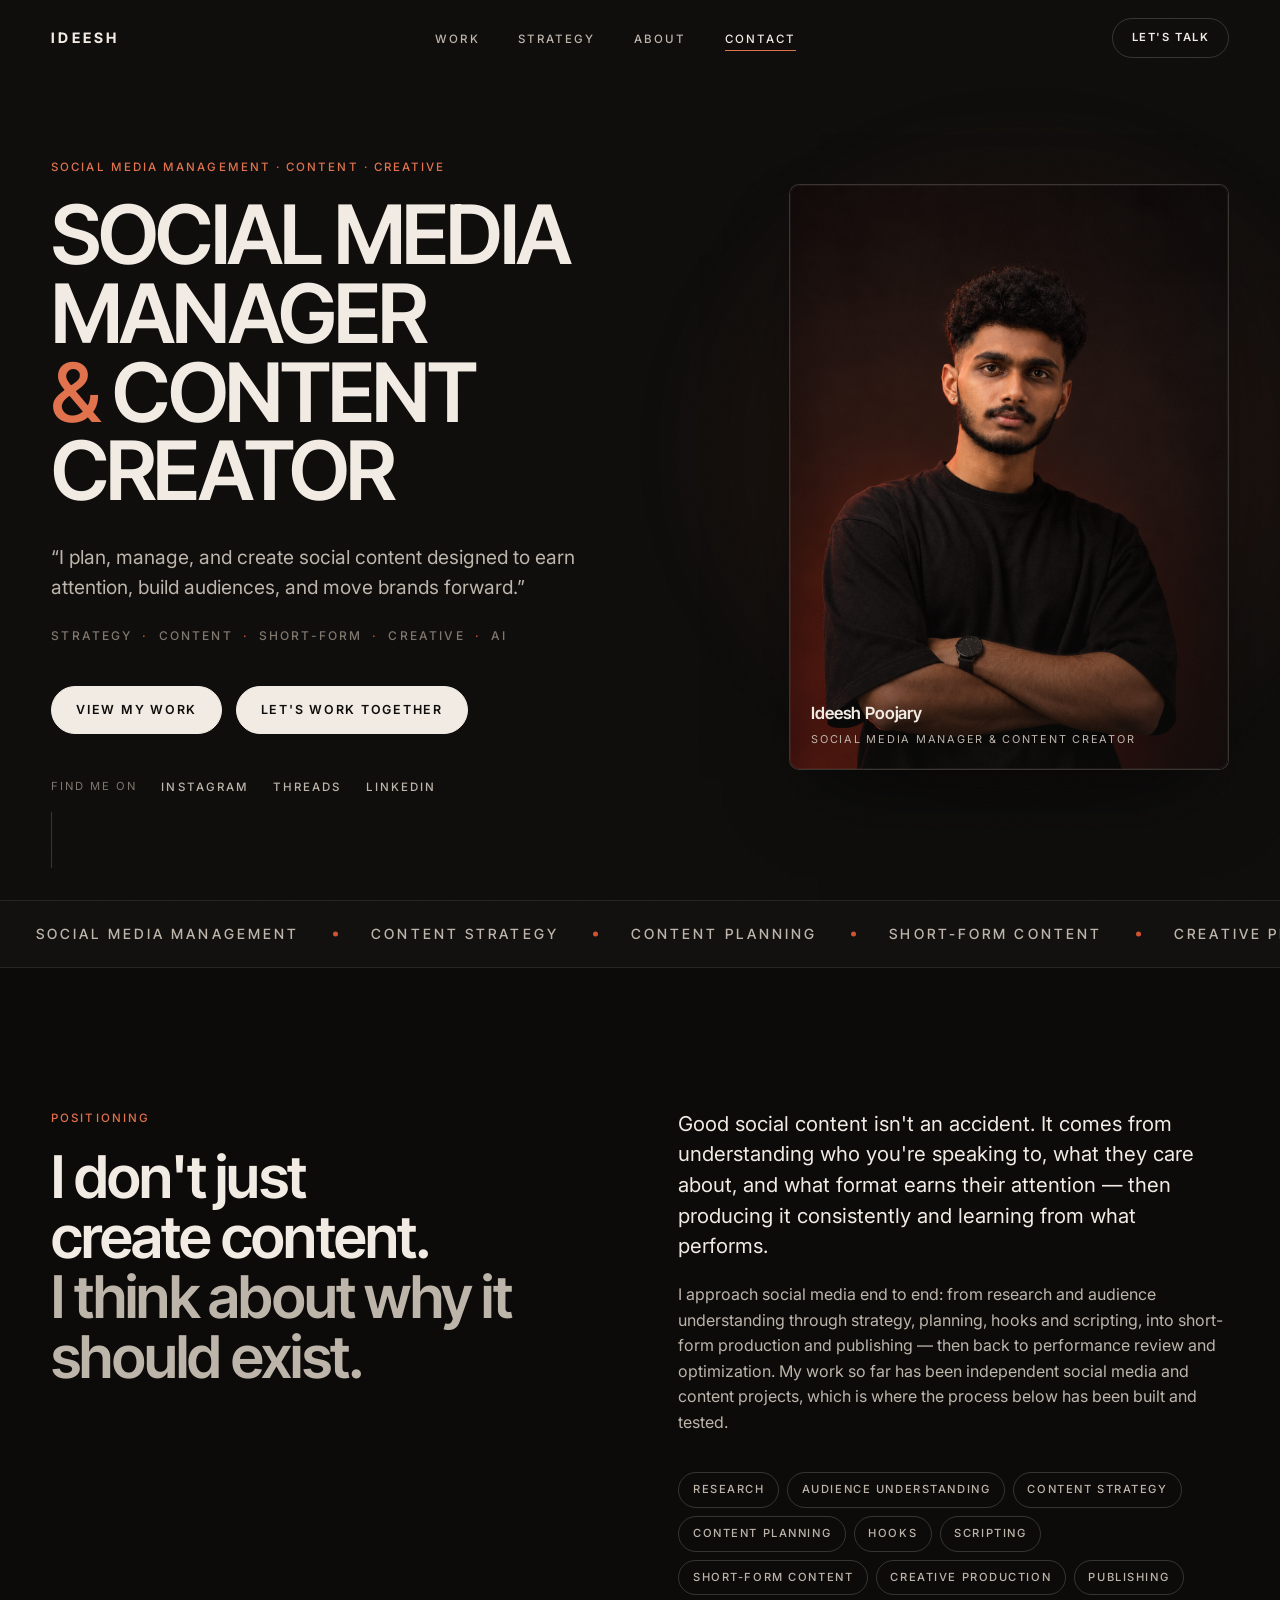
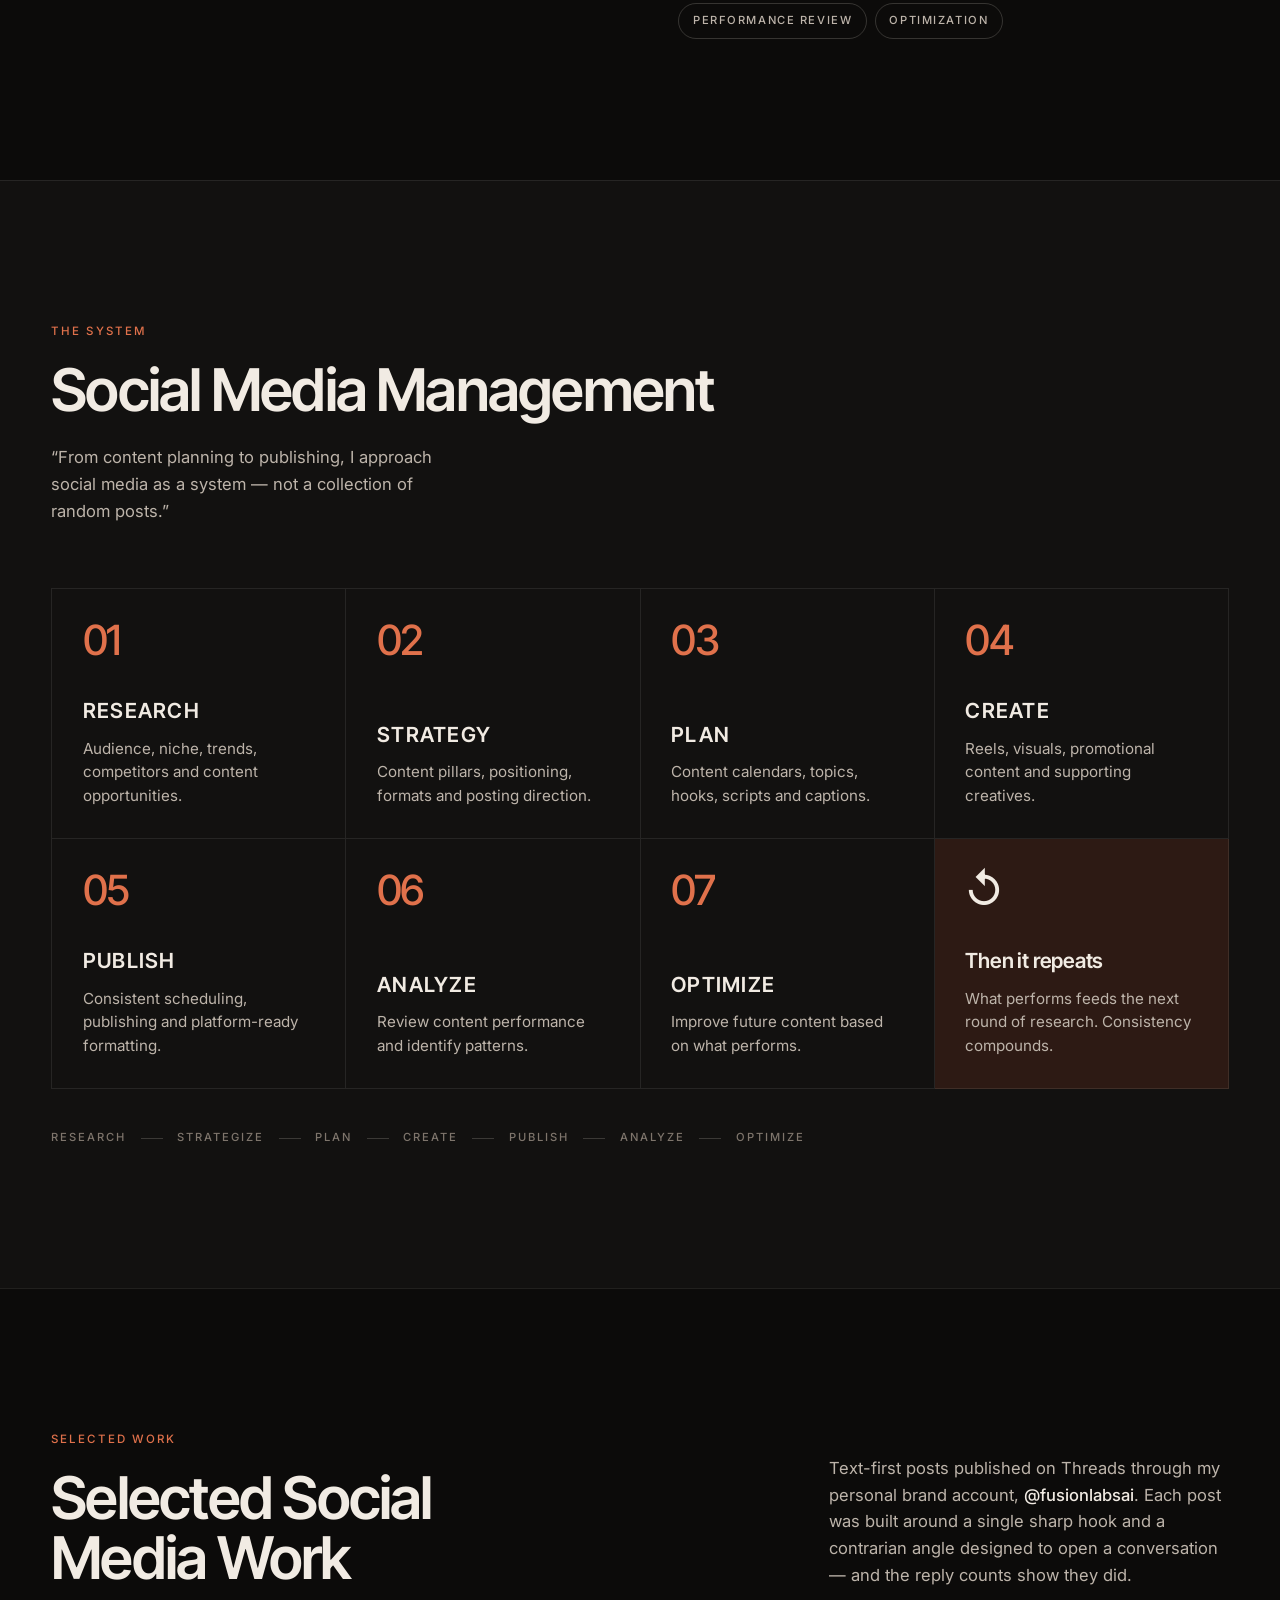
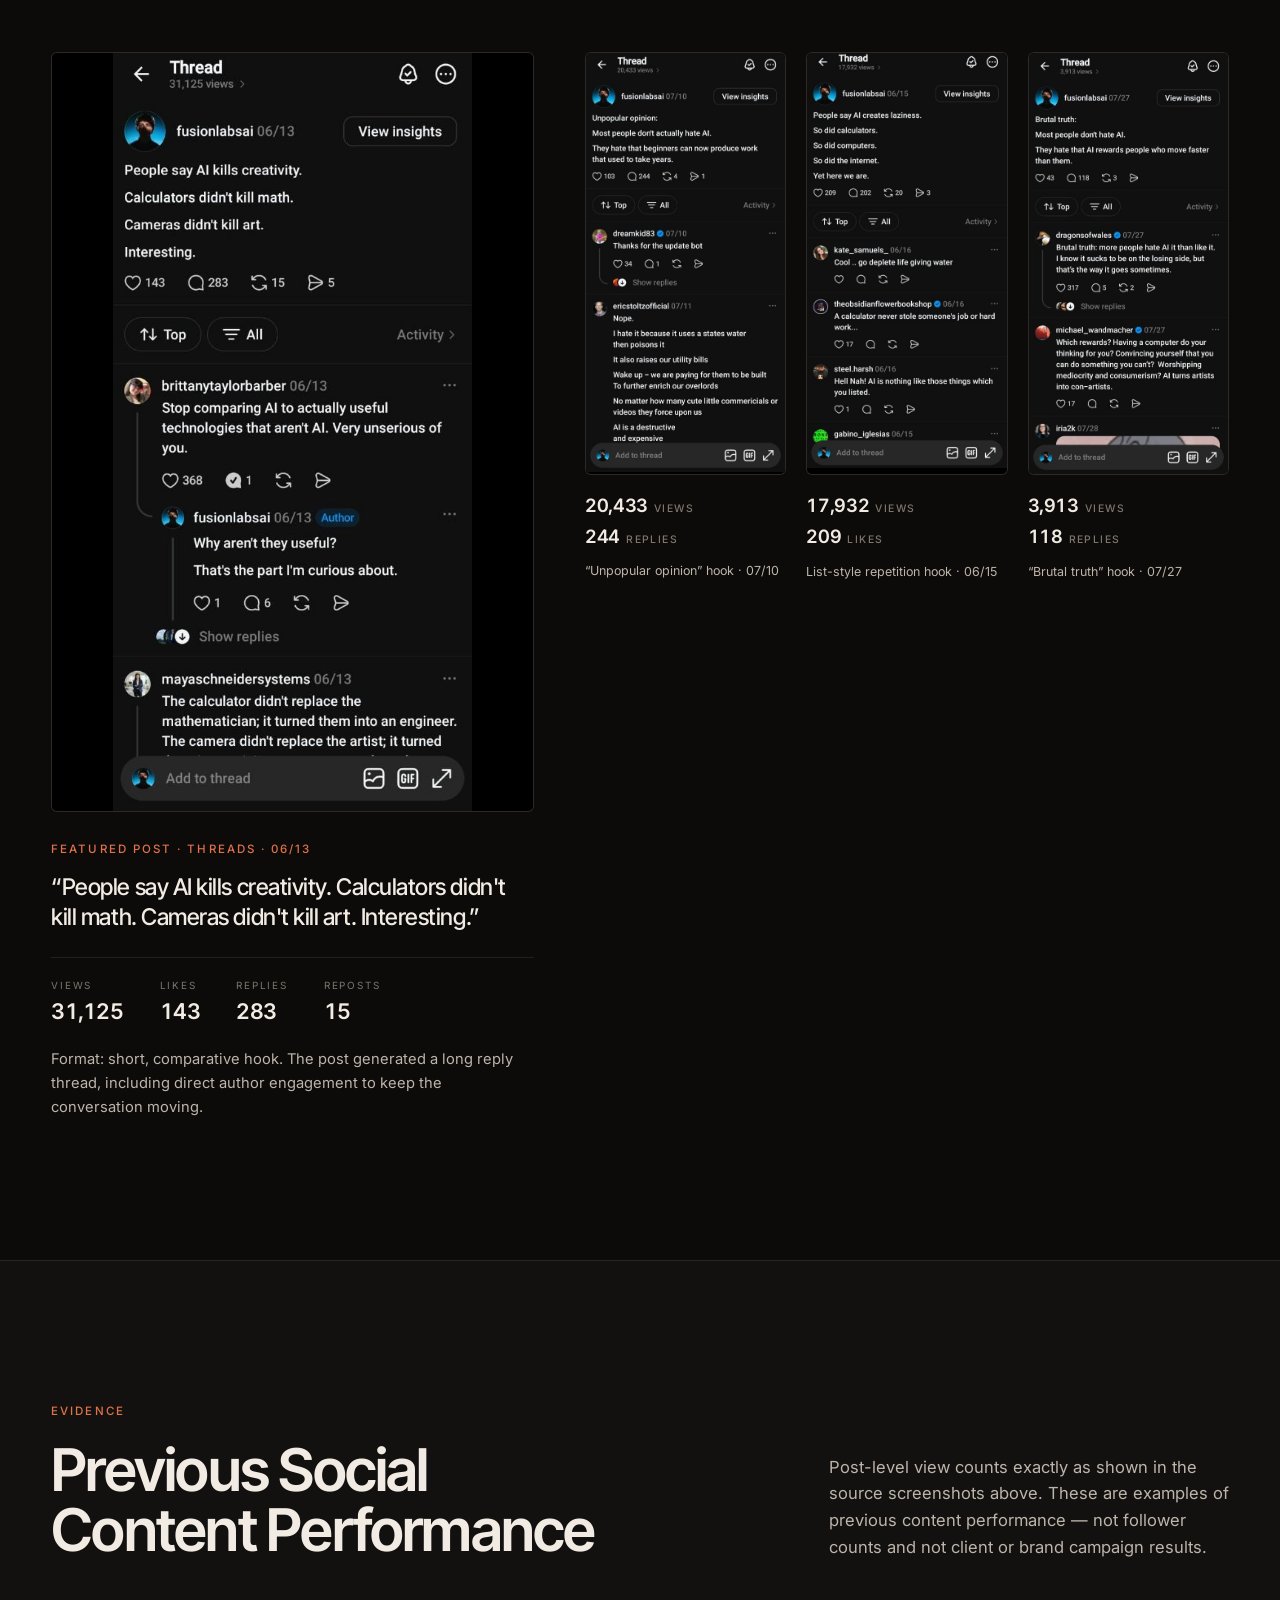
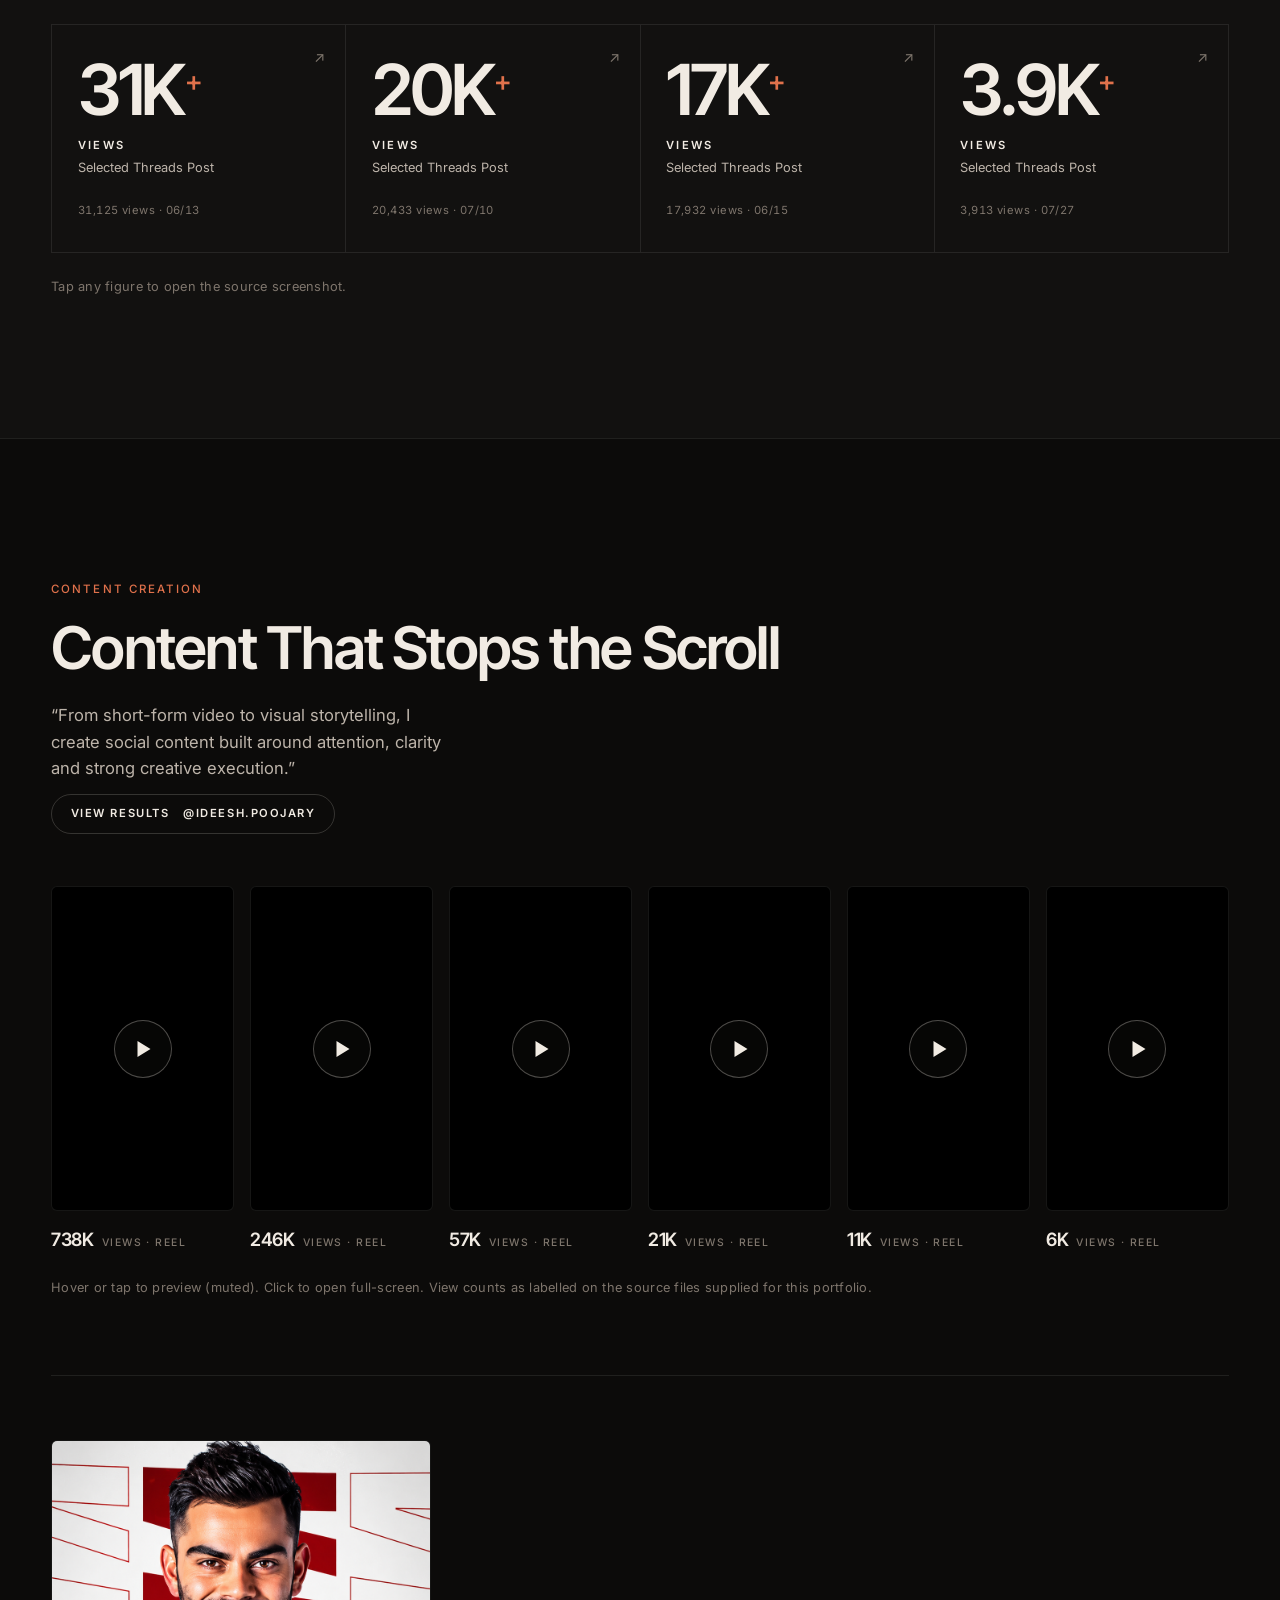
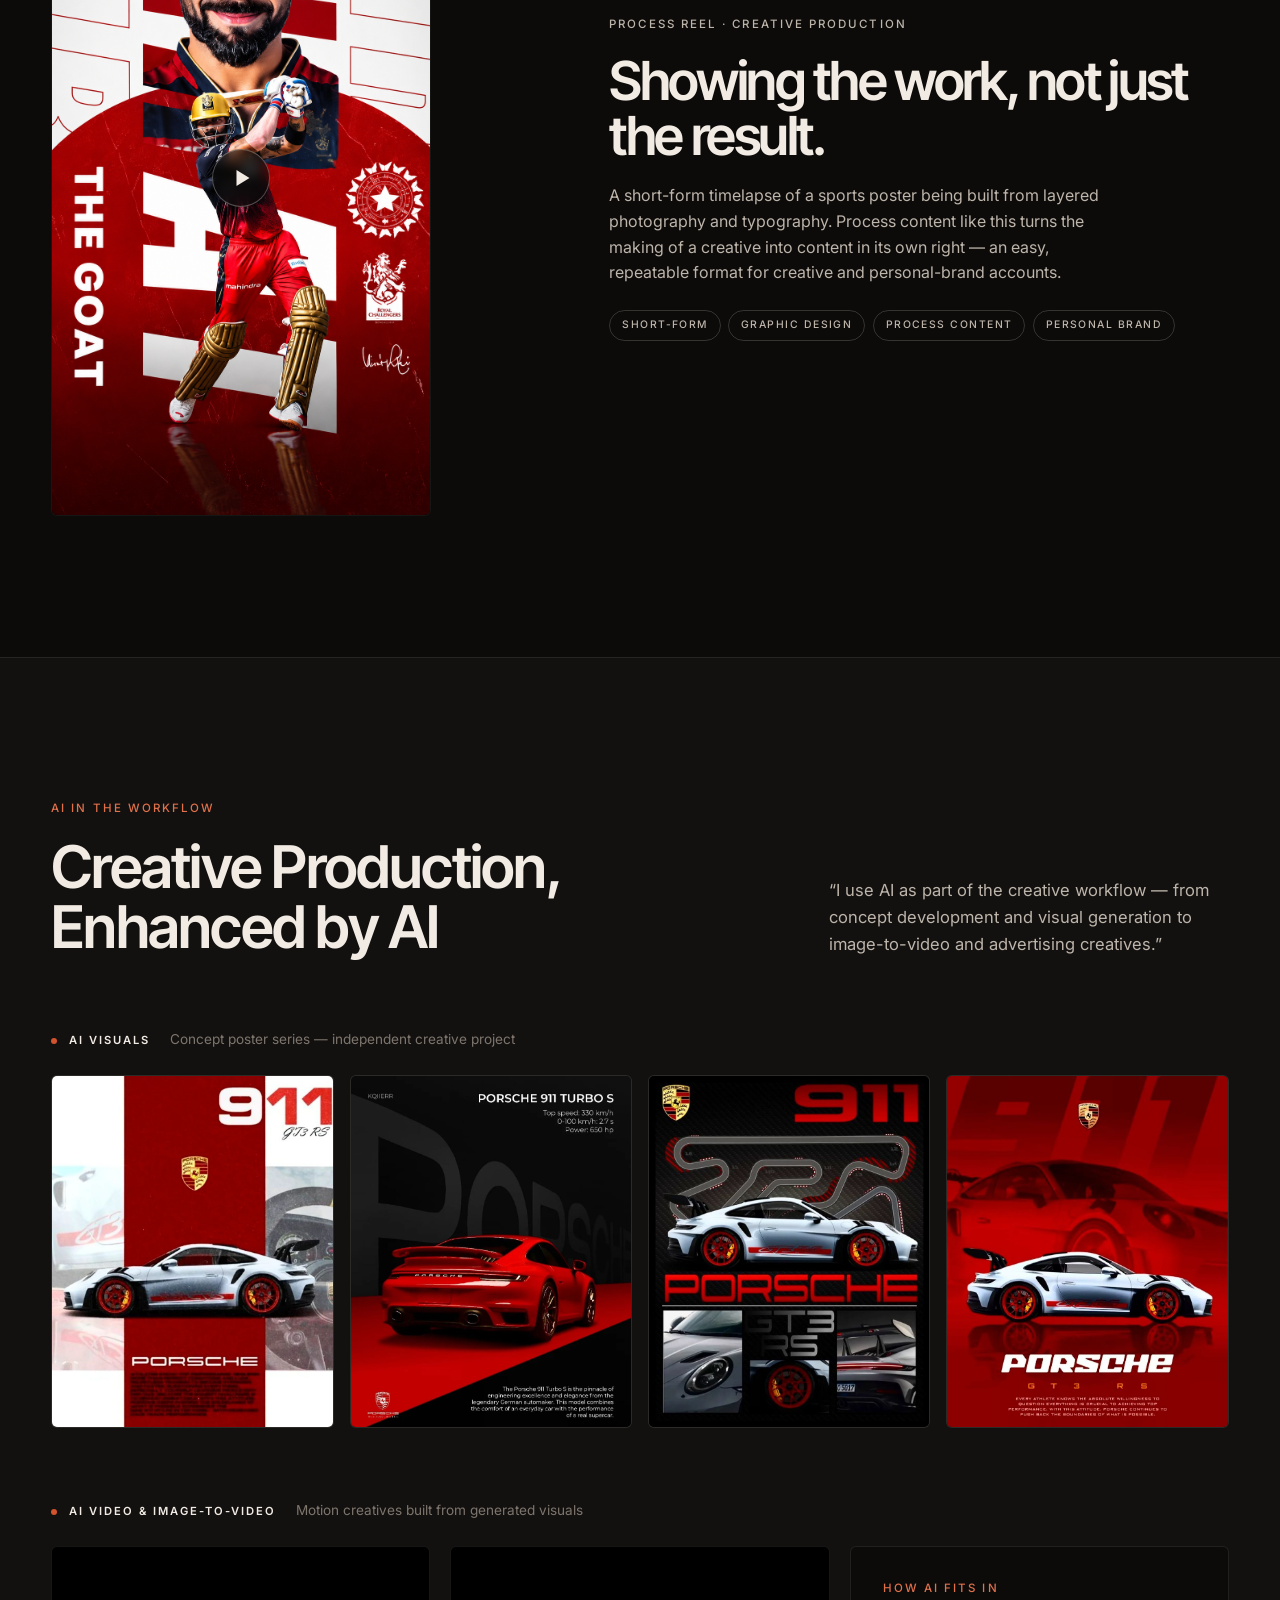
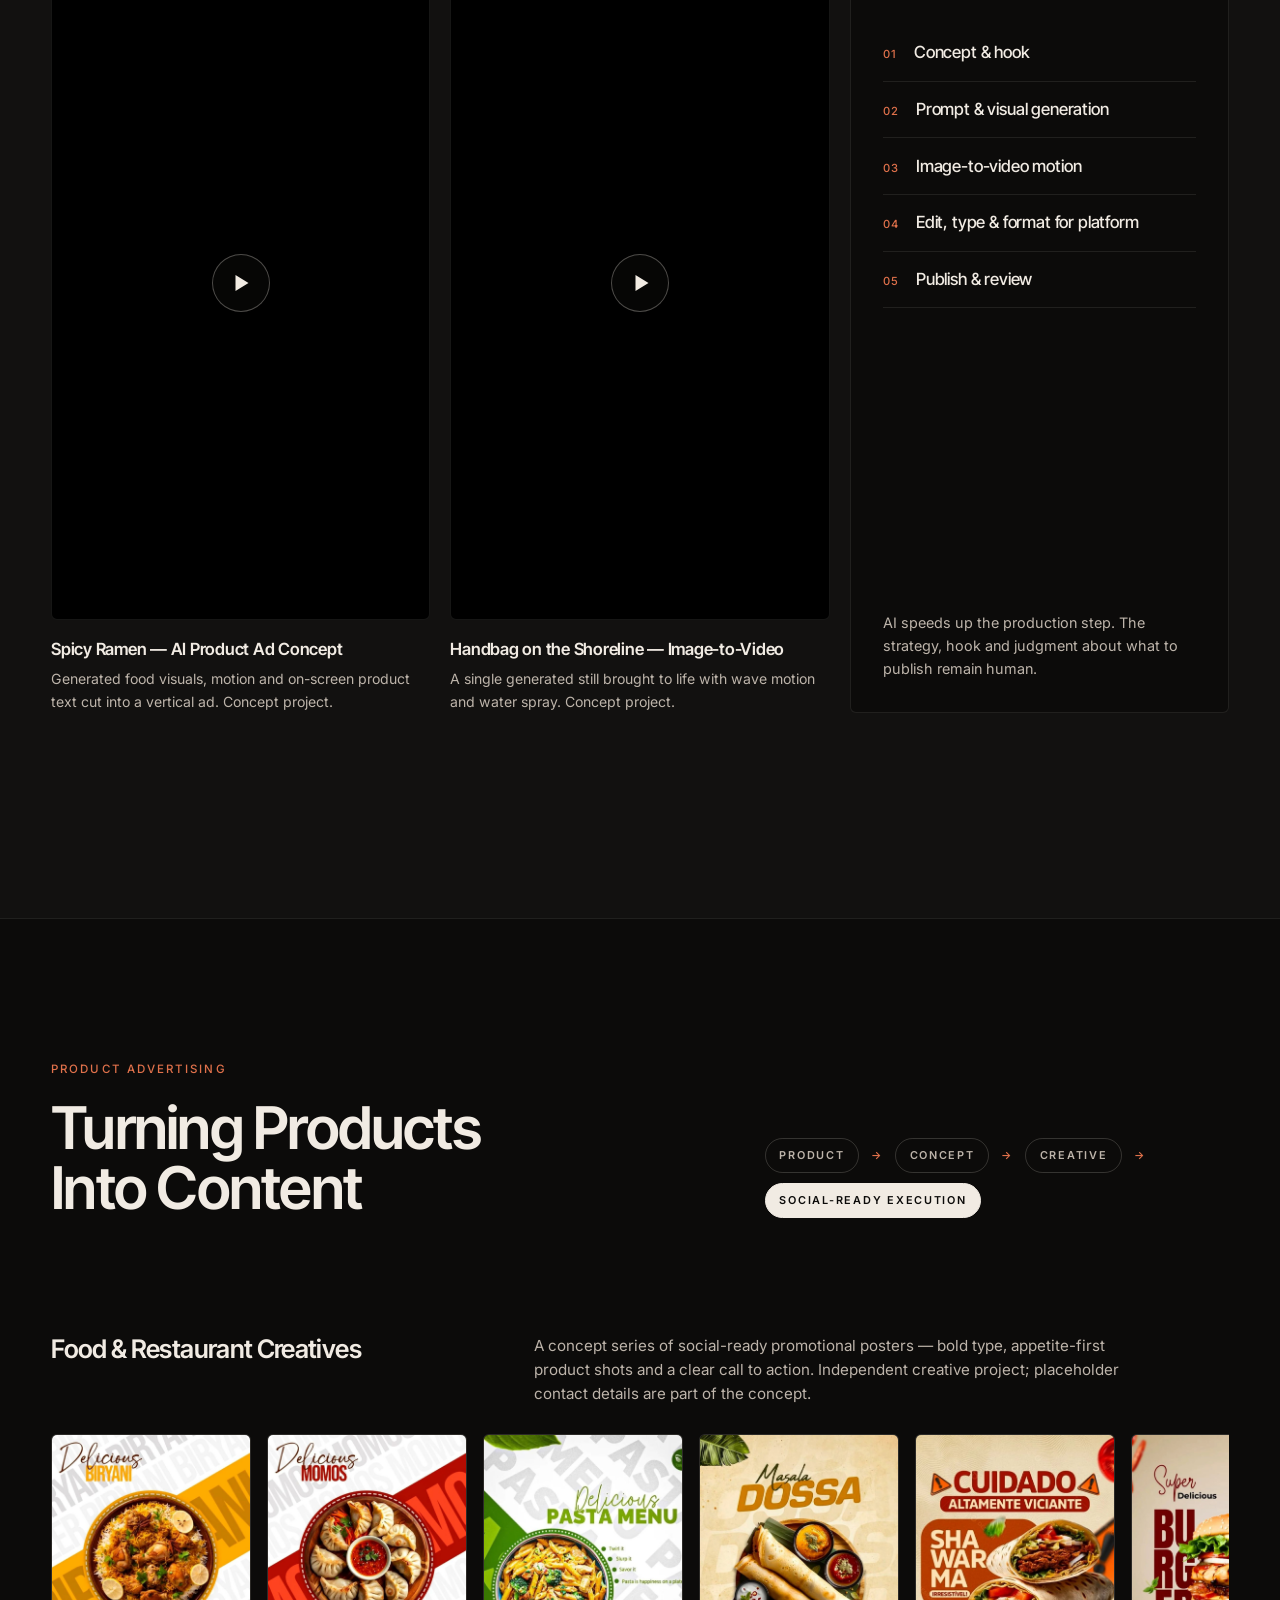
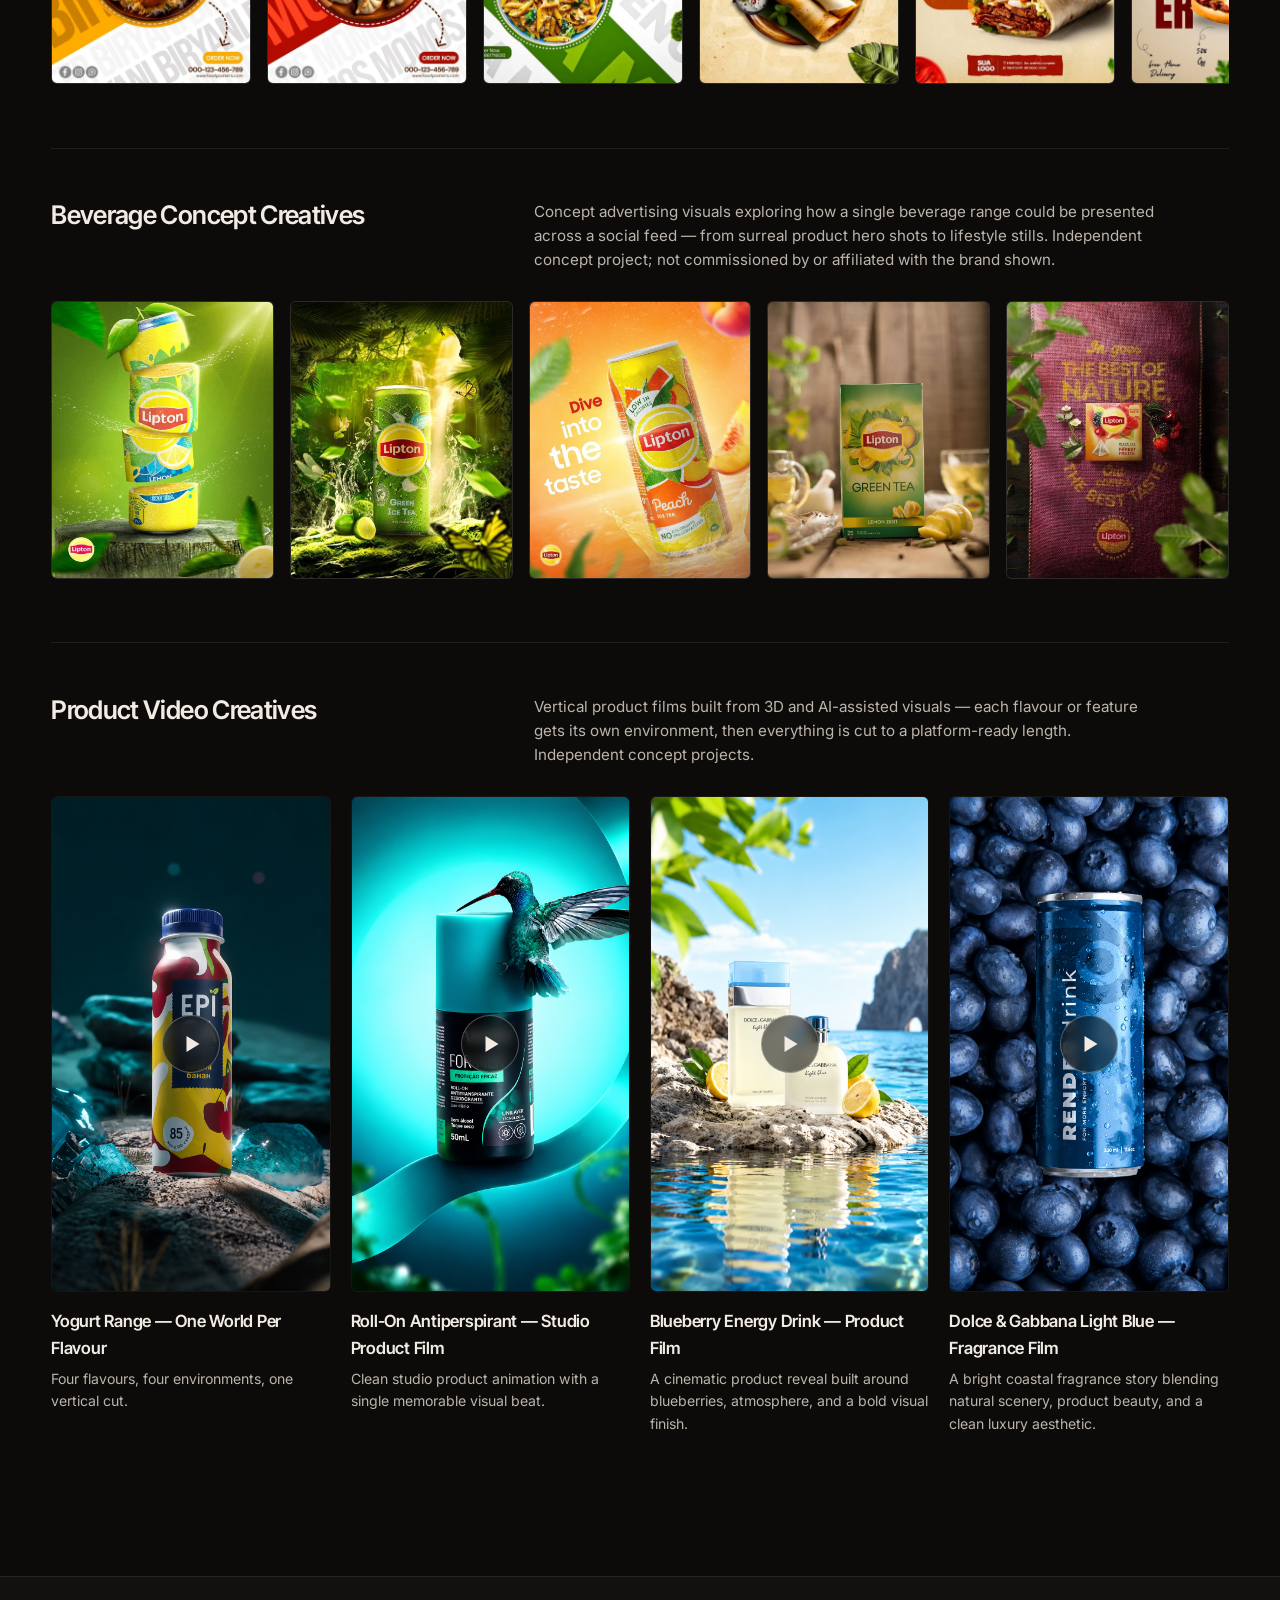
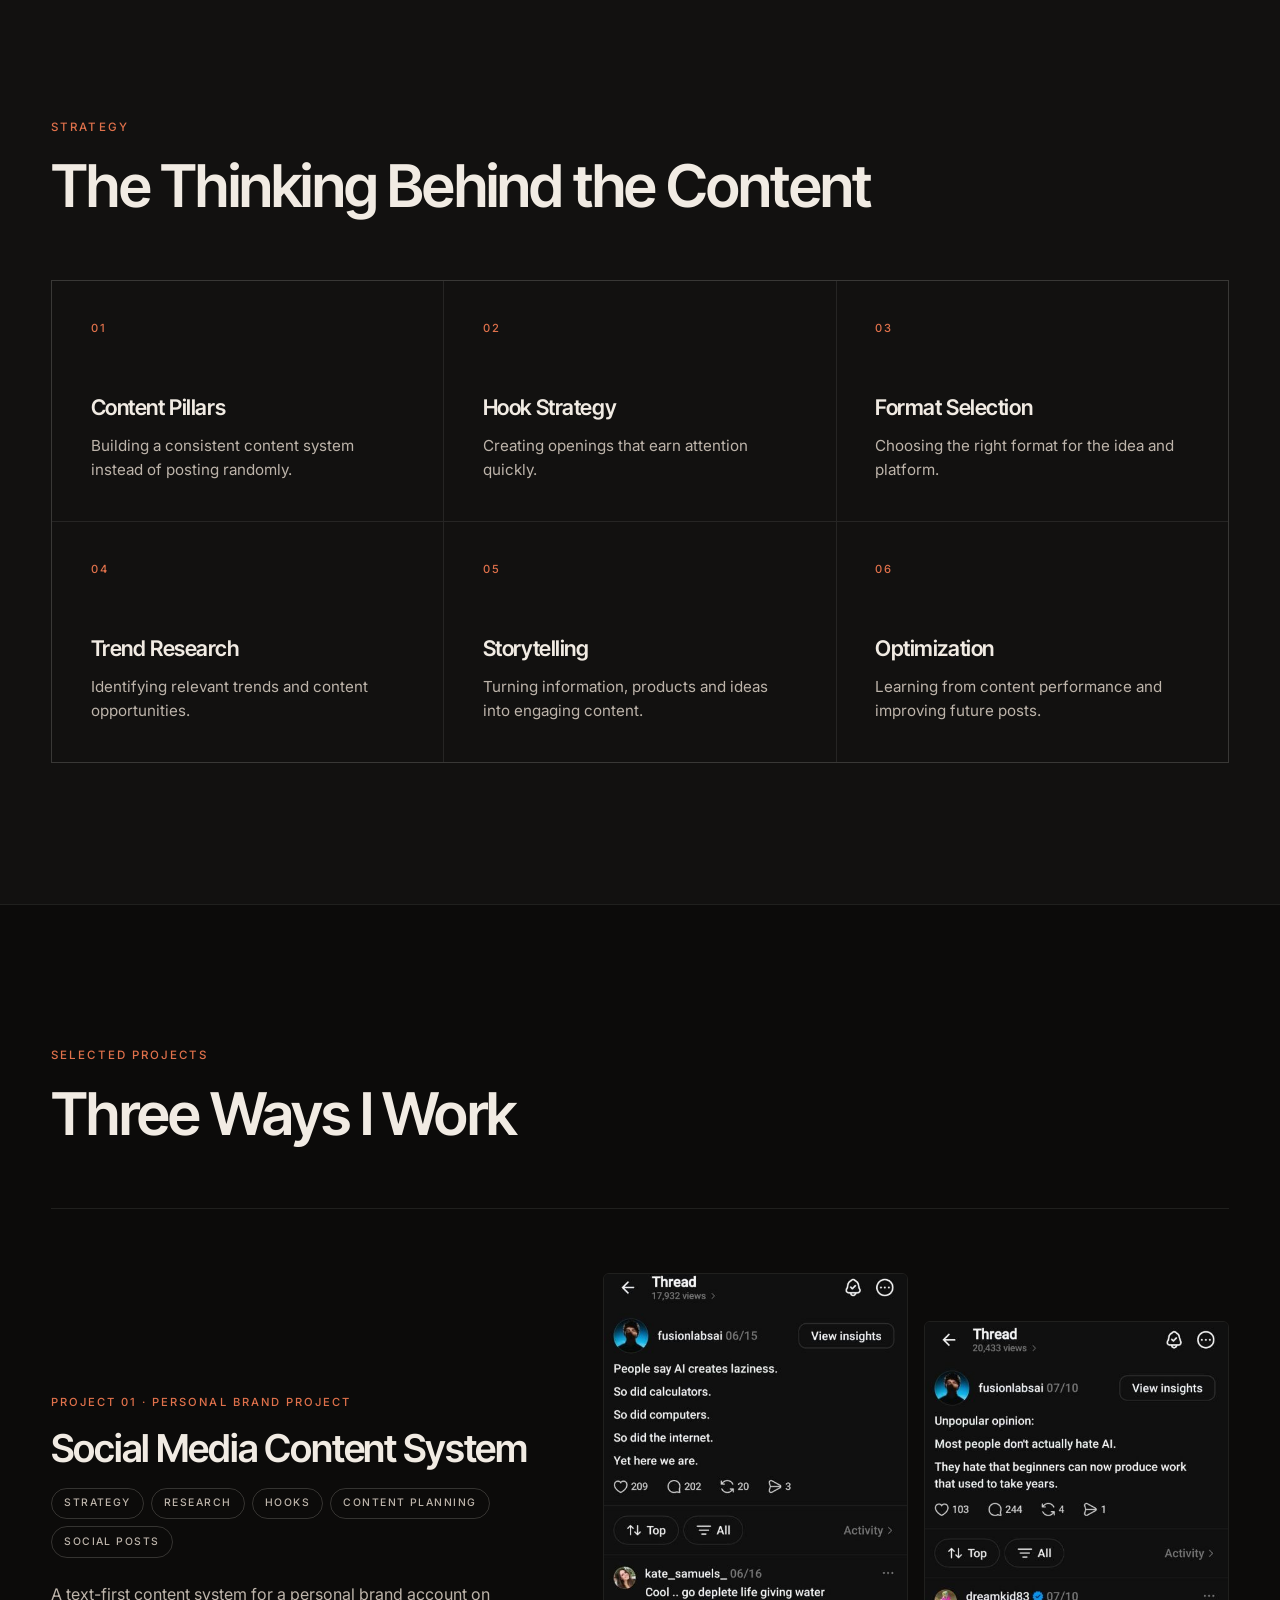
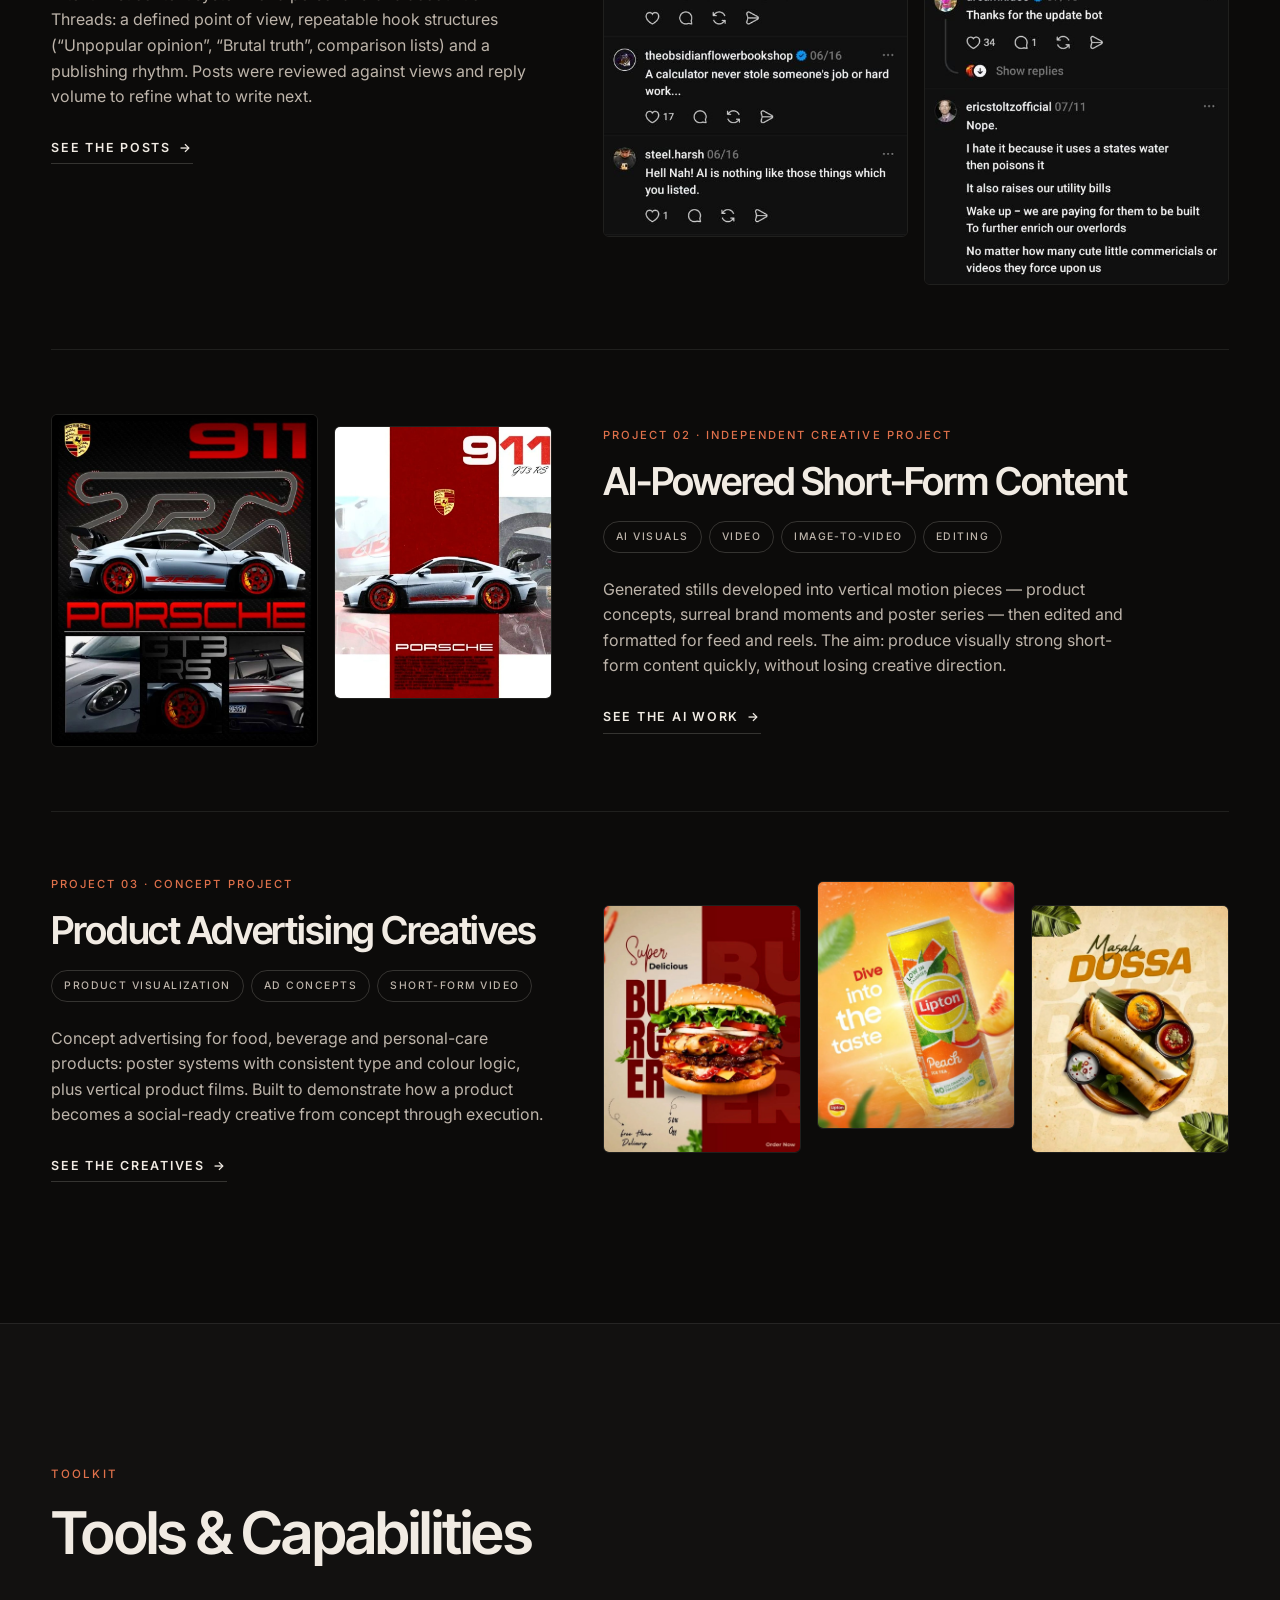
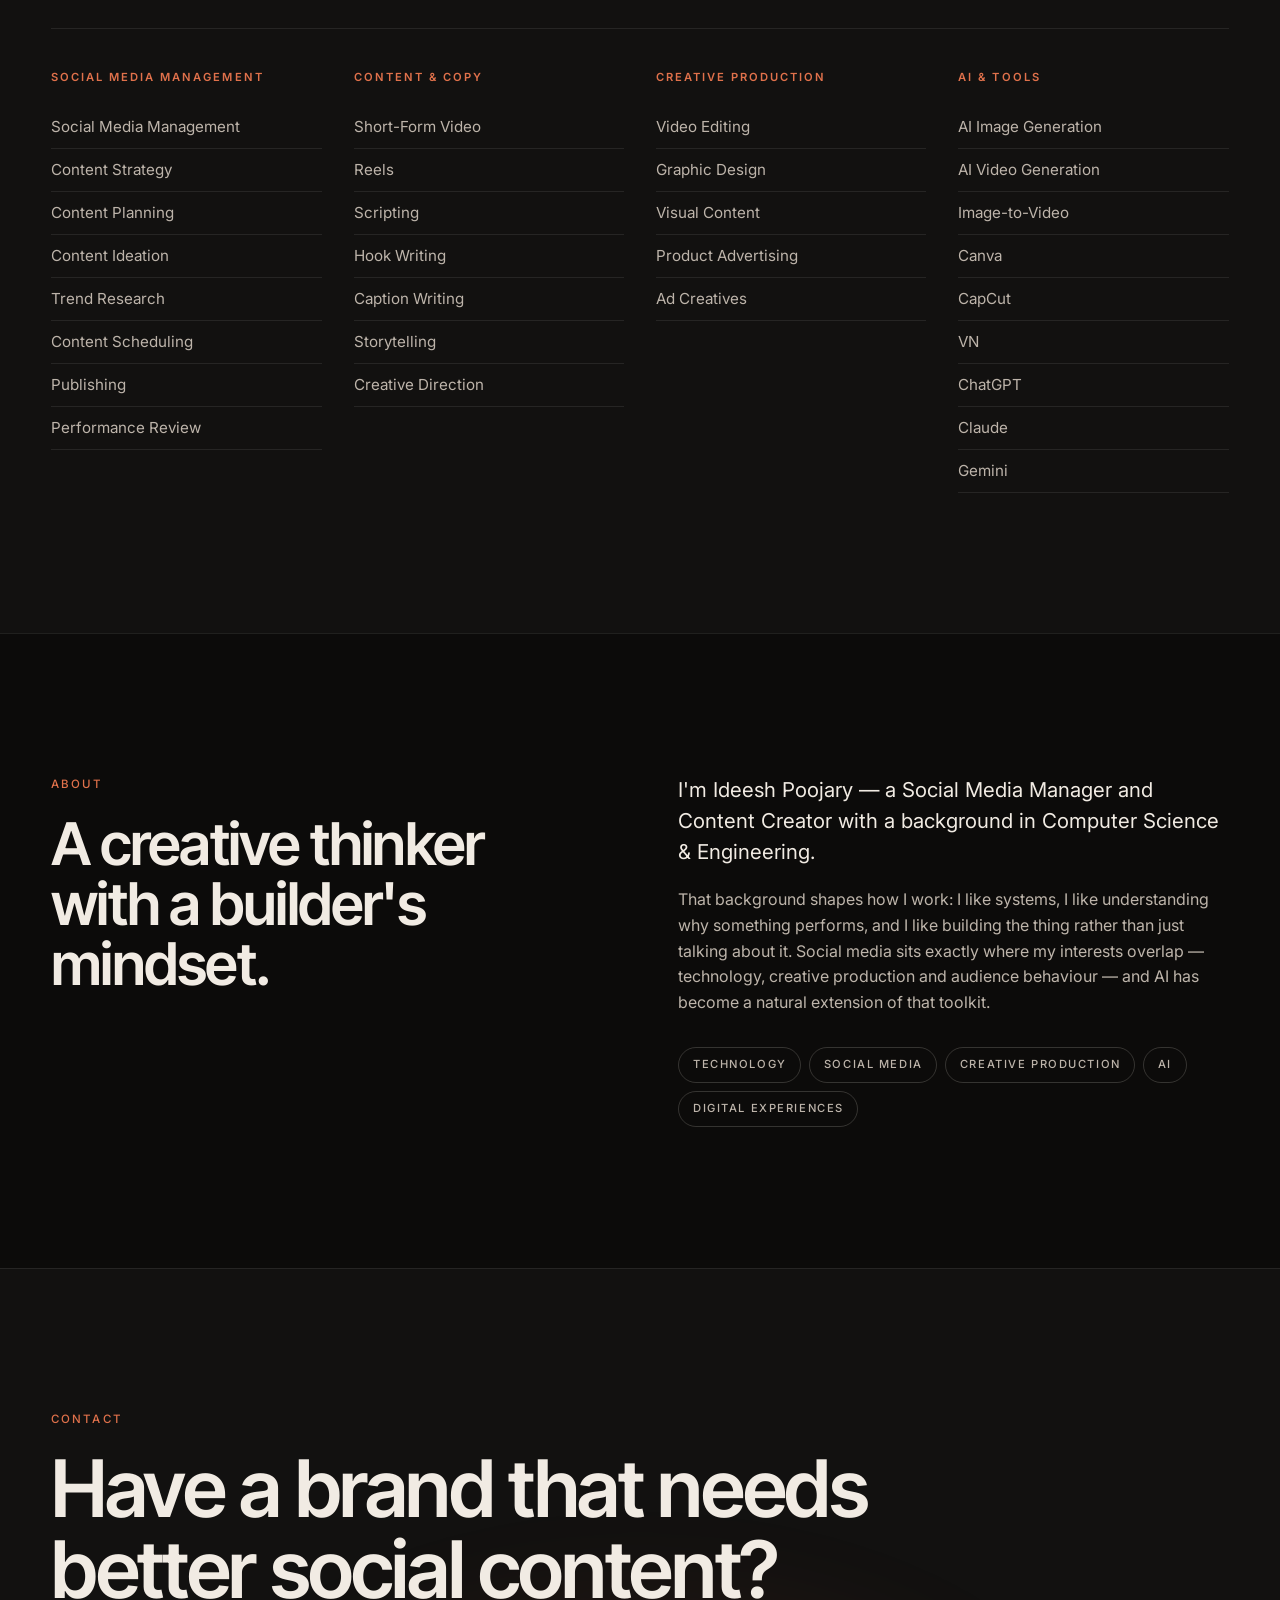
==== index.html @ 11fea93b "Initial portfolio" ====
<!DOCTYPE html>
<html lang="en">
<head>
  <meta charset="UTF-8">
  <meta name="viewport" content="width=device-width, initial-scale=1.0">
  <title>Ideesh Poojary — Social Media Manager &amp; Content Creator</title>
  <meta name="description" content="Portfolio of Ideesh Poojary, a Social Media Manager and Content Creator focused on social media strategy, content planning, short-form content and AI-assisted creative production.">
  <meta name="theme-color" content="#0c0b0a">
  <meta property="og:title" content="Ideesh Poojary — Social Media Manager & Content Creator">
  <meta property="og:description" content="Social media strategy, content planning, short-form content and AI-assisted creative production.">
  <meta property="og:type" content="website">
  <meta property="og:image" content="images/ideesh-portrait.png">
  <link rel="preconnect" href="https://fonts.googleapis.com">
  <link rel="preconnect" href="https://fonts.gstatic.com" crossorigin>
  <link href="https://fonts.googleapis.com/css2?family=Inter:wght@400;500;600&family=Inter+Tight:wght@500;600;700&display=swap" rel="stylesheet">
  <link rel="stylesheet" href="css/style.css">
</head>
<body>

  <!-- ============ NAVIGATION ============ -->
  <header class="site-header" id="site-header">
    <nav class="nav" aria-label="Primary">
      <a href="#hero" class="nav-brand" aria-label="Ideesh — back to top">IDEESH</a>
      <ul class="nav-links" id="nav-links">
        <li><a href="#work">Work</a></li>
        <li><a href="#smm">Strategy</a></li>
        <li><a href="#about-ideesh">About</a></li>
        <li><a href="#contact">Contact</a></li>
      </ul>
      <div class="nav-actions">
        <a href="https://mail.google.com/mail/?view=cm&fs=1&to=ideeshoopjary941@gmail.com&su=Let%27s%20work%20together" class="btn btn-outline btn-sm nav-cta" target="_blank" rel="noopener">Let's Talk</a>
        <button class="nav-toggle" id="nav-toggle" aria-label="Open menu" aria-expanded="false" aria-controls="mobile-menu">
          <span></span><span></span>
        </button>
      </div>
    </nav>
  </header>

  <!-- Mobile menu -->
  <div class="mobile-menu" id="mobile-menu" aria-hidden="true">
    <ul class="mobile-menu-links">
      <li><a href="#work"><span class="mono">01</span>Work</a></li>
      <li><a href="#smm"><span class="mono">02</span>Strategy</a></li>
      <li><a href="#about-ideesh"><span class="mono">03</span>About</a></li>
      <li><a href="#contact"><span class="mono">04</span>Contact</a></li>
    </ul>
    <div class="mobile-menu-footer">
      <a href="https://mail.google.com/mail/?view=cm&fs=1&to=ideeshoopjary941@gmail.com&su=Let%27s%20work%20together" class="btn btn-outline" target="_blank" rel="noopener">Let's Work Together $</a>
      <div class="social-row">
        <a href="#" data-social="instagram" target="_blank" rel="noopener">Instagram</a>
        <a href="#" data-social="threads" target="_blank" rel="noopener">Threads</a>
        <a href="#" data-social="linkedin" target="_blank" rel="noopener">LinkedIn</a>
      </div>
    </div>
  </div>

  <main id="main">

    <!-- ============ HERO ============ -->
    <section class="hero" id="hero">
      <div class="hero-glow" aria-hidden="true"></div>
      <div class="container hero-grid">
        <div class="hero-copy">
          <p class="eyebrow" data-reveal>Social Media Management · Content · Creative</p>
          <h1 class="hero-title" data-reveal>
            <span class="line">Social Media</span>
            <span class="line">Manager</span>
            <span class="line"><em>&amp;</em> Content Creator</span>
          </h1>
          <p class="hero-statement" data-reveal>“I plan, manage, and create social content designed to earn attention, build audiences, and move brands forward.”</p>
          <p class="hero-capabilities" data-reveal>Strategy <i>·</i> Content <i>·</i> Short-Form <i>·</i> Creative <i>·</i> AI</p>
          <div class="hero-actions" data-reveal>
            <a href="#work" class="btn btn-primary">View My Work</a>
            <a href="https://mail.google.com/mail/?view=cm&fs=1&to=ideeshoopjary941@gmail.com&su=Let%27s%20work%20together" class="btn btn-primary" target="_blank" rel="noopener">Let's Work Together</a>
          </div>
          <div class="hero-social" data-reveal>
            <span class="label">Find me on</span>
            <a href="#" data-social="instagram" target="_blank" rel="noopener">Instagram</a>
            <a href="#" data-social="threads" target="_blank" rel="noopener">Threads</a>
            <a href="#" data-social="linkedin" target="_blank" rel="noopener">LinkedIn</a>
          </div>
        </div>

        <figure class="hero-portrait" data-reveal>
          <div class="portrait-frame">
            <img src="images/ideesh-portrait.png" alt="Ideesh Poojary — professional portrait, arms crossed, wearing a black t-shirt against a dark warm-lit background" width="683" height="1024" fetchpriority="high">
          </div>
          <figcaption class="portrait-caption">
            <span class="portrait-name">Ideesh Poojary</span>
            <span class="portrait-role">Social Media Manager &amp; Content Creator</span>
          </figcaption>
        </figure>
      </div>
      <a href="#capabilities" class="scroll-hint" aria-label="Scroll to content"><span></span></a>
    </section>

    <!-- ============ CAPABILITY STRIP ============ -->
    <section class="capability-strip" id="capabilities" aria-label="Capabilities">
      <div class="marquee" data-marquee>
        <ul class="marquee-track">
          <li>Social Media Management</li>
          <li>Content Strategy</li>
          <li>Content Planning</li>
          <li>Short-Form Content</li>
          <li>Creative Production</li>
          <li>AI-Assisted Workflows</li>
        </ul>
        <ul class="marquee-track" aria-hidden="true">
          <li>Social Media Management</li>
          <li>Content Strategy</li>
          <li>Content Planning</li>
          <li>Short-Form Content</li>
          <li>Creative Production</li>
          <li>AI-Assisted Workflows</li>
        </ul>
      </div>
    </section>

    <!-- ============ ABOUT / POSITIONING ============ -->
    <section class="section positioning" id="about">
      <div class="container positioning-grid">
        <div class="positioning-head">
          <p class="eyebrow" data-reveal>Positioning</p>
          <h2 class="display" data-reveal>I don't just create content.<br><span class="accent-text">I think about why it should exist.</span></h2>
        </div>
        <div class="positioning-body">
          <p class="lead" data-reveal>Good social content isn't an accident. It comes from understanding who you're speaking to, what they care about, and what format earns their attention — then producing it consistently and learning from what performs.</p>
          <p data-reveal>I approach social media end to end: from research and audience understanding through strategy, planning, hooks and scripting, into short-form production and publishing — then back to performance review and optimization. My work so far has been independent social media and content projects, which is where the process below has been built and tested.</p>
          <ul class="method-list" data-reveal>
            <li>Research</li><li>Audience Understanding</li><li>Content Strategy</li><li>Content Planning</li>
            <li>Hooks</li><li>Scripting</li><li>Short-Form Content</li><li>Creative Production</li>
            <li>Publishing</li><li>Performance Review</li><li>Optimization</li>
          </ul>
        </div>
      </div>
    </section>

    <!-- ============ SOCIAL MEDIA MANAGEMENT PROCESS ============ -->
    <section class="section smm" id="smm">
      <div class="container">
        <header class="section-head">
          <p class="eyebrow" data-reveal>The System</p>
          <h2 class="display" data-reveal>Social Media Management</h2>
          <p class="section-sub" data-reveal>“From content planning to publishing, I approach social media as a system — not a collection of random posts.”</p>
        </header>

        <ol class="process-grid" aria-label="Social media management process">
          <li class="process-card" data-reveal>
            <span class="process-num">01</span>
            <h3>Research</h3>
            <p>Audience, niche, trends, competitors and content opportunities.</p>
          </li>
          <li class="process-card" data-reveal>
            <span class="process-num">02</span>
            <h3>Strategy</h3>
            <p>Content pillars, positioning, formats and posting direction.</p>
          </li>
          <li class="process-card" data-reveal>
            <span class="process-num">03</span>
            <h3>Plan</h3>
            <p>Content calendars, topics, hooks, scripts and captions.</p>
          </li>
          <li class="process-card" data-reveal>
            <span class="process-num">04</span>
            <h3>Create</h3>
            <p>Reels, visuals, promotional content and supporting creatives.</p>
          </li>
          <li class="process-card" data-reveal>
            <span class="process-num">05</span>
            <h3>Publish</h3>
            <p>Consistent scheduling, publishing and platform-ready formatting.</p>
          </li>
          <li class="process-card" data-reveal>
            <span class="process-num">06</span>
            <h3>Analyze</h3>
            <p>Review content performance and identify patterns.</p>
          </li>
          <li class="process-card" data-reveal>
            <span class="process-num">07</span>
            <h3>Optimize</h3>
            <p>Improve future content based on what performs.</p>
          </li>
          <li class="process-card process-card--loop" data-reveal aria-label="The cycle repeats">
            <span class="process-num">↺</span>
            <h3>Then it repeats</h3>
            <p>What performs feeds the next round of research. Consistency compounds.</p>
          </li>
        </ol>

        <div class="process-flow" aria-hidden="true">
          <span>Research</span><i></i><span>Strategize</span><i></i><span>Plan</span><i></i><span>Create</span><i></i><span>Publish</span><i></i><span>Analyze</span><i></i><span>Optimize</span>
        </div>
      </div>
    </section>

    <!-- ============ SELECTED SOCIAL MEDIA WORK ============ -->
    <section class="section work" id="work">
      <div class="container">
        <header class="section-head section-head--split">
          <div>
            <p class="eyebrow" data-reveal>Selected Work</p>
            <h2 class="display" data-reveal>Selected Social Media Work</h2>
          </div>
          <p class="section-sub" data-reveal>Text-first posts published on Threads through my personal brand account, <strong>@fusionlabsai</strong>. Each post was built around a single sharp hook and a contrarian angle designed to open a conversation — and the reply counts show they did.</p>
        </header>

        <div class="work-layout">
          <!-- Featured -->
          <article class="work-featured" data-reveal>
            <button class="media-card media-card--shot" data-lightbox="threads" data-type="image" data-src="images/threads-31125-views.jpg" data-caption="Threads post — 31,125 views · 143 likes · 283 replies · 15 reposts · 5 shares (source screenshot)">
              <img src="images/threads-31125-views.jpg" alt="Threads screenshot showing 31,125 views on a post reading: People say AI kills creativity. Calculators didn't kill math. Cameras didn't kill art. Interesting." loading="lazy" width="487" height="1024">
              <span class="media-zoom" aria-hidden="true">Expand</span>
            </button>
            <div class="work-featured-meta">
              <p class="eyebrow">Featured Post · Threads · 06/13</p>
              <blockquote class="work-quote">“People say AI kills creativity. Calculators didn't kill math. Cameras didn't kill art. Interesting.”</blockquote>
              <dl class="metric-row">
                <div><dt>Views</dt><dd>31,125</dd></div>
                <div><dt>Likes</dt><dd>143</dd></div>
                <div><dt>Replies</dt><dd>283</dd></div>
                <div><dt>Reposts</dt><dd>15</dd></div>
              </dl>
              <p class="work-note">Format: short, comparative hook. The post generated a long reply thread, including direct author engagement to keep the conversation moving.</p>
            </div>
          </article>

          <!-- Supporting posts -->
          <div class="work-supporting">
            <article class="work-post" data-reveal>
              <button class="media-card media-card--shot" data-lightbox="threads" data-type="image" data-src="images/threads-20433-views.jpg" data-caption="Threads post — 20,433 views · 103 likes · 244 replies · 4 reposts (source screenshot)">
                <img src="images/threads-20433-views.jpg" alt="Threads screenshot showing 20,433 views on a post reading: Unpopular opinion: Most people don't actually hate AI. They hate that beginners can now produce work that used to take years." loading="lazy" width="487" height="1024">
                <span class="media-zoom" aria-hidden="true">Expand</span>
              </button>
              <div class="work-post-meta">
                <span class="work-post-stat">20,433 <small>views</small></span>
                <span class="work-post-stat">244 <small>replies</small></span>
                <p>“Unpopular opinion” hook · 07/10</p>
              </div>
            </article>

            <article class="work-post" data-reveal>
              <button class="media-card media-card--shot" data-lightbox="threads" data-type="image" data-src="images/threads-17932-views.jpg" data-caption="Threads post — 17,932 views · 209 likes · 202 replies · 20 reposts · 3 shares (source screenshot)">
                <img src="images/threads-17932-views.jpg" alt="Threads screenshot showing 17,932 views on a post reading: People say AI creates laziness. So did calculators. So did computers. So did the internet. Yet here we are." loading="lazy" width="487" height="1024">
                <span class="media-zoom" aria-hidden="true">Expand</span>
              </button>
              <div class="work-post-meta">
                <span class="work-post-stat">17,932 <small>views</small></span>
                <span class="work-post-stat">209 <small>likes</small></span>
                <p>List-style repetition hook · 06/15</p>
              </div>
            </article>

            <article class="work-post" data-reveal>
              <button class="media-card media-card--shot" data-lightbox="threads" data-type="image" data-src="images/threads-3913-views.jpg" data-caption="Threads post — 3,913 views · 43 likes · 118 replies · 3 reposts (source screenshot)">
                <img src="images/threads-3913-views.jpg" alt="Threads screenshot showing 3,913 views on a post reading: Brutal truth: Most people don't hate AI. They hate that AI rewards people who move faster than them." loading="lazy" width="487" height="1024">
                <span class="media-zoom" aria-hidden="true">Expand</span>
              </button>
              <div class="work-post-meta">
                <span class="work-post-stat">3,913 <small>views</small></span>
                <span class="work-post-stat">118 <small>replies</small></span>
                <p>“Brutal truth” hook · 07/27</p>
              </div>
            </article>
          </div>
        </div>
      </div>
    </section>

    <!-- ============ PREVIOUS SOCIAL CONTENT PERFORMANCE ============ -->
    <section class="section performance" id="performance">
      <div class="container">
        <header class="section-head section-head--split">
          <div>
            <p class="eyebrow" data-reveal>Evidence</p>
            <h2 class="display" data-reveal>Previous Social Content Performance</h2>
          </div>
          <p class="section-sub" data-reveal>Post-level view counts exactly as shown in the source screenshots above. These are examples of previous content performance — not follower counts and not client or brand campaign results.</p>
        </header>

        <div class="stat-grid">
          <button class="stat-card" data-reveal data-lightbox="perf" data-type="image" data-src="images/threads-31125-views.jpg" data-caption="Source screenshot — 31,125 views">
            <span class="stat-value">31K<sup>+</sup></span>
            <span class="stat-label">Views</span>
            <span class="stat-sub">Selected Threads Post</span>
            <span class="stat-exact">31,125 views · 06/13</span>
          </button>
          <button class="stat-card" data-reveal data-lightbox="perf" data-type="image" data-src="images/threads-20433-views.jpg" data-caption="Source screenshot — 20,433 views">
            <span class="stat-value">20K<sup>+</sup></span>
            <span class="stat-label">Views</span>
            <span class="stat-sub">Selected Threads Post</span>
            <span class="stat-exact">20,433 views · 07/10</span>
          </button>
          <button class="stat-card" data-reveal data-lightbox="perf" data-type="image" data-src="images/threads-17932-views.jpg" data-caption="Source screenshot — 17,932 views">
            <span class="stat-value">17K<sup>+</sup></span>
            <span class="stat-label">Views</span>
            <span class="stat-sub">Selected Threads Post</span>
            <span class="stat-exact">17,932 views · 06/15</span>
          </button>
          <button class="stat-card" data-reveal data-lightbox="perf" data-type="image" data-src="images/threads-3913-views.jpg" data-caption="Source screenshot — 3,913 views">
            <span class="stat-value">3.9K<sup>+</sup></span>
            <span class="stat-label">Views</span>
            <span class="stat-sub">Selected Threads Post</span>
            <span class="stat-exact">3,913 views · 07/27</span>
          </button>
        </div>
        <p class="fineprint" data-reveal>Tap any figure to open the source screenshot.</p>
      </div>
    </section>

    <!-- ============ CONTENT CREATION ============ -->
    <section class="section content" id="content">
      <div class="container">
        <header class="section-head">
          <p class="eyebrow" data-reveal>Content Creation</p>
          <h2 class="display" data-reveal>Content That Stops the Scroll</h2>
          <p class="section-sub" data-reveal>“From short-form video to visual storytelling, I create social content built around attention, clarity and strong creative execution.”</p>
          <a href="https://www.instagram.com/ideesh.poojary/" class="btn btn-outline btn-sm results-link" target="_blank" rel="noopener">
            View Results&nbsp;&nbsp; @ideesh.poojary
          </a>  
        </header>

        <div class="reel-rail" role="list" aria-label="Short-form Instagram reels">
          <article class="reel-card" role="listitem" data-reveal>
            <button class="media-card media-card--video" data-lightbox="reels" data-type="video" data-src="videos/ideesh-instagram-01-738k-views.mp4" data-caption="Instagram Reel · short-form content">
              <video muted playsinline loop preload="metadata" src="videos/ideesh-instagram-01-738k-views.mp4#t=0.1" aria-label="Instagram reel preview 01"></video>
              <span class="play-badge" aria-hidden="true"></span>
            </button>
            <div class="reel-meta"><span class="reel-stat">738K</span><span class="reel-label">views · Reel</span></div>
          </article>
          <article class="reel-card" role="listitem" data-reveal>
            <button class="media-card media-card--video" data-lightbox="reels" data-type="video" data-src="videos/ideesh-instagram-02-246k-views.mp4" data-caption="Instagram Reel · short-form content">
              <video muted playsinline loop preload="metadata" src="videos/ideesh-instagram-02-246k-views.mp4#t=0.1" aria-label="Instagram reel preview 02"></video>
              <span class="play-badge" aria-hidden="true"></span>
            </button>
            <div class="reel-meta"><span class="reel-stat">246K</span><span class="reel-label">views · Reel</span></div>
          </article>
          <article class="reel-card" role="listitem" data-reveal>
            <button class="media-card media-card--video" data-lightbox="reels" data-type="video" data-src="videos/ideesh-instagram-03-57k-views.mp4" data-caption="Instagram Reel · short-form content">
              <video muted playsinline loop preload="metadata" src="videos/ideesh-instagram-03-57k-views.mp4#t=0.1" aria-label="Instagram reel preview 03"></video>
              <span class="play-badge" aria-hidden="true"></span>
            </button>
            <div class="reel-meta"><span class="reel-stat">57K</span><span class="reel-label">views · Reel</span></div>
          </article>
          <article class="reel-card" role="listitem" data-reveal>
            <button class="media-card media-card--video" data-lightbox="reels" data-type="video" data-src="videos/ideesh-instagram-04-21k-views.mp4" data-caption="Instagram Reel · short-form content">
              <video muted playsinline loop preload="metadata" src="videos/ideesh-instagram-04-21k-views.mp4#t=0.1" aria-label="Instagram reel preview 04"></video>
              <span class="play-badge" aria-hidden="true"></span>
            </button>
            <div class="reel-meta"><span class="reel-stat">21K</span><span class="reel-label">views · Reel</span></div>
          </article>
          <article class="reel-card" role="listitem" data-reveal>
            <button class="media-card media-card--video" data-lightbox="reels" data-type="video" data-src="videos/ideesh-instagram-05-11k-views.mp4" data-caption="Instagram Reel · short-form content">
              <video muted playsinline loop preload="metadata" src="videos/ideesh-instagram-05-11k-views.mp4#t=0.1" aria-label="Instagram reel preview 05"></video>
              <span class="play-badge" aria-hidden="true"></span>
            </button>
            <div class="reel-meta"><span class="reel-stat">11K</span><span class="reel-label">views · Reel</span></div>
          </article>
          <article class="reel-card" role="listitem" data-reveal>
            <button class="media-card media-card--video" data-lightbox="reels" data-type="video" data-src="videos/ideesh-instagram-06-6k-views.mp4" data-caption="Instagram Reel · short-form content">
              <video muted playsinline loop preload="metadata" src="videos/ideesh-instagram-06-6k-views.mp4#t=0.1" aria-label="Instagram reel preview 06"></video>
              <span class="play-badge" aria-hidden="true"></span>
            </button>
            <div class="reel-meta"><span class="reel-stat">6K</span><span class="reel-label">views · Reel</span></div>
          </article>
        </div>
        <p class="fineprint" data-reveal>Hover or tap to preview (muted). Click to open full-screen. View counts as labelled on the source files supplied for this portfolio.</p>

        <!-- Process reel -->
        <article class="feature-row process-reel-section" data-reveal>
          <button class="media-card media-card--video media-card--tall" data-lightbox="process" data-type="video" data-src="videos/fusionlabs-video-05.mp4" data-caption="Design-process reel — poster build timelapse">
            <img
              class="process-video-cover"
              src="images/process-reel-final-poster-cover.png"
              alt="Finished sports poster design">

            <video
              muted
              playsinline
              loop
              preload="metadata"
              src="videos/fusionlabs-video-05.mp4#t=0.1"
              aria-label="Design process reel: poster build timelapse">
            </video>
            <span class="play-badge" aria-hidden="true"></span>
          </button>
          <div class="feature-row-copy">
            <p class="eyebrow">Process Reel · Creative Production</p>
            <h3>Showing the work, not just the result.</h3>
            <p>A short-form timelapse of a sports poster being built from layered photography and typography. Process content like this turns the making of a creative into content in its own right — an easy, repeatable format for creative and personal-brand accounts.</p>
            <ul class="tag-list">
              <li>Short-Form</li><li>Graphic Design</li><li>Process Content</li><li>Personal Brand</li>
            </ul>
          </div>
        </article>
      </div>
    </section>

    <!-- ============ AI-ASSISTED CREATIVE ============ -->
    <section class="section ai" id="ai">
      <div class="container">
        <header class="section-head section-head--split">
          <div>
            <p class="eyebrow" data-reveal>AI in the Workflow</p>
            <h2 class="display" data-reveal>Creative Production, Enhanced by AI</h2>
          </div>
          <p class="section-sub" data-reveal>“I use AI as part of the creative workflow — from concept development and visual generation to image-to-video and advertising creatives.”</p>
        </header>

        <p class="row-label" data-reveal><span>AI Visuals</span> Concept poster series — independent creative project</p>
        <div class="poster-grid poster-grid--4">
          <button class="media-card media-card--poster" data-reveal data-lightbox="ai" data-type="image" data-src="images/ai-porsche-01.jpg" data-caption="AI-assisted concept poster — 911 GT3 RS, editorial red column layout">
            <img src="images/ai-porsche-01.jpg" alt="AI-assisted concept poster of a white Porsche 911 GT3 RS on a red vertical column with editorial typography" loading="lazy" width="819" height="1024">
          </button>
          <button class="media-card media-card--poster" data-reveal data-lightbox="ai" data-type="image" data-src="images/ai-porsche-02.jpg" data-caption="AI-assisted concept poster — 911 Turbo S, dark studio with spec typography">
            <img src="images/ai-porsche-02.jpg" alt="AI-assisted concept poster of a red Porsche 911 Turbo S on a red floor against a dark background with specification text" loading="lazy" width="819" height="1024">
          </button>
          <button class="media-card media-card--poster" data-reveal data-lightbox="ai" data-type="image" data-src="images/ai-porsche-03.jpg" data-caption="AI-assisted concept poster — 911 GT3 RS, carbon texture with track map and detail grid">
            <img src="images/ai-porsche-03.jpg" alt="AI-assisted concept poster of a Porsche 911 GT3 RS with a race track outline and three close-up detail panels" loading="lazy" width="819" height="1024">
          </button>
          <button class="media-card media-card--poster" data-reveal data-lightbox="ai" data-type="image" data-src="images/ai-porsche-04.jpg" data-caption="AI-assisted concept poster — GT3 RS, monochrome red with reflection">
            <img src="images/ai-porsche-04.jpg" alt="AI-assisted concept poster of a white Porsche GT3 RS on a reflective red surface with bold Porsche wordmark" loading="lazy" width="819" height="1024">
          </button>
        </div>

        <p class="row-label" data-reveal><span>AI Video &amp; Image-to-Video</span> Motion creatives built from generated visuals</p>
        <div class="ai-video-grid">
          <article class="ai-video-card" data-reveal>
            <button class="media-card media-card--video media-card--tall" data-lightbox="aivid" data-type="video" data-src="videos/fusionlabs-video-04.mp4" data-caption="AI-generated product ad concept — spicy ramen (independent creative project, not commissioned)">
              <video muted playsinline loop preload="none" data-src="videos/fusionlabs-video-04.mp4#t=0.1" aria-label="AI-generated spicy ramen product video concept"></video>
              <span class="play-badge" aria-hidden="true"></span>
            </button>
            <div class="card-meta">
              <h3>Spicy Ramen — AI Product Ad Concept</h3>
              <p>Generated food visuals, motion and on-screen product text cut into a vertical ad. Concept project.</p>
            </div>
          </article>

          <article class="ai-video-card" data-reveal>
            <button class="media-card media-card--video media-card--tall" data-lightbox="aivid" data-type="video" data-src="videos/fusionlabs-video-02.mp4" data-caption="Image-to-video — handbag on the shoreline (independent creative project, not commissioned)">
              <video muted playsinline loop preload="none" data-src="videos/fusionlabs-video-02.mp4#t=0.1" aria-label="Image-to-video creative: patterned handbag on a beach with waves"></video>
              <span class="play-badge" aria-hidden="true"></span>
            </button>
            <div class="card-meta">
              <h3>Handbag on the Shoreline — Image-to-Video</h3>
              <p>A single generated still brought to life with wave motion and water spray. Concept project.</p>
            </div>
          </article>

          <aside class="ai-workflow-card" data-reveal>
            <p class="eyebrow">How AI fits in</p>
            <ol class="workflow-steps">
              <li><span>01</span>Concept &amp; hook</li>
              <li><span>02</span>Prompt &amp; visual generation</li>
              <li><span>03</span>Image-to-video motion</li>
              <li><span>04</span>Edit, type &amp; format for platform</li>
              <li><span>05</span>Publish &amp; review</li>
            </ol>
            <p class="ai-note">AI speeds up the production step. The strategy, hook and judgment about what to publish remain human.</p>
          </aside>
        </div>
      </div>
    </section>

    <!-- ============ PRODUCT ADVERTISING ============ -->
    <section class="section products" id="products">
      <div class="container">
        <header class="section-head section-head--split">
          <div>
            <p class="eyebrow" data-reveal>Product Advertising</p>
            <h2 class="display" data-reveal>Turning Products Into Content</h2>
          </div>
          <div class="pipeline" data-reveal aria-label="Product advertising process">
            <span>Product</span><i>→</i><span>Concept</span><i>→</i><span>Creative</span><i>→</i><span>Social-Ready Execution</span>
          </div>
        </header>

        <!-- Food creatives -->
        <div class="product-row" data-reveal>
          <div class="product-row-head">
            <h3>Food &amp; Restaurant Creatives</h3>
            <p>A concept series of social-ready promotional posters — bold type, appetite-first product shots and a clear call to action. Independent creative project; placeholder contact details are part of the concept.</p>
          </div>
          <div class="poster-rail" data-rail>
            <button class="media-card media-card--poster" data-lightbox="food" data-type="image" data-src="images/ad-biryani.jpg" data-caption="Concept poster — Delicious Biryani">
              <img src="images/ad-biryani.jpg" alt="Concept food poster: Delicious Biryani, top-down bowl on a yellow and white diagonal layout with Order Now button" loading="lazy" width="819" height="1024">
            </button>
            <button class="media-card media-card--poster" data-lightbox="food" data-type="image" data-src="images/ad-momos.jpg" data-caption="Concept poster — Delicious Momos">
              <img src="images/ad-momos.jpg" alt="Concept food poster: Delicious Momos, plate of dumplings with red chutney on a red and white diagonal layout" loading="lazy" width="819" height="1024">
            </button>
            <button class="media-card media-card--poster" data-lightbox="food" data-type="image" data-src="images/ad-pasta.jpg" data-caption="Concept poster — Delicious Pasta Menu">
              <img src="images/ad-pasta.jpg" alt="Concept food poster: Delicious Pasta Menu, bowl of penne with broccoli on a green diagonal layout" loading="lazy" width="1024" height="1024">
            </button>
            <button class="media-card media-card--poster" data-lightbox="food" data-type="image" data-src="images/ad-dosa.jpg" data-caption="Concept poster — Masala Dosa">
              <img src="images/ad-dosa.jpg" alt="Concept food poster: Masala Dosa with chutneys on a wooden plate over a warm textured background" loading="lazy" width="819" height="1024">
            </button>
            <button class="media-card media-card--poster" data-lightbox="food" data-type="image" data-src="images/ad-shawarma.jpg" data-caption="Concept poster — Shawarma (Portuguese copy: Cuidado, altamente viciante)">
              <img src="images/ad-shawarma.jpg" alt="Concept food poster in Portuguese: Cuidado, altamente viciante — Shawarma, two stacked wraps with warning-sign motifs" loading="lazy" width="1024" height="1024">
            </button>
            <button class="media-card media-card--poster" data-lightbox="food" data-type="image" data-src="images/ad-burger.jpg" data-caption="Concept poster — Super Delicious Burger">
              <img src="images/ad-burger.jpg" alt="Concept food poster: Super Delicious Burger, stacked burger over split cream and dark red background" loading="lazy" width="819" height="1024">
            </button>
          </div>
        </div>

        <!-- Lipton concept creatives -->
        <div class="product-row" data-reveal>
          <div class="product-row-head">
            <h3>Beverage Concept Creatives</h3>
            <p>Concept advertising visuals exploring how a single beverage range could be presented across a social feed — from surreal product hero shots to lifestyle stills. Independent concept project; not commissioned by or affiliated with the brand shown.</p>
          </div>
          <div class="poster-rail" data-rail>
            <button class="media-card media-card--poster" data-lightbox="bev" data-type="image" data-src="images/ad-lipton-lemon.jpg" data-caption="Concept creative — sliced-can stack on a tree stump">
              <img src="images/ad-lipton-lemon.jpg" alt="Concept beverage creative: an iced tea can sliced into stacked sections on a tree stump with leaves and splashes" loading="lazy" width="819" height="1024">
            </button>
            <button class="media-card media-card--poster" data-lightbox="bev" data-type="image" data-src="images/ad-lipton-green.jpg" data-caption="Concept creative — jungle waterfall hero shot">
              <img src="images/ad-lipton-green.jpg" alt="Concept beverage creative: green iced tea can in a lush jungle with a waterfall, butterflies and limes" loading="lazy" width="819" height="1024">
            </button>
            <button class="media-card media-card--poster" data-lightbox="bev" data-type="image" data-src="images/ad-lipton-peach.jpg" data-caption="Concept creative — “Dive into the taste”">
              <img src="images/ad-lipton-peach.jpg" alt="Concept beverage creative: peach iced tea can splashing through liquid with the headline Dive into the taste" loading="lazy" width="819" height="1024">
            </button>
            <button class="media-card media-card--poster" data-lightbox="bev" data-type="image" data-src="images/ad-lipton-greentea-box.jpg" data-caption="Concept creative — lifestyle product still">
              <img src="images/ad-lipton-greentea-box.jpg" alt="Concept beverage creative: green tea box on a wooden table with lemon peel and tea glasses" loading="lazy" width="819" height="1024">
            </button>
            <button class="media-card media-card--poster" data-lightbox="bev" data-type="image" data-src="images/ad-lipton-forest-fruits.jpg" data-caption="Concept creative — “In goes the best of nature, out comes the best taste”">
              <img src="images/ad-lipton-forest-fruits.jpg" alt="Concept beverage creative: forest fruits tea box on burgundy burlap with berries and the headline In goes the best of nature" loading="lazy" width="819" height="1024">
            </button>
          </div>
        </div>

        <!-- Product video -->
        <div class="product-row" data-reveal>
          <div class="product-row-head">
            <h3>Product Video Creatives</h3>
            <p>Vertical product films built from 3D and AI-assisted visuals — each flavour or feature gets its own environment, then everything is cut to a platform-ready length. Independent concept projects.</p>
          </div>
          <div class="product-video-grid">
            <article class="ai-video-card">
              <button class="media-card media-card--video media-card--tall product-video-card" data-lightbox="prodvid" data-type="video" data-src="videos/fusionlabs-video-01.mp4" data-caption="Product video concept — yogurt range, one environment per flavour (independent project)">
                <img
                  class="product-video-cover"
                  src="images/product-video-01-cover.png"
                  alt="Finished yogurt product video frame">

                <video
                  muted
                  playsinline
                  loop
                  preload="none"
                  data-src="videos/fusionlabs-video-01.mp4#t=0.1"
                  aria-label="Product video concept: yogurt bottles in four animated nature environments">
                </video>

                <span class="play-badge" aria-hidden="true"></span>
              </button>
              <div class="card-meta">
                <h3>Yogurt Range — One World Per Flavour</h3>
                <p>Four flavours, four environments, one vertical cut.</p>
              </div>
            </article>
            <article class="ai-video-card">
              <button class="media-card media-card--video media-card--tall product-video-card" data-lightbox="prodvid" data-type="video" data-src="videos/fusionlabs-video-03.mp4" data-caption="Product video concept — men's roll-on antiperspirant (independent project)">
                <img
                  class="product-video-cover"
                  src="images/product-video-03-cover.png"
                  alt="Finished roll-on antiperspirant product video frame">

                <video
                  muted
                  playsinline
                  loop
                  preload="none"
                  data-src="videos/fusionlabs-video-03.mp4#t=0.1"
                  aria-label="Product video concept: roll-on antiperspirant in a teal studio with a hummingbird">
                </video>

                <span class="play-badge" aria-hidden="true"></span>
              </button>
              <div class="card-meta">
                <h3>Roll-On Antiperspirant — Studio Product Film</h3>
                <p>Clean studio product animation with a single memorable visual beat.</p>
              </div>
            </article>
            <article class="ai-video-card">
  <button
    class="media-card media-card--video media-card--tall product-video-card"
    data-lightbox="prodvid"
    data-type="video"
    data-src="videos/fusionlabs-video-06.mp4"
    data-caption="Product video concept — blueberry energy drink (independent project)"
  >
    <img
      class="product-video-cover"
      src="images/product-video-06-cover.png"
      alt="Finished blueberry energy drink product film">

    <video
      muted
      playsinline
      loop
      preload="none"
      data-src="videos/fusionlabs-video-06.mp4#t=0.1"
      aria-label="Product video concept: blueberry energy drink">
    </video>

    <span class="play-badge" aria-hidden="true"></span>
  </button>

  <div class="card-meta">
    <h3>Blueberry Energy Drink — Product Film</h3>
    <p>A cinematic product reveal built around blueberries, atmosphere, and a bold visual finish.</p>
  </div>
</article>

<article class="ai-video-card">
  <button
    class="media-card media-card--video media-card--tall product-video-card"
    data-lightbox="prodvid"
    data-type="video"
    data-src="videos/fusionlabs-video-07.mp4"
    data-caption="Product video concept — Dolce &amp; Gabbana Light Blue fragrance (independent project)"
  >
    <img
      class="product-video-cover"
      src="images/product-video-07-cover.png"
      alt="Finished Dolce &amp; Gabbana Light Blue fragrance film">

    <video
      muted
      playsinline
      loop
      preload="none"
      data-src="videos/fusionlabs-video-07.mp4#t=0.1"
      aria-label="Dolce &amp; Gabbana Light Blue fragrance film">
    </video>

    <span class="play-badge" aria-hidden="true"></span>
  </button>

  <div class="card-meta">
    <h3>Dolce &amp; Gabbana Light Blue — Fragrance Film</h3>
    <p>A bright coastal fragrance story blending natural scenery, product beauty, and a clean luxury aesthetic.</p>
  </div>
</article>
          </div>
        </div>
      </div>
    </section>

    <!-- ============ CONTENT STRATEGY ============ -->
    <section class="section strategy" id="strategy">
      <div class="container">
        <header class="section-head">
          <p class="eyebrow" data-reveal>Strategy</p>
          <h2 class="display" data-reveal>The Thinking Behind the Content</h2>
        </header>
        <div class="strategy-grid">
          <article class="strategy-card" data-reveal>
            <span class="strategy-index">01</span>
            <h3>Content Pillars</h3>
            <p>Building a consistent content system instead of posting randomly.</p>
          </article>
          <article class="strategy-card" data-reveal>
            <span class="strategy-index">02</span>
            <h3>Hook Strategy</h3>
            <p>Creating openings that earn attention quickly.</p>
          </article>
          <article class="strategy-card" data-reveal>
            <span class="strategy-index">03</span>
            <h3>Format Selection</h3>
            <p>Choosing the right format for the idea and platform.</p>
          </article>
          <article class="strategy-card" data-reveal>
            <span class="strategy-index">04</span>
            <h3>Trend Research</h3>
            <p>Identifying relevant trends and content opportunities.</p>
          </article>
          <article class="strategy-card" data-reveal>
            <span class="strategy-index">05</span>
            <h3>Storytelling</h3>
            <p>Turning information, products and ideas into engaging content.</p>
          </article>
          <article class="strategy-card" data-reveal>
            <span class="strategy-index">06</span>
            <h3>Optimization</h3>
            <p>Learning from content performance and improving future posts.</p>
          </article>
        </div>
      </div>
    </section>

    <!-- ============ SELECTED PROJECTS ============ -->
    <section class="section projects" id="projects">
      <div class="container">
        <header class="section-head">
          <p class="eyebrow" data-reveal>Selected Projects</p>
          <h2 class="display" data-reveal>Three Ways I Work</h2>
        </header>

        <article class="project" data-reveal>
          <div class="project-copy">
            <p class="project-num">Project 01 · Personal Brand Project</p>
            <h3>Social Media Content System</h3>
            <ul class="tag-list"><li>Strategy</li><li>Research</li><li>Hooks</li><li>Content Planning</li><li>Social Posts</li></ul>
            <p>A text-first content system for a personal brand account on Threads: a defined point of view, repeatable hook structures (“Unpopular opinion”, “Brutal truth”, comparison lists) and a publishing rhythm. Posts were reviewed against views and reply volume to refine what to write next.</p>
            <a href="#work" class="text-link">See the posts</a>
          </div>
          <div class="project-media project-media--stack">
            <img src="images/threads-17932-views.jpg" alt="Threads post screenshot, 17,932 views" loading="lazy" width="487" height="1024">
            <img src="images/threads-20433-views.jpg" alt="Threads post screenshot, 20,433 views" loading="lazy" width="487" height="1024">
          </div>
        </article>

        <article class="project project--reverse" data-reveal>
          <div class="project-copy">
            <p class="project-num">Project 02 · Independent Creative Project</p>
            <h3>AI-Powered Short-Form Content</h3>
            <ul class="tag-list"><li>AI Visuals</li><li>Video</li><li>Image-to-Video</li><li>Editing</li></ul>
            <p>Generated stills developed into vertical motion pieces — product concepts, surreal brand moments and poster series — then edited and formatted for feed and reels. The aim: produce visually strong short-form content quickly, without losing creative direction.</p>
            <a href="#ai" class="text-link">See the AI work</a>
          </div>
          <div class="project-media project-media--duo">
            <img src="images/ai-porsche-03.jpg" alt="AI concept poster, Porsche 911 GT3 RS with track map" loading="lazy" width="819" height="1024">
            <img src="images/ai-porsche-01.jpg" alt="AI concept poster, Porsche 911 GT3 RS red column" loading="lazy" width="819" height="1024">
          </div>
        </article>

        <article class="project" data-reveal>
          <div class="project-copy">
            <p class="project-num">Project 03 · Concept Project</p>
            <h3>Product Advertising Creatives</h3>
            <ul class="tag-list"><li>Product Visualization</li><li>Ad Concepts</li><li>Short-Form Video</li></ul>
            <p>Concept advertising for food, beverage and personal-care products: poster systems with consistent type and colour logic, plus vertical product films. Built to demonstrate how a product becomes a social-ready creative from concept through execution.</p>
            <a href="#products" class="text-link">See the creatives</a>
          </div>
          <div class="project-media project-media--trio">
            <img src="images/ad-burger.jpg" alt="Concept burger poster" loading="lazy" width="819" height="1024">
            <img src="images/ad-lipton-peach.jpg" alt="Concept peach iced tea creative" loading="lazy" width="819" height="1024">
            <img src="images/ad-dosa.jpg" alt="Concept masala dosa poster" loading="lazy" width="819" height="1024">
          </div>
        </article>
      </div>
    </section>

    <!-- ============ TOOLS & CAPABILITIES ============ -->
    <section class="section tools" id="tools">
      <div class="container">
        <header class="section-head">
          <p class="eyebrow" data-reveal>Toolkit</p>
          <h2 class="display" data-reveal>Tools &amp; Capabilities</h2>
        </header>
        <div class="tools-grid">
          <div class="tools-col" data-reveal>
            <h3>Social Media Management</h3>
            <ul>
              <li>Social Media Management</li><li>Content Strategy</li><li>Content Planning</li><li>Content Ideation</li>
              <li>Trend Research</li><li>Content Scheduling</li><li>Publishing</li><li>Performance Review</li>
            </ul>
          </div>
          <div class="tools-col" data-reveal>
            <h3>Content &amp; Copy</h3>
            <ul>
              <li>Short-Form Video</li><li>Reels</li><li>Scripting</li><li>Hook Writing</li>
              <li>Caption Writing</li><li>Storytelling</li><li>Creative Direction</li>
            </ul>
          </div>
          <div class="tools-col" data-reveal>
            <h3>Creative Production</h3>
            <ul>
              <li>Video Editing</li><li>Graphic Design</li><li>Visual Content</li><li>Product Advertising</li><li>Ad Creatives</li>
            </ul>
          </div>
          <div class="tools-col" data-reveal>
            <h3>AI &amp; Tools</h3>
            <ul>
              <li>AI Image Generation</li><li>AI Video Generation</li><li>Image-to-Video</li>
              <li>Canva</li><li>CapCut</li><li>VN</li><li>ChatGPT</li><li>Claude</li><li>Gemini</li>
            </ul>
          </div>
        </div>
      </div>
    </section>

    <!-- ============ ABOUT IDEESH ============ -->
    <section class="section about-ideesh" id="about-ideesh">
      <div class="container about-grid">
        <div>
          <p class="eyebrow" data-reveal>About</p>
          <h2 class="display" data-reveal>A creative thinker<br>with a builder's mindset.</h2>
        </div>
        <div class="about-copy">
          <p class="lead" data-reveal>I'm Ideesh Poojary — a Social Media Manager and Content Creator with a background in Computer Science &amp; Engineering.</p>
          <p data-reveal>That background shapes how I work: I like systems, I like understanding why something performs, and I like building the thing rather than just talking about it. Social media sits exactly where my interests overlap — technology, creative production and audience behaviour — and AI has become a natural extension of that toolkit.</p>
          <ul class="interest-list" data-reveal>
            <li>Technology</li><li>Social Media</li><li>Creative Production</li><li>AI</li><li>Digital Experiences</li>
          </ul>
        </div>
      </div>
    </section>

    <!-- ============ CONTACT ============ -->
    <section class="section contact" id="contact">
      <div class="contact-glow" aria-hidden="true"></div>
      <div class="container">
        <p class="eyebrow" data-reveal>Contact</p>
        <h2 class="display display--xl" data-reveal>Have a brand that needs<br>better social content?</h2>
        <p class="section-sub" data-reveal>“Let's build a social presence that's consistent, creative, and worth paying attention to.”</p>
        <div class="contact-actions" data-reveal>
          <a href="https://mail.google.com/mail/?view=cm&fs=1&to=ideeshoopjary941@gmail.com&su=Let%27s%20work%20together" class="btn btn-primary btn-lg" target="_blank" rel="noopener">Let's Work Together</a>
          <a href="https://mail.google.com/mail/?view=cm&fs=1&to=ideeshoopjary941@gmail.com" class="contact-email" target="_blank" rel="noopener">ideeshoopjary941@gmail.com</a>
      </div>
    </section>
  </main>

  <!-- ============ FOOTER ============ -->
  <footer class="site-footer">
    <div class="container footer-grid">
      <div class="footer-brand">
        <span class="footer-name">Ideesh Poojary</span>
        <span class="footer-role">Social Media Manager &amp; Content Creator</span>
      </div>
      <ul class="footer-links">
        <li><a href="#" data-social="instagram" target="_blank" rel="noopener">Instagram</a></li>
        <li><a href="#" data-social="threads" target="_blank" rel="noopener">Threads</a></li>
        <li><a href="#" data-social="linkedin" target="_blank" rel="noopener">LinkedIn</a></li>
        <li><a href="https://mail.google.com/mail/?view=cm&fs=1&to=ideeshoopjary941@gmail.com" target="_blank" rel="noopener">Email</a></li>
      </ul>
      <p class="footer-copy">© <span id="year"></span> Ideesh Poojary</p>
    </div>
  </footer>

  <!-- ============ LIGHTBOX ============ -->
  <div class="lightbox" id="lightbox" role="dialog" aria-modal="true" aria-label="Media viewer" aria-hidden="true">
    <button class="lightbox-close" id="lightbox-close" aria-label="Close viewer"></button>
    <button class="lightbox-nav lightbox-prev" id="lightbox-prev" aria-label="Previous"></button>
    <button class="lightbox-nav lightbox-next" id="lightbox-next" aria-label="Next"></button>
    <figure class="lightbox-figure">
      <div class="lightbox-stage" id="lightbox-stage"></div>
      <figcaption class="lightbox-caption" id="lightbox-caption"></figcaption>
    </figure>
  </div>

  <script src="js/main.js" defer></script>
</body>
</html>
---- css/style.css ----
/* =====================================================================
   IDEESH POOJARY — Portfolio
   Design system: dark editorial, warm off-white type, muted ember accent
   ===================================================================== */

:root {
  /* Color */
  --bg: #0c0b0a;
  --bg-2: #121110;
  --bg-3: #181614;
  --ink: #f1ebe3;
  --ink-2: #bdb4aa;
  --ink-3: #7e756c;
  --line: rgba(241, 235, 227, 0.09);
  --line-strong: rgba(241, 235, 227, 0.18);
  --accent: #d2532e;
  --accent-soft: #e0714b;
  --accent-dim: rgba(210, 83, 46, 0.14);

  /* Type */
  --font-display: "Inter Tight", "Inter", system-ui, sans-serif;
  --font-body: "Inter", system-ui, -apple-system, sans-serif;

  /* Spacing */
  --gutter: clamp(1.25rem, 4vw, 3.5rem);
  --section: clamp(5rem, 11vw, 9.5rem);
  --max: 1360px;

  /* Motion */
  --ease: cubic-bezier(0.22, 1, 0.36, 1);
  --dur: 0.7s;

  --radius: 6px;
  --radius-lg: 10px;
}

/* ---------- Reset ---------- */
*, *::before, *::after { box-sizing: border-box; }
html { scroll-behavior: smooth; -webkit-text-size-adjust: 100%; }
body {
  margin: 0;
  background: var(--bg);
  color: var(--ink);
  font-family: var(--font-body);
  font-size: 1rem;
  line-height: 1.6;
  -webkit-font-smoothing: antialiased;
  overflow-x: hidden;
  position: relative;
}
body::before {
  /* subtle film grain */
  content: "";
  position: fixed; inset: 0;
  pointer-events: none;
  z-index: 9000;
  opacity: 0.045;
  background-image: url("data:image/svg+xml;utf8,<svg xmlns='http://www.w3.org/2000/svg' width='160' height='160'><filter id='n'><feTurbulence type='fractalNoise' baseFrequency='0.9' numOctaves='2' stitchTiles='stitch'/><feColorMatrix values='0 0 0 0 1 0 0 0 0 1 0 0 0 0 1 0 0 0 0.5 0'/></filter><rect width='100%' height='100%' filter='url(%23n)'/></svg>");
  mix-blend-mode: screen;
}
img, video { display: block; max-width: 100%; height: auto; }
button { font: inherit; color: inherit; background: none; border: 0; padding: 0; cursor: pointer; }
a { color: inherit; text-decoration: none; }
ul, ol { margin: 0; padding: 0; list-style: none; }
h1, h2, h3, h4, p, figure, blockquote, dl, dd { margin: 0; }
:focus-visible { outline: 2px solid var(--accent-soft); outline-offset: 3px; }
::selection { background: var(--accent); color: var(--ink); }

.container { width: 100%; max-width: var(--max); margin: 0 auto; padding-inline: var(--gutter); }
.section { padding-block: var(--section); position: relative; }
.section + .section { border-top: 1px solid var(--line); }

/* ---------- Typography ---------- */
.eyebrow {
  font-family: var(--font-body);
  font-size: 0.72rem;
  font-weight: 500;
  letter-spacing: 0.18em;
  text-transform: uppercase;
  color: var(--accent-soft);
  margin-bottom: 1.25rem;
}
.display {
  font-family: var(--font-display);
  font-weight: 600;
  font-size: clamp(2.1rem, 4.6vw, 4.25rem);
  line-height: 1.02;
  letter-spacing: -0.03em;
  text-wrap: balance;
}
.display--xl { font-size: clamp(2.4rem, 6.2vw, 5.75rem); }
.accent-text { color: var(--ink-2); }
.lead { font-size: clamp(1.1rem, 1.6vw, 1.35rem); line-height: 1.5; color: var(--ink); }
.section-sub { color: var(--ink-2); font-size: clamp(1rem, 1.3vw, 1.15rem); max-width: 40ch; line-height: 1.6; }
.section-sub strong { color: var(--ink); font-weight: 500; }
.fineprint { color: var(--ink-3); font-size: 0.8rem; margin-top: 1.5rem; letter-spacing: 0.02em; }
.mono { font-variant-numeric: tabular-nums; }

.section-head { margin-bottom: clamp(2.5rem, 5vw, 4.5rem); }
.section-head .section-sub { margin-top: 1.5rem; }
.section-head--split {
  display: grid;
  grid-template-columns: 1.4fr 1fr;
  gap: 2rem clamp(2rem, 5vw, 6rem);
  align-items: end;
}
.section-head--split .section-sub { margin-top: 0; justify-self: end; }
.section-head--split .pipeline { justify-self: end; }

/* ---------- Buttons ---------- */
.btn {
  display: inline-flex; align-items: center; justify-content: center; gap: 0.6rem;
  min-height: 3rem; padding: 0 1.5rem;
  font-size: 0.78rem; font-weight: 600; letter-spacing: 0.14em; text-transform: uppercase;
  border-radius: 999px; border: 1px solid transparent;
  transition: background var(--dur) var(--ease), color var(--dur) var(--ease), border-color var(--dur) var(--ease), transform var(--dur) var(--ease);
  white-space: nowrap;
}
.btn:hover { transform: translateY(-2px); }
.btn-primary { background: var(--ink); color: var(--bg); border-color: var(--ink); }
.btn-primary:hover { background: var(--accent-soft); border-color: var(--accent-soft); color: var(--bg); }
.btn-outline { border-color: var(--line-strong); color: var(--ink); }
.btn-outline:hover { border-color: var(--ink); }
.btn-sm { min-height: 2.5rem; padding: 0 1.15rem; font-size: 0.7rem; }
.btn-lg { min-height: 3.6rem; padding: 0 2.2rem; font-size: 0.82rem; }
.text-link {
  display: inline-flex; align-items: center; gap: 0.5rem;
  font-size: 0.78rem; font-weight: 600; letter-spacing: 0.14em; text-transform: uppercase;
  color: var(--ink); padding-bottom: 0.35rem; border-bottom: 1px solid var(--line-strong);
  transition: border-color 0.4s var(--ease), color 0.4s var(--ease);
}
.text-link::after { content: "→"; transition: transform 0.4s var(--ease); }
.text-link:hover { border-color: var(--accent-soft); color: var(--accent-soft); }
.text-link:hover::after { transform: translateX(4px); }

/* ---------- Header / Nav ---------- */
.site-header {
  position: fixed; inset: 0 0 auto 0; z-index: 100;
  transition: background 0.5s var(--ease), border-color 0.5s var(--ease), backdrop-filter 0.5s;
  border-bottom: 1px solid transparent;
}
.site-header.is-scrolled {
  background: rgba(12, 11, 10, 0.78);
  backdrop-filter: blur(14px);
  -webkit-backdrop-filter: blur(14px);
  border-color: var(--line);
}
.nav {
  max-width: var(--max); margin: 0 auto; padding: 1.1rem var(--gutter);
  display: flex; align-items: center; justify-content: space-between; gap: 2rem;
}
.nav-brand {
  font-family: var(--font-display); font-weight: 700; letter-spacing: 0.22em; font-size: 0.9rem;
}
.nav-links { display: flex; gap: 2.4rem; }
.nav-links a {
  font-size: 0.72rem; font-weight: 500; letter-spacing: 0.18em; text-transform: uppercase; color: var(--ink-2);
  position: relative; padding: 0.3rem 0; transition: color 0.4s var(--ease);
}
.nav-links a::after {
  content: ""; position: absolute; left: 0; bottom: 0; height: 1px; width: 100%;
  background: var(--accent-soft); transform: scaleX(0); transform-origin: right; transition: transform 0.5s var(--ease);
}
.nav-links a:hover, .nav-links a.is-active { color: var(--ink); }
.nav-links a:hover::after, .nav-links a.is-active::after { transform: scaleX(1); transform-origin: left; }
.nav-actions { display: flex; align-items: center; gap: 1rem; }
.nav-toggle {
  display: none; width: 44px; height: 44px; position: relative; margin-right: -8px;
}
.nav-toggle span {
  position: absolute; left: 11px; width: 22px; height: 1.5px; background: var(--ink);
  transition: transform 0.5s var(--ease), top 0.5s var(--ease);
}
.nav-toggle span:nth-child(1) { top: 18px; }
.nav-toggle span:nth-child(2) { top: 25px; }
.nav-toggle.is-open span:nth-child(1) { top: 21.5px; transform: rotate(45deg); }
.nav-toggle.is-open span:nth-child(2) { top: 21.5px; transform: rotate(-45deg); }

/* Mobile menu */
.mobile-menu {
  position: fixed; inset: 0; z-index: 90; background: var(--bg);
  display: flex; flex-direction: column; justify-content: space-between;
  padding: 6.5rem var(--gutter) 2.5rem;
  opacity: 0; visibility: hidden; transform: translateY(-8px);
  transition: opacity 0.5s var(--ease), transform 0.5s var(--ease), visibility 0.5s;
}
.mobile-menu.is-open { opacity: 1; visibility: visible; transform: none; }
.mobile-menu-links li + li { border-top: 1px solid var(--line); }
.mobile-menu-links a {
  display: flex; align-items: baseline; gap: 1.25rem; padding: 1.25rem 0;
  font-family: var(--font-display); font-weight: 600; font-size: clamp(2rem, 9vw, 2.8rem); letter-spacing: -0.03em; line-height: 1;
}
.mobile-menu-links .mono { font-family: var(--font-body); font-size: 0.75rem; font-weight: 500; letter-spacing: 0.15em; color: var(--accent-soft); }
.mobile-menu-footer { display: grid; gap: 1.5rem; }
.mobile-menu-footer .btn { width: 100%; }
body.menu-open { overflow: hidden; }

.social-row { display: flex; flex-wrap: wrap; gap: 1.5rem; }
.social-row a {
  font-size: 0.72rem; font-weight: 500; letter-spacing: 0.18em; text-transform: uppercase; color: var(--ink-2);
  transition: color 0.4s var(--ease);
}
.social-row a:hover { color: var(--accent-soft); }

/* ---------- Hero ---------- */
.hero {
  position: relative; min-height: 100svh;
  display: flex; align-items: center;
  padding-top: clamp(6rem, 12vh, 8rem); padding-bottom: clamp(3rem, 6vh, 5rem);
  overflow: hidden;
}
.hero-glow {
  position: absolute; z-index: 0; pointer-events: none;
  right: -10%; top: 10%; width: 60vw; height: 80vh;
  background: radial-gradient(ellipse at center, rgba(210, 83, 46, 0.22), rgba(210, 83, 46, 0.06) 40%, transparent 70%);
  filter: blur(20px);
}
.hero-grid {
  position: relative; z-index: 1;
  display: grid; grid-template-columns: minmax(0, 1.15fr) minmax(0, 0.85fr);
  gap: clamp(2rem, 5vw, 5rem); align-items: center;
}
.hero-title {
  font-family: var(--font-display); font-weight: 600;
  font-size: clamp(2.7rem, 6.4vw, 6rem); line-height: 0.96; letter-spacing: -0.035em;
  text-transform: uppercase;
}
.hero-title .line { display: block; }
.hero-title em { font-style: normal; color: var(--accent-soft); font-weight: 500; }
.hero-statement {
  margin-top: 2rem; max-width: 46ch;
  font-size: clamp(1.05rem, 1.5vw, 1.3rem); line-height: 1.55; color: var(--ink-2);
}
.hero-capabilities {
  margin-top: 1.5rem; font-size: 0.75rem; font-weight: 500; letter-spacing: 0.18em; text-transform: uppercase; color: var(--ink-3);
}
.hero-capabilities i { font-style: normal; color: var(--accent); margin: 0 0.3rem; }
.hero-actions { display: flex; flex-wrap: wrap; gap: 0.85rem; margin-top: 2.5rem; }
.hero-social { display: flex; flex-wrap: wrap; align-items: center; gap: 1.5rem; margin-top: 2.75rem; }
.hero-social .label { font-size: 0.7rem; letter-spacing: 0.18em; text-transform: uppercase; color: var(--ink-3); }
.hero-social a {
  font-size: 0.72rem; font-weight: 500; letter-spacing: 0.18em; text-transform: uppercase; color: var(--ink-2);
  transition: color 0.4s var(--ease);
}
.hero-social a:hover { color: var(--accent-soft); }

.hero-portrait { position: relative; justify-self: end; width: 100%; max-width: 440px; }
.portrait-frame {
  position: relative; aspect-ratio: 3 / 4; overflow: hidden; border-radius: var(--radius-lg);
  border: 1px solid var(--line-strong);
  box-shadow: 0 40px 80px -30px rgba(0, 0, 0, 0.8), 0 0 0 1px rgba(0,0,0,0.6) inset;
  background: #0e0b09;
}
.portrait-frame::before {
  content: ""; position: absolute; inset: 0; z-index: 1; pointer-events: none;
  background: linear-gradient(180deg, transparent 55%, rgba(12, 11, 10, 0.55) 100%);
}
.portrait-frame::after {
  content: ""; position: absolute; inset: 0; z-index: 2; pointer-events: none;
  border-radius: inherit;
  box-shadow: inset 0 0 0 1px rgba(241, 235, 227, 0.05);
}
.portrait-frame img {
  width: 100%; height: 100%; object-fit: cover; object-position: center top;
  transform: scale(1.02); transition: transform 1.4s var(--ease);
}
.hero-portrait:hover .portrait-frame img { transform: scale(1.05); }
.portrait-caption {
  position: absolute; left: 1.4rem; bottom: 1.4rem; z-index: 3; display: grid; gap: 0.2rem;
}
.portrait-name { font-family: var(--font-display); font-weight: 600; font-size: 1.05rem; letter-spacing: -0.01em; }
.portrait-role { font-size: 0.68rem; letter-spacing: 0.16em; text-transform: uppercase; color: var(--ink-2); }
.portrait-index {
  position: absolute; right: -2.6rem; top: 50%; transform: rotate(90deg) translateX(-50%); transform-origin: left top;
  font-size: 0.65rem; letter-spacing: 0.22em; text-transform: uppercase; color: var(--ink-3); white-space: nowrap;
}
.scroll-hint {
  position: absolute; left: var(--gutter); bottom: 2rem; z-index: 2;
  width: 1px; height: 56px; background: var(--line-strong); overflow: hidden;
}
.scroll-hint span {
  position: absolute; left: 0; top: -100%; width: 100%; height: 100%; background: var(--accent-soft);
  animation: scrollLine 2.2s var(--ease) infinite;
}
@keyframes scrollLine { 0% { top: -100%; } 60% { top: 100%; } 100% { top: 100%; } }

/* ---------- Capability strip ---------- */
.capability-strip {
  border-top: 1px solid var(--line); border-bottom: 1px solid var(--line);
  padding: 1.35rem 0; overflow: hidden; background: var(--bg-2);
}
.marquee { display: flex; width: max-content; animation: marquee 44s linear infinite; }
.marquee:hover { animation-play-state: paused; }
.marquee-track { display: flex; }
.marquee-track li {
  font-family: var(--font-display); font-weight: 500; font-size: clamp(0.85rem, 1.1vw, 1rem);
  letter-spacing: 0.22em; text-transform: uppercase; color: var(--ink-2); white-space: nowrap;
  padding: 0 2.25rem; position: relative;
}
.marquee-track li::after {
  content: ""; position: absolute; right: -3px; top: 50%; width: 5px; height: 5px; border-radius: 50%;
  background: var(--accent); transform: translateY(-50%);
}
@keyframes marquee { from { transform: translateX(0); } to { transform: translateX(-50%); } }

/* ---------- Positioning ---------- */
.positioning-grid { display: grid; grid-template-columns: 1fr 1fr; gap: 3rem clamp(2rem, 6vw, 7rem); }
.positioning-body p + p { margin-top: 1.25rem; color: var(--ink-2); }
.method-list { display: flex; flex-wrap: wrap; gap: 0.5rem; margin-top: 2.25rem; }
.method-list li {
  font-size: 0.7rem; letter-spacing: 0.14em; text-transform: uppercase; font-weight: 500;
  padding: 0.5rem 0.85rem; border: 1px solid var(--line-strong); border-radius: 999px; color: var(--ink-2);
  transition: border-color 0.4s var(--ease), color 0.4s var(--ease);
}
.method-list li:hover { border-color: var(--accent); color: var(--ink); }

/* ---------- SMM Process ---------- */
.smm { background: var(--bg-2); }
.process-grid {
  display: grid; grid-template-columns: repeat(4, 1fr);
  border-top: 1px solid var(--line); border-left: 1px solid var(--line);
}
.process-card {
  position: relative; padding: clamp(1.5rem, 2.4vw, 2.25rem);
  border-right: 1px solid var(--line); border-bottom: 1px solid var(--line);
  min-height: 250px; display: flex; flex-direction: column;
  transition: background 0.5s var(--ease);
}
.process-card:hover { background: rgba(241, 235, 227, 0.025); }
.process-card::after {
  content: ""; position: absolute; left: 0; right: 0; bottom: -1px; height: 1px; background: var(--accent);
  transform: scaleX(0); transform-origin: left; transition: transform 0.6s var(--ease);
}
.process-card:hover::after { transform: scaleX(1); }
.process-num {
  font-family: var(--font-display); font-size: 2.6rem; font-weight: 500; letter-spacing: -0.04em; line-height: 1;
  color: var(--accent-soft); margin-bottom: auto;
}
.process-card h3 {
  font-family: var(--font-display); font-weight: 600; font-size: 1.3rem; letter-spacing: 0.06em; text-transform: uppercase;
  margin-top: 2rem; margin-bottom: 0.6rem;
}
.process-card p { color: var(--ink-2); font-size: 0.95rem; line-height: 1.55; }
.process-card--loop { background: var(--accent-dim); }
.process-card--loop .process-num { color: var(--ink); }
.process-card--loop h3 { text-transform: none; letter-spacing: -0.01em; }
.process-flow {
  display: flex; flex-wrap: wrap; align-items: center; gap: 0.75rem 0.9rem; margin-top: 2.5rem;
  font-size: 0.7rem; letter-spacing: 0.18em; text-transform: uppercase; color: var(--ink-3); font-weight: 500;
}
.process-flow i { width: 22px; height: 1px; background: var(--line-strong); }

/* ---------- Media cards (shared) ---------- */
.media-card {
  position: relative; display: block; width: 100%; overflow: hidden; border-radius: var(--radius);
  background: var(--bg-3); border: 1px solid var(--line);
  transition: border-color 0.5s var(--ease), transform 0.6s var(--ease), box-shadow 0.6s var(--ease);
  text-align: left;
}
.media-card:hover { border-color: var(--line-strong); transform: translateY(-4px); box-shadow: 0 30px 60px -30px rgba(0,0,0,0.9); }
.media-card img, .media-card video { width: 100%; height: 100%; object-fit: cover; transition: transform 1.2s var(--ease); }
.media-card:hover img { transform: scale(1.03); }
.media-card--shot img { object-fit: contain; object-position: top; background: #000; }
.media-card--poster { aspect-ratio: 4 / 5; }
.media-card--video { aspect-ratio: 9 / 16; background: #000; }
.media-card--video video { object-fit: cover; }
.media-zoom {
  position: absolute; right: 0.85rem; top: 0.85rem; z-index: 2;
  font-size: 0.62rem; letter-spacing: 0.16em; text-transform: uppercase; font-weight: 600;
  padding: 0.4rem 0.7rem; border-radius: 999px; background: rgba(12, 11, 10, 0.75); color: var(--ink);
  border: 1px solid var(--line-strong); opacity: 0; transform: translateY(-4px);
  transition: opacity 0.4s var(--ease), transform 0.4s var(--ease);
}
.media-card:hover .media-zoom { opacity: 1; transform: none; }
.play-badge {
  position: absolute; left: 50%; top: 50%; z-index: 2; width: 58px; height: 58px; border-radius: 50%;
  transform: translate(-50%, -50%);
  background: rgba(12, 11, 10, 0.55); border: 1px solid rgba(241, 235, 227, 0.3);
  backdrop-filter: blur(6px); -webkit-backdrop-filter: blur(6px);
  transition: opacity 0.4s var(--ease), transform 0.5s var(--ease), background 0.4s var(--ease);
}
.play-badge::before {
  content: ""; position: absolute; left: 53%; top: 50%; transform: translate(-50%, -50%);
  border-style: solid; border-width: 8px 0 8px 13px; border-color: transparent transparent transparent var(--ink);
}
.media-card:hover .play-badge { background: var(--accent); border-color: var(--accent); transform: translate(-50%, -50%) scale(1.06); }
.media-card.is-previewing .play-badge { opacity: 0; }

/* ---------- Selected Work ---------- */
.work-layout { display: grid; grid-template-columns: minmax(0, 1.05fr) minmax(0, 1.4fr); gap: clamp(2rem, 4vw, 4rem); align-items: start; }
.work-featured { display: grid; gap: 1.75rem; position: sticky; top: 6rem; }
.work-featured .media-card--shot { aspect-ratio: 487 / 1024; max-height: 760px; }
.work-featured .media-card--shot img { height: 100%; }
.work-featured-meta .eyebrow { margin-bottom: 0.9rem; }
.work-quote {
  font-family: var(--font-display); font-weight: 500; font-size: clamp(1.25rem, 1.8vw, 1.6rem); line-height: 1.3; letter-spacing: -0.02em;
}
.metric-row {
  display: grid; grid-template-columns: repeat(4, auto); justify-content: start; gap: 0 2.25rem; margin-top: 1.5rem;
  padding-top: 1.25rem; border-top: 1px solid var(--line);
}
.metric-row dt { font-size: 0.62rem; letter-spacing: 0.18em; text-transform: uppercase; color: var(--ink-3); }
.metric-row dd { font-family: var(--font-display); font-weight: 600; font-size: 1.35rem; letter-spacing: -0.02em; font-variant-numeric: tabular-nums; }
.work-note { margin-top: 1.25rem; color: var(--ink-2); font-size: 0.92rem; }

.work-supporting { display: grid; grid-template-columns: repeat(3, 1fr); gap: 1.25rem; }
.work-post .media-card--shot { aspect-ratio: 487 / 1024; }
.work-post-meta { margin-top: 1rem; display: grid; gap: 0.15rem; }
.work-post-stat { font-family: var(--font-display); font-weight: 600; font-size: 1.15rem; letter-spacing: -0.02em; font-variant-numeric: tabular-nums; }
.work-post-stat small { font-family: var(--font-body); font-size: 0.65rem; letter-spacing: 0.14em; text-transform: uppercase; color: var(--ink-3); font-weight: 500; margin-left: 0.15rem; }
.work-post-stat + .work-post-stat { margin-top: -0.1rem; }
.work-post-meta p { font-size: 0.78rem; color: var(--ink-2); margin-top: 0.5rem; }

/* ---------- Performance ---------- */
.performance { background: var(--bg-2); }
.stat-grid { display: grid; grid-template-columns: repeat(4, 1fr); border-top: 1px solid var(--line); border-left: 1px solid var(--line); }
.stat-card {
  display: grid; align-content: start; gap: 0.2rem; text-align: left;
  padding: clamp(1.5rem, 2.5vw, 2.5rem) clamp(1.25rem, 2vw, 2rem);
  border-right: 1px solid var(--line); border-bottom: 1px solid var(--line);
  transition: background 0.5s var(--ease);
  position: relative;
}
.stat-card:hover { background: rgba(241, 235, 227, 0.025); }
.stat-card::after {
  content: "↗"; position: absolute; right: 1.25rem; top: 1.25rem; color: var(--ink-3); font-size: 0.9rem;
  transition: color 0.4s var(--ease), transform 0.4s var(--ease);
}
.stat-card:hover::after { color: var(--accent-soft); transform: translate(2px, -2px); }
.stat-value {
  font-family: var(--font-display); font-weight: 600; font-size: clamp(3rem, 5.5vw, 4.75rem); letter-spacing: -0.045em; line-height: 0.95;
}
.stat-value sup { font-size: 0.4em; color: var(--accent-soft); vertical-align: super; margin-left: 0.05em; font-weight: 500; }
.stat-label { font-size: 0.7rem; letter-spacing: 0.2em; text-transform: uppercase; font-weight: 600; color: var(--ink); margin-top: 0.6rem; }
.stat-sub { font-size: 0.8rem; color: var(--ink-2); }
.stat-exact { font-size: 0.7rem; color: var(--ink-3); margin-top: 1.25rem; font-variant-numeric: tabular-nums; letter-spacing: 0.04em; }

/* ---------- Content creation ---------- */
.reel-rail {
  display: grid; grid-template-columns: repeat(6, 1fr); gap: 1rem;
}
.reel-meta { margin-top: 0.85rem; display: flex; align-items: baseline; gap: 0.5rem; }
.reel-stat { font-family: var(--font-display); font-weight: 600; font-size: 1.15rem; letter-spacing: -0.02em; }
.reel-label { font-size: 0.65rem; letter-spacing: 0.14em; text-transform: uppercase; color: var(--ink-3); font-weight: 500; }

.feature-row {
  display: grid; grid-template-columns: minmax(0, 0.9fr) minmax(0, 1.1fr); gap: clamp(2rem, 4vw, 5rem); align-items: center;
  margin-top: clamp(3.5rem, 6vw, 6rem); padding-top: clamp(3rem, 5vw, 5rem); border-top: 1px solid var(--line);
}
.feature-row .media-card--tall { max-width: 380px; }
.feature-row-copy h3 {
  font-family: var(--font-display); font-weight: 600; font-size: clamp(1.6rem, 2.6vw, 2.4rem); letter-spacing: -0.03em; line-height: 1.1; margin-bottom: 1.25rem;
}
.feature-row-copy p { color: var(--ink-2); max-width: 52ch; }
.tag-list { display: flex; flex-wrap: wrap; gap: 0.45rem; margin-top: 1.5rem; }
.tag-list li {
  font-size: 0.65rem; letter-spacing: 0.14em; text-transform: uppercase; font-weight: 500;
  padding: 0.4rem 0.75rem; border: 1px solid var(--line-strong); border-radius: 999px; color: var(--ink-2);
}

/* ---------- AI ---------- */
.ai { background: var(--bg-2); }
.row-label {
  display: flex; flex-wrap: wrap; align-items: baseline; gap: 0.75rem 1.25rem;
  font-size: 0.85rem; color: var(--ink-3); margin: 0 0 1.5rem; padding-top: 0.5rem;
}
.row-label span {
  font-size: 0.7rem; letter-spacing: 0.18em; text-transform: uppercase; font-weight: 600; color: var(--ink);
  position: relative; padding-left: 1.1rem;
}
.row-label span::before { content: ""; position: absolute; left: 0; top: 50%; width: 6px; height: 6px; border-radius: 50%; background: var(--accent); transform: translateY(-50%); }
.row-label + .poster-grid, .row-label + .ai-video-grid { margin-bottom: clamp(3rem, 5vw, 5rem); }
.poster-grid { display: grid; gap: 1rem; }
.poster-grid--4 { grid-template-columns: repeat(4, 1fr); }
.ai-video-grid { display: grid; grid-template-columns: repeat(3, 1fr); gap: 1.25rem; align-items: start; }
.card-meta { margin-top: 1rem; }
.card-meta h3 { font-family: var(--font-display); font-weight: 600; font-size: 1.05rem; letter-spacing: -0.015em; }
.card-meta p { color: var(--ink-2); font-size: 0.88rem; margin-top: 0.35rem; }
.ai-workflow-card {
  border: 1px solid var(--line); border-radius: var(--radius); padding: clamp(1.5rem, 2.5vw, 2.25rem);
  background: var(--bg); align-self: stretch; display: flex; flex-direction: column;
}
.workflow-steps { display: grid; gap: 0; margin: 0.5rem 0 1.5rem; }
.workflow-steps li {
  display: flex; align-items: baseline; gap: 1rem; padding: 0.9rem 0; border-bottom: 1px solid var(--line);
  font-family: var(--font-display); font-weight: 500; font-size: 1.05rem; letter-spacing: -0.01em;
}
.workflow-steps li span { font-family: var(--font-body); font-size: 0.7rem; letter-spacing: 0.15em; color: var(--accent-soft); font-weight: 500; }
.ai-note { color: var(--ink-2); font-size: 0.9rem; margin-top: auto; }

/* ---------- Products ---------- */
.pipeline {
  display: flex; flex-wrap: wrap; align-items: center; gap: 0.6rem 0.75rem;
  font-size: 0.68rem; letter-spacing: 0.16em; text-transform: uppercase; font-weight: 600; color: var(--ink-2);
}
.pipeline span { padding: 0.5rem 0.85rem; border: 1px solid var(--line-strong); border-radius: 999px; }
.pipeline span:last-child { background: var(--ink); color: var(--bg); border-color: var(--ink); }
.pipeline i { font-style: normal; color: var(--accent-soft); }
.product-row { padding-top: clamp(2.5rem, 4vw, 3.5rem); }
.product-row + .product-row { margin-top: clamp(2.5rem, 4vw, 3.5rem); border-top: 1px solid var(--line); }
.product-row-head { display: grid; grid-template-columns: minmax(0, 1fr) minmax(0, 1.6fr); gap: 1rem 3rem; margin-bottom: 1.75rem; align-items: start; }
.product-row-head h3 { font-family: var(--font-display); font-weight: 600; font-size: clamp(1.35rem, 2vw, 1.75rem); letter-spacing: -0.025em; line-height: 1.15; }
.product-row-head p { color: var(--ink-2); font-size: 0.95rem; max-width: 62ch; }
.poster-rail {
  display: grid; grid-auto-flow: column; grid-auto-columns: minmax(200px, 1fr); gap: 1rem;
  overflow-x: auto; scroll-snap-type: x mandatory; padding-bottom: 0.75rem;
  scrollbar-width: thin; scrollbar-color: var(--line-strong) transparent;
  -webkit-overflow-scrolling: touch;
}
.poster-rail > * { scroll-snap-align: start; }
.poster-rail::-webkit-scrollbar { height: 3px; }
.poster-rail::-webkit-scrollbar-thumb { background: var(--line-strong); }
.product-video-grid { display: grid; grid-template-columns: repeat(2, minmax(0, 300px)); gap: 1.25rem; }

/* ---------- Strategy ---------- */
.strategy { background: var(--bg-2); }
.strategy-grid {
  display: grid; grid-template-columns: repeat(3, 1fr); gap: 1px; background: var(--line);
  border: 1px solid var(--line);
}
.strategy-card {
  background: var(--bg-2); padding: clamp(1.75rem, 3vw, 2.75rem); min-height: 240px; position: relative;
  display: flex; flex-direction: column; transition: background 0.5s var(--ease);
}
.strategy-card:hover { background: var(--bg-3); }
.strategy-index { font-size: 0.7rem; letter-spacing: 0.18em; color: var(--accent-soft); font-weight: 500; margin-bottom: auto; }
.strategy-card h3 { font-family: var(--font-display); font-weight: 600; font-size: 1.35rem; letter-spacing: -0.02em; margin-top: 2.5rem; margin-bottom: 0.6rem; }
.strategy-card p { color: var(--ink-2); font-size: 0.95rem; }

/* ---------- Projects ---------- */
.project {
  display: grid; grid-template-columns: minmax(0, 1fr) minmax(0, 1.25fr); gap: clamp(2rem, 4vw, 5rem); align-items: center;
  padding: clamp(3rem, 5vw, 5rem) 0; border-top: 1px solid var(--line);
}
.project:last-child { padding-bottom: 0; }
.project--reverse .project-copy { order: 2; }
.project-num { font-size: 0.7rem; letter-spacing: 0.18em; text-transform: uppercase; color: var(--accent-soft); font-weight: 500; margin-bottom: 1rem; }
.project-copy h3 { font-family: var(--font-display); font-weight: 600; font-size: clamp(1.8rem, 3vw, 2.75rem); letter-spacing: -0.03em; line-height: 1.05; }
.project-copy .tag-list { margin: 1.25rem 0 1.5rem; }
.project-copy p:not(.project-num) { color: var(--ink-2); max-width: 52ch; }
.project-copy .text-link { margin-top: 1.75rem; }
.project-media img { border-radius: var(--radius); border: 1px solid var(--line); object-fit: cover; width: 100%; }
.project-media--stack { display: grid; grid-template-columns: 1fr 1fr; gap: 1rem; align-items: start; }
.project-media--stack img { aspect-ratio: 487 / 900; object-position: top; }
.project-media--stack img:nth-child(2) { margin-top: 3rem; }
.project-media--duo { display: grid; grid-template-columns: 1.1fr 0.9fr; gap: 1rem; align-items: end; }
.project-media--duo img { aspect-ratio: 4 / 5; }
.project-media--duo img:nth-child(2) { margin-bottom: 3rem; }
.project-media--trio { display: grid; grid-template-columns: repeat(3, 1fr); gap: 1rem; align-items: center; }
.project-media--trio img { aspect-ratio: 4 / 5; }
.project-media--trio img:nth-child(2) { transform: translateY(-1.5rem); }

/* ---------- Tools ---------- */
.tools { background: var(--bg-2); }
.tools-grid { display: grid; grid-template-columns: repeat(4, 1fr); gap: 2rem; border-top: 1px solid var(--line); padding-top: 2.5rem; }
.tools-col h3 { font-size: 0.7rem; letter-spacing: 0.18em; text-transform: uppercase; color: var(--accent-soft); font-weight: 600; margin-bottom: 1.25rem; }
.tools-col li { padding: 0.55rem 0; border-bottom: 1px solid var(--line); font-size: 0.95rem; color: var(--ink-2); transition: color 0.3s var(--ease), padding-left 0.4s var(--ease); }
.tools-col li:hover { color: var(--ink); padding-left: 0.4rem; }

/* ---------- About ---------- */
.about-grid { display: grid; grid-template-columns: 1fr 1fr; gap: 3rem clamp(2rem, 6vw, 7rem); align-items: start; }
.about-copy p + p { margin-top: 1.25rem; color: var(--ink-2); }
.interest-list { display: flex; flex-wrap: wrap; gap: 0.5rem; margin-top: 2rem; }
.interest-list li {
  font-size: 0.7rem; letter-spacing: 0.14em; text-transform: uppercase; font-weight: 500;
  padding: 0.5rem 0.85rem; border: 1px solid var(--line-strong); border-radius: 999px; color: var(--ink-2);
}

/* ---------- Contact ---------- */
.contact { background: var(--bg-2); overflow: hidden; text-align: left; }
.contact-glow {
  position: absolute; left: 50%; bottom: -40%; width: 90vw; height: 80vh; transform: translateX(-50%);
  background: radial-gradient(ellipse at center, rgba(210, 83, 46, 0.18), transparent 60%); filter: blur(30px); pointer-events: none;
}
.contact .container { position: relative; }
.contact .section-sub { margin-top: 1.75rem; }
.contact-actions { display: flex; flex-wrap: wrap; align-items: center; gap: 1.5rem 2.25rem; margin-top: 2.75rem; }
.contact-email {
  font-family: var(--font-display); font-weight: 500; font-size: clamp(1rem, 1.6vw, 1.35rem); letter-spacing: -0.01em;
  border-bottom: 1px solid var(--line-strong); padding-bottom: 0.2rem; transition: border-color 0.4s var(--ease), color 0.4s var(--ease);
}
.contact-email:hover { color: var(--accent-soft); border-color: var(--accent-soft); }
.social-row--large { margin-top: 3.5rem; padding-top: 2rem; border-top: 1px solid var(--line); gap: 2.5rem; }
.social-row--large a { font-size: 0.78rem; }

/* ---------- Footer ---------- */
.site-footer { border-top: 1px solid var(--line); padding: 2.5rem 0; }
.footer-grid { display: grid; grid-template-columns: 1fr auto auto; gap: 1.5rem 3rem; align-items: center; }
.footer-brand { display: grid; gap: 0.2rem; }
.footer-name { font-family: var(--font-display); font-weight: 600; letter-spacing: 0.02em; }
.footer-role { font-size: 0.68rem; letter-spacing: 0.16em; text-transform: uppercase; color: var(--ink-3); }
.footer-links { display: flex; flex-wrap: wrap; gap: 1.75rem; }
.footer-links a { font-size: 0.7rem; letter-spacing: 0.16em; text-transform: uppercase; color: var(--ink-2); transition: color 0.4s var(--ease); }
.footer-links a:hover { color: var(--accent-soft); }
.footer-copy { font-size: 0.72rem; color: var(--ink-3); }

/* ---------- Lightbox ---------- */
.lightbox {
  position: fixed; inset: 0; z-index: 9500; background: rgba(8, 7, 6, 0.94);
  display: flex; align-items: center; justify-content: center; padding: clamp(1rem, 4vw, 3rem);
  opacity: 0; visibility: hidden; transition: opacity 0.4s var(--ease), visibility 0.4s;
  backdrop-filter: blur(10px); -webkit-backdrop-filter: blur(10px);
}
.lightbox.is-open { opacity: 1; visibility: visible; }
body.lightbox-open { overflow: hidden; }
.lightbox-figure { width: 100%; height: 100%; display: flex; flex-direction: column; align-items: center; justify-content: center; gap: 1rem; }
.lightbox-stage { flex: 1 1 auto; min-height: 0; width: 100%; display: flex; align-items: center; justify-content: center; }
.lightbox-stage img, .lightbox-stage video {
  max-width: 100%; max-height: 100%; width: auto; height: auto; object-fit: contain; border-radius: var(--radius);
  box-shadow: 0 40px 100px -20px rgba(0,0,0,0.9);
  animation: lbIn 0.5s var(--ease);
}
.lightbox-stage video { max-height: calc(100svh - 8rem); }
@keyframes lbIn { from { opacity: 0; transform: scale(0.97); } to { opacity: 1; transform: none; } }
.lightbox-caption { font-size: 0.8rem; color: var(--ink-2); text-align: center; max-width: 70ch; flex: 0 0 auto; }
.lightbox-close, .lightbox-nav {
  position: absolute; z-index: 2; width: 48px; height: 48px; border-radius: 50%;
  border: 1px solid var(--line-strong); background: rgba(12, 11, 10, 0.7);
  transition: border-color 0.3s var(--ease), background 0.3s var(--ease);
}
.lightbox-close:hover, .lightbox-nav:hover { border-color: var(--ink); background: var(--bg-3); }
.lightbox-close { right: 1.25rem; top: 1.25rem; }
.lightbox-close::before, .lightbox-close::after {
  content: ""; position: absolute; left: 50%; top: 50%; width: 18px; height: 1.5px; background: var(--ink); transform: translate(-50%, -50%) rotate(45deg);
}
.lightbox-close::after { transform: translate(-50%, -50%) rotate(-45deg); }
.lightbox-nav { top: 50%; transform: translateY(-50%); }
.lightbox-prev { left: 1.25rem; }
.lightbox-next { right: 1.25rem; }
.lightbox-nav::before {
  content: ""; position: absolute; left: 50%; top: 50%; width: 10px; height: 10px;
  border-top: 1.5px solid var(--ink); border-right: 1.5px solid var(--ink);
}
.lightbox-prev::before { transform: translate(-35%, -50%) rotate(-135deg); }
.lightbox-next::before { transform: translate(-65%, -50%) rotate(45deg); }
.lightbox-nav[hidden] { display: none; }

/* ---------- Reveal animations ---------- */
[data-reveal] { opacity: 0; transform: translateY(22px); transition: opacity 0.9s var(--ease), transform 0.9s var(--ease); }
[data-reveal].is-visible { opacity: 1; transform: none; }
.hero [data-reveal]:nth-child(1) { transition-delay: 0.05s; }
.hero [data-reveal]:nth-child(2) { transition-delay: 0.15s; }
.hero [data-reveal]:nth-child(3) { transition-delay: 0.25s; }
.hero [data-reveal]:nth-child(4) { transition-delay: 0.33s; }
.hero [data-reveal]:nth-child(5) { transition-delay: 0.4s; }
.hero [data-reveal]:nth-child(6) { transition-delay: 0.48s; }
.hero-portrait[data-reveal] { transition-delay: 0.2s; transform: translateY(30px) scale(0.985); }
.hero-portrait[data-reveal].is-visible { transform: none; }

@media (prefers-reduced-motion: reduce) {
  html { scroll-behavior: auto; }
  *, *::before, *::after { animation-duration: 0.001s !important; transition-duration: 0.001s !important; }
  [data-reveal] { opacity: 1; transform: none; }
}

/* =====================================================================
   RESPONSIVE
   ===================================================================== */

/* ---- Large tablet / small desktop ---- */
@media (max-width: 1100px) {
  .process-grid { grid-template-columns: repeat(2, 1fr); }
  .process-card { min-height: 210px; }
  .work-layout { grid-template-columns: 1fr; }
  .work-featured { position: static; grid-template-columns: minmax(0, 320px) 1fr; align-items: center; gap: 2.5rem; }
  .work-featured .media-card--shot { max-height: none; }
  .reel-rail { grid-template-columns: repeat(3, 1fr); gap: 1.25rem; }
  .poster-grid--4 { grid-template-columns: repeat(2, 1fr); }
  .ai-video-grid { grid-template-columns: repeat(2, 1fr); }
  .ai-workflow-card { grid-column: 1 / -1; }
  .stat-grid { grid-template-columns: repeat(2, 1fr); }
  .tools-grid { grid-template-columns: repeat(2, 1fr); gap: 2.5rem 2rem; }
  .strategy-grid { grid-template-columns: repeat(2, 1fr); }
  .footer-grid { grid-template-columns: 1fr auto; }
  .footer-copy { grid-column: 1 / -1; }
}

/* ---- Tablet ---- */
@media (max-width: 900px) {
  .nav-links, .nav-cta { display: none; }
  .nav-toggle { display: block; }
  .nav { padding-block: 0.9rem; }

  .hero { min-height: auto; padding-top: 6.5rem; }
  .hero-grid { grid-template-columns: 1fr; gap: 3rem; }
  .hero-copy { order: 2; }
  .hero-portrait { order: 1; justify-self: start; max-width: 100%; width: 100%; }
  .portrait-frame { aspect-ratio: 4 / 5; max-height: 70svh; }
  .portrait-index { display: none; }
  .hero-title { font-size: clamp(2.6rem, 10vw, 4.6rem); }
  .scroll-hint { display: none; }

  .section-head--split { grid-template-columns: 1fr; align-items: start; }
  .section-head--split .section-sub, .section-head--split .pipeline { justify-self: start; }
  .positioning-grid, .about-grid { grid-template-columns: 1fr; gap: 2rem; }
  .work-featured { grid-template-columns: 1fr; }
  .work-featured .media-card--shot { max-width: 360px; }
  .work-supporting { grid-template-columns: repeat(3, 1fr); gap: 1rem; }
  .metric-row { grid-template-columns: repeat(4, auto); gap: 0 1.75rem; }
  .feature-row { grid-template-columns: 1fr; gap: 2rem; }
  .feature-row .media-card--tall { max-width: 320px; }
  .product-row-head { grid-template-columns: 1fr; gap: 0.75rem; }
  .project, .project--reverse { grid-template-columns: 1fr; gap: 2rem; }
  .project--reverse .project-copy { order: 0; }
  .project-media { max-width: 620px; }
  .product-video-grid { grid-template-columns: repeat(2, minmax(0, 1fr)); max-width: 620px; }
}

/* ---- Mobile ---- */
@media (max-width: 600px) {
  :root { --section: 4.5rem; }
  .display { font-size: clamp(2rem, 9vw, 2.8rem); }
  .display--xl { font-size: clamp(2.2rem, 10.5vw, 3.2rem); }
  .hero-title { font-size: clamp(2.5rem, 12vw, 3.4rem); }
  .hero-statement { font-size: 1.02rem; }
  .hero-actions .btn { flex: 1 1 100%; }
  .portrait-frame { aspect-ratio: 4 / 5; }
  .portrait-caption { left: 1rem; bottom: 1rem; }
  .capability-strip { padding: 1rem 0; }
  .marquee { animation-duration: 30s; }

  .process-grid { grid-template-columns: 1fr; }
  .process-card { min-height: 0; padding: 1.5rem 1.25rem; }
  .process-card h3 { margin-top: 1.25rem; font-size: 1.15rem; }
  .process-num { font-size: 2rem; }
  .process-flow { display: none; }

  .work-supporting { grid-template-columns: 1fr 1fr; gap: 0.85rem; }
  .work-supporting .work-post:last-child { grid-column: 1 / -1; max-width: calc(50% - 0.425rem); }
  .work-quote { font-size: 1.2rem; }
  .metric-row { grid-template-columns: repeat(2, 1fr); gap: 1rem 1.5rem; }

  .stat-grid { grid-template-columns: 1fr 1fr; }
  .stat-card { padding: 1.5rem 1.1rem; }
  .stat-value { font-size: clamp(2.4rem, 11vw, 3.2rem); }
  .stat-card::after { right: 0.9rem; top: 0.9rem; }

  .reel-rail { grid-template-columns: repeat(2, 1fr); gap: 0.85rem; }
  .reel-stat { font-size: 1rem; }
  .play-badge { width: 48px; height: 48px; }

  .poster-grid--4 { grid-template-columns: 1fr 1fr; gap: 0.85rem; }
  .ai-video-grid { grid-template-columns: 1fr 1fr; gap: 0.85rem; }
  .ai-video-grid .card-meta h3 { font-size: 0.92rem; }
  .ai-video-grid .card-meta p { font-size: 0.8rem; }
  .poster-rail { grid-auto-columns: 72%; }
  .product-video-grid { grid-template-columns: 1fr 1fr; gap: 0.85rem; }

  .strategy-grid { grid-template-columns: 1fr; }
  .strategy-card { min-height: 0; padding: 1.5rem 1.25rem; }
  .strategy-card h3 { margin-top: 1.25rem; }

  .project-copy h3 { font-size: 1.85rem; }
  .project-media--stack img:nth-child(2) { margin-top: 2rem; }
  .project-media--duo img:nth-child(2) { margin-bottom: 2rem; }
  .project-media--trio { gap: 0.6rem; }
  .project-media--trio img:nth-child(2) { transform: translateY(-0.75rem); }

  .tools-grid { grid-template-columns: 1fr; gap: 2rem; }
  .contact-actions .btn { width: 100%; }
  .social-row--large { gap: 1.5rem; }
  .footer-grid { grid-template-columns: 1fr; gap: 1.25rem; }
  .footer-copy { grid-column: auto; }

  .lightbox { padding: 0.75rem; }
  .lightbox-close { right: 0.75rem; top: 0.75rem; width: 42px; height: 42px; }
  .lightbox-nav { width: 42px; height: 42px; top: auto; bottom: 0.9rem; transform: none; }
  .lightbox-prev { left: 0.75rem; }
  .lightbox-next { right: 0.75rem; }
  .lightbox-caption { padding: 0 3.25rem 0.5rem; font-size: 0.72rem; }
  .lightbox-stage video { max-height: calc(100svh - 7rem); }
}

@media (max-width: 380px) {
  .work-supporting { grid-template-columns: 1fr; }
  .work-supporting .work-post:last-child { max-width: none; }
  .reel-rail { grid-template-columns: 1fr 1fr; }
}

.results-link {
  position: relative;
  top: 12px;
}

/* Process reel — permanent finished-poster cover */
.media-card--tall .process-video-cover {
  position: absolute;
  inset: 0;
  width: 100%;
  height: 100%;
  object-fit: cover;
  z-index: 1;
  opacity: 1;
  transition: opacity 0.25s ease;
}

.media-card--tall video {
  position: relative;
  z-index: 0;
}

.media-card--tall.is-previewing .process-video-cover {
  opacity: 0;
}

/* Process Reel heading only */
.process-reel-section .feature-row-copy h3 {
  font-size: clamp(2.8rem, 4.2vw, 4.5rem);
  line-height: 1.02;
  letter-spacing: -0.045em;
}

/* Product video covers */
.product-video-card {
  position: relative;
}

.product-video-card .product-video-cover {
  position: absolute;
  inset: 0;
  width: 100%;
  height: 100%;
  object-fit: cover;
  z-index: 1;
  opacity: 1;
  transition: opacity 0.25s ease;
  pointer-events: none;
}

.product-video-card video {
  position: relative;
  z-index: 0;
}

.product-video-card.is-previewing .product-video-cover {
  opacity: 0;
}

/* Product Video Creatives — 4 videos in one row */
.product-video-grid {
  grid-template-columns: repeat(4, minmax(0, 1fr));
}

/* Keep the layout responsive */
@media (max-width: 1100px) {
  .product-video-grid {
    grid-template-columns: repeat(2, minmax(0, 1fr));
  }
}

@media (max-width: 650px) {
  .product-video-grid {
    grid-template-columns: 1fr;
  }
}
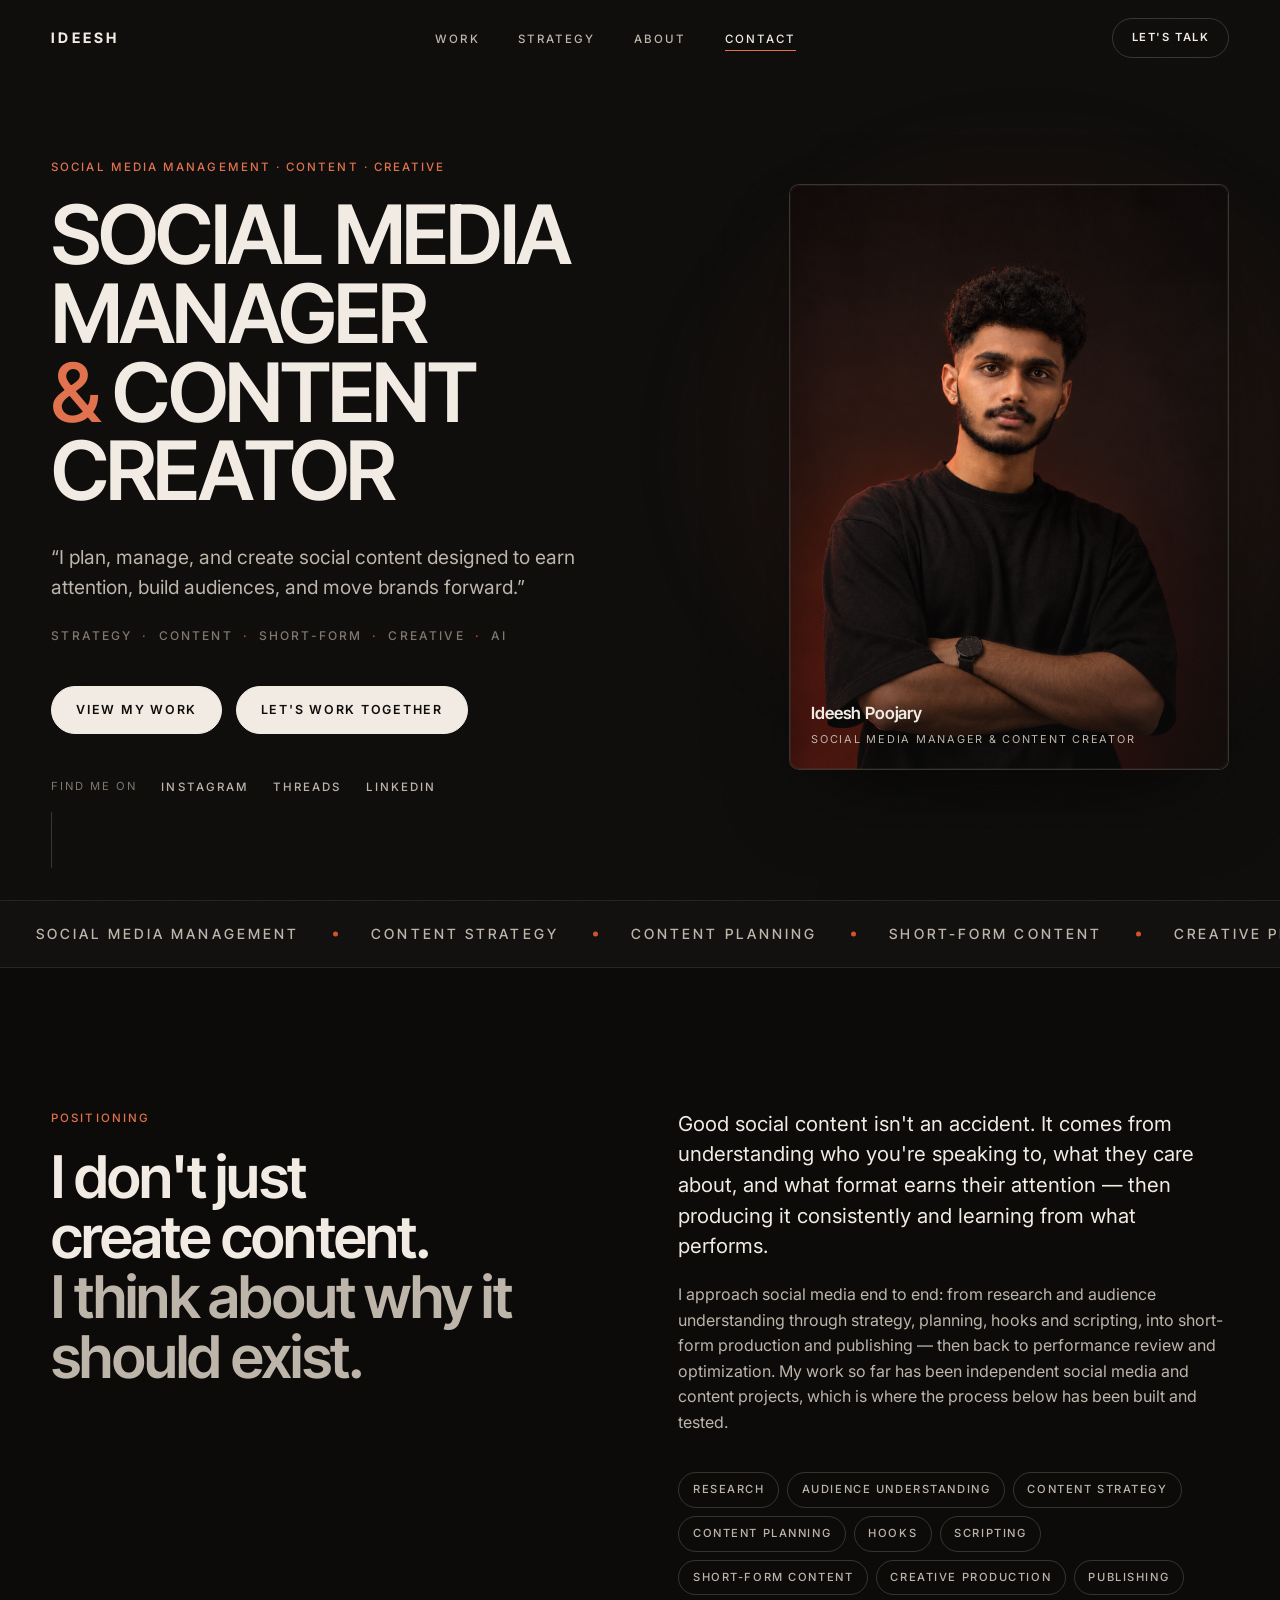
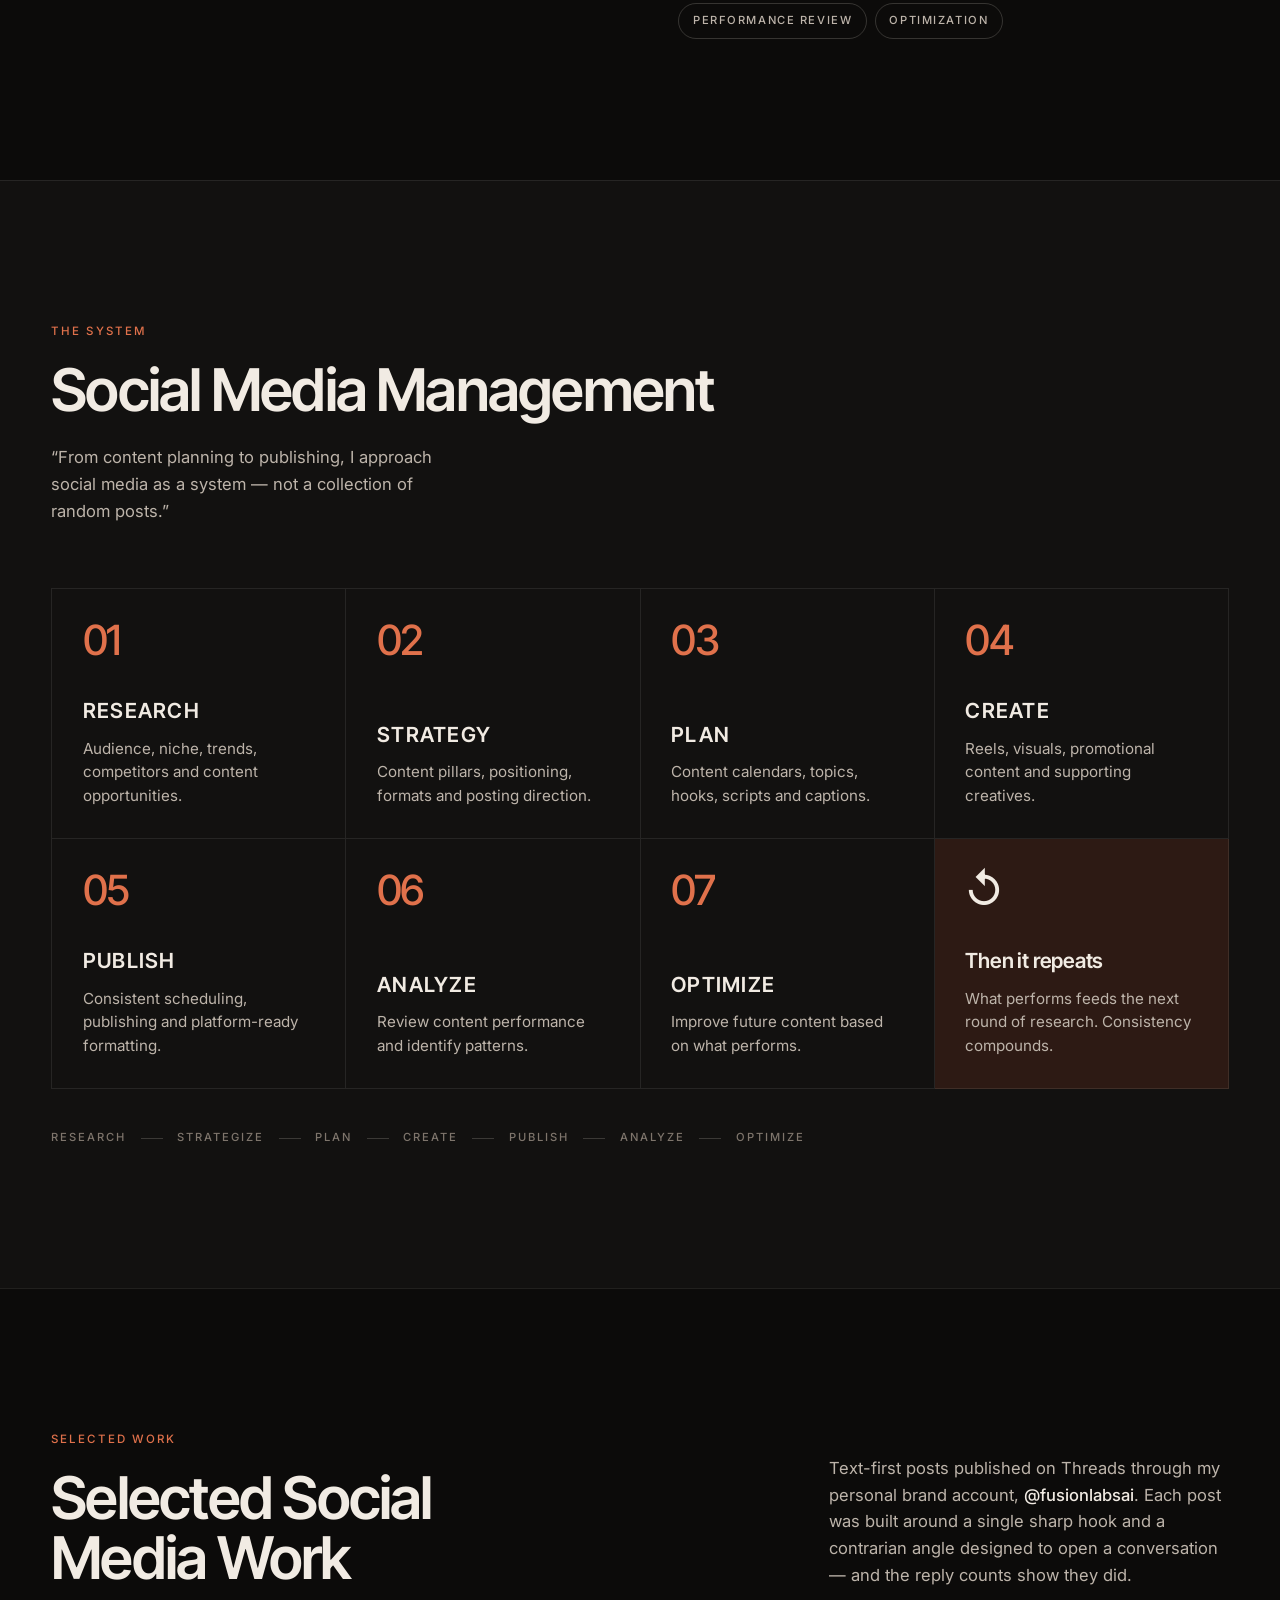
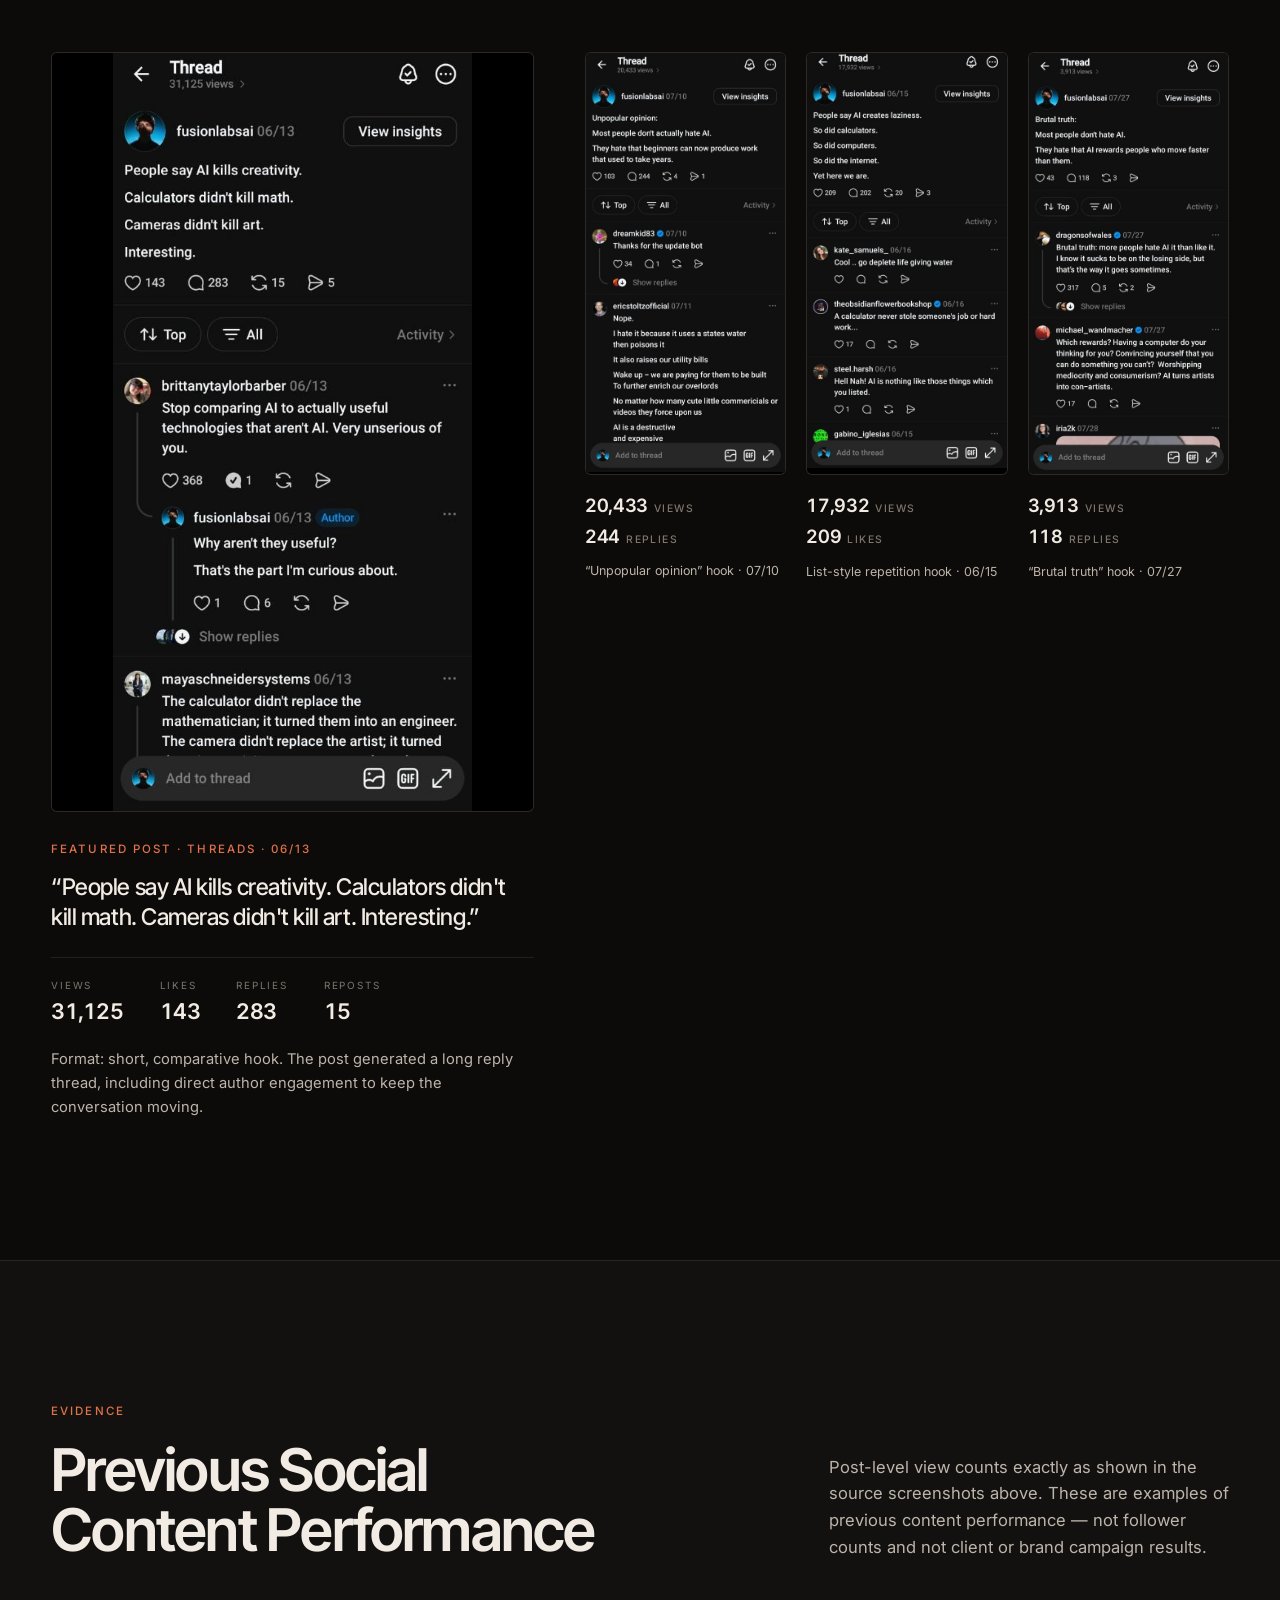
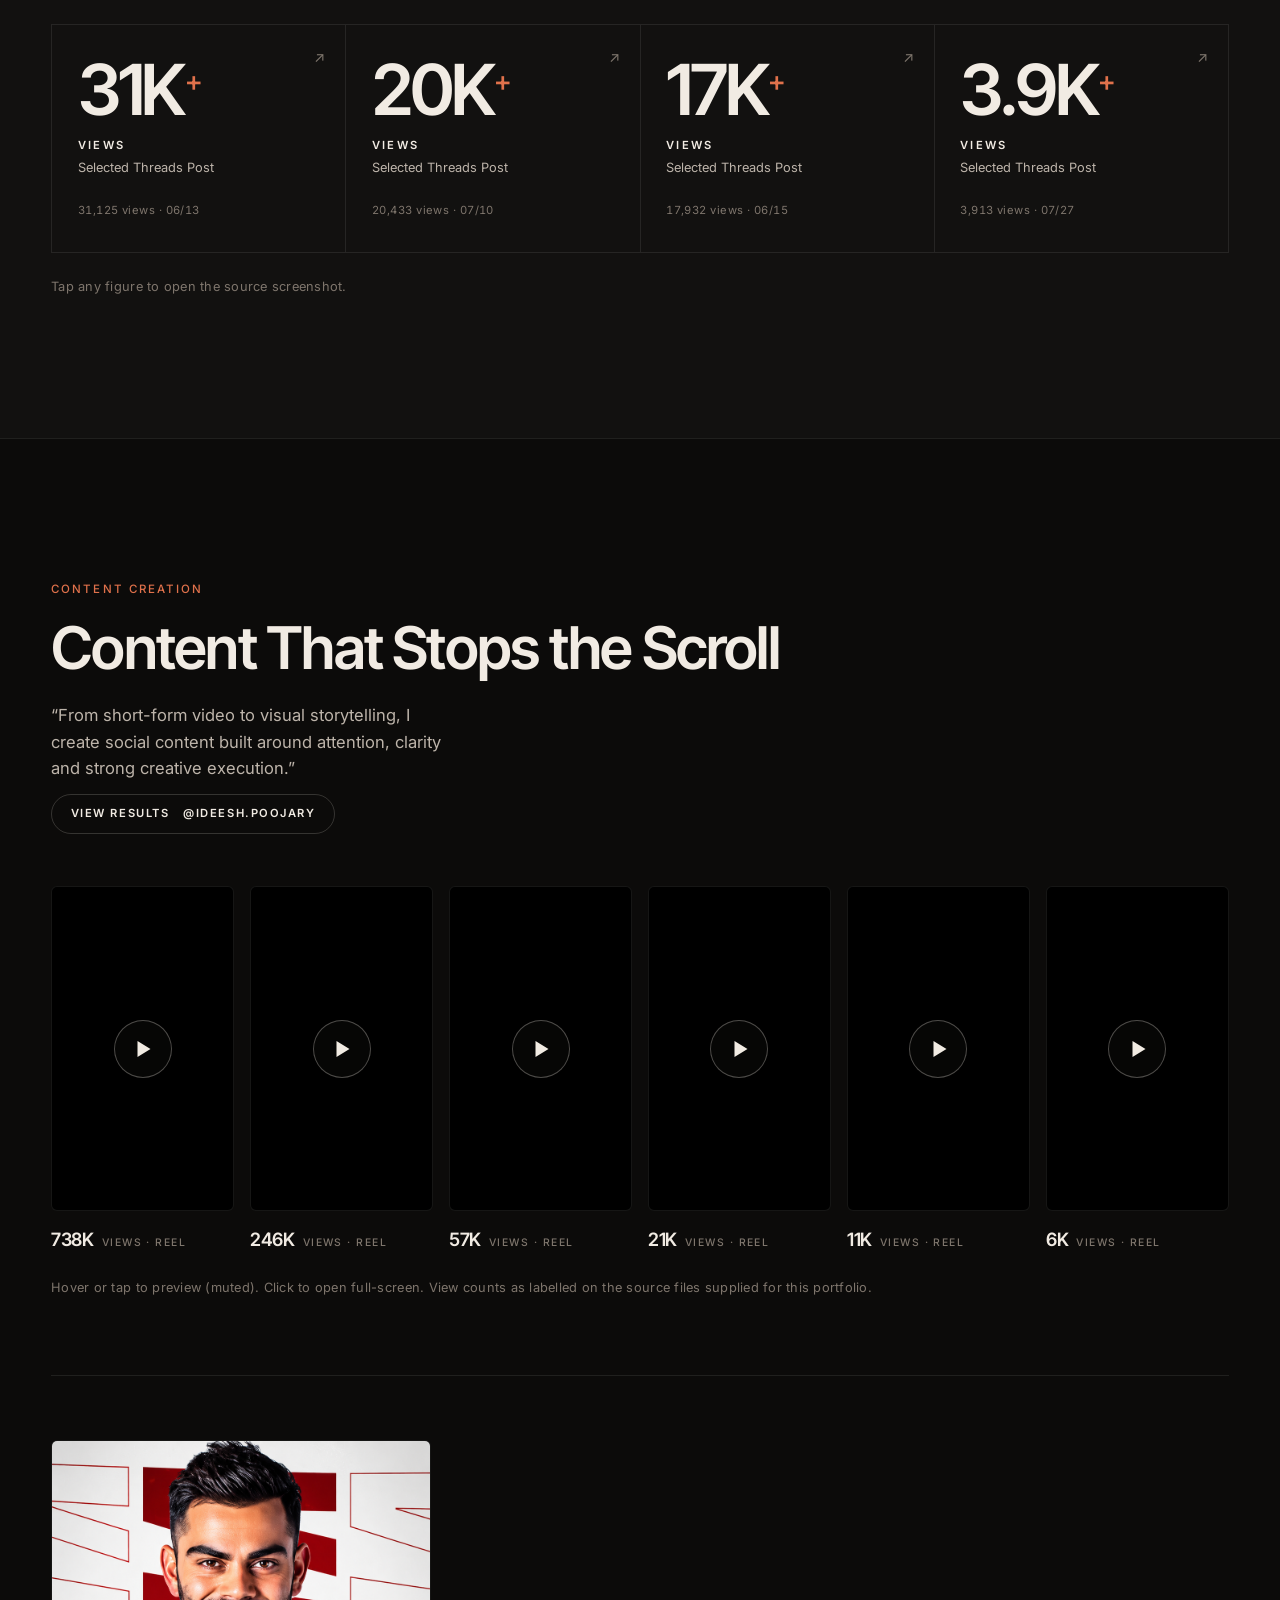
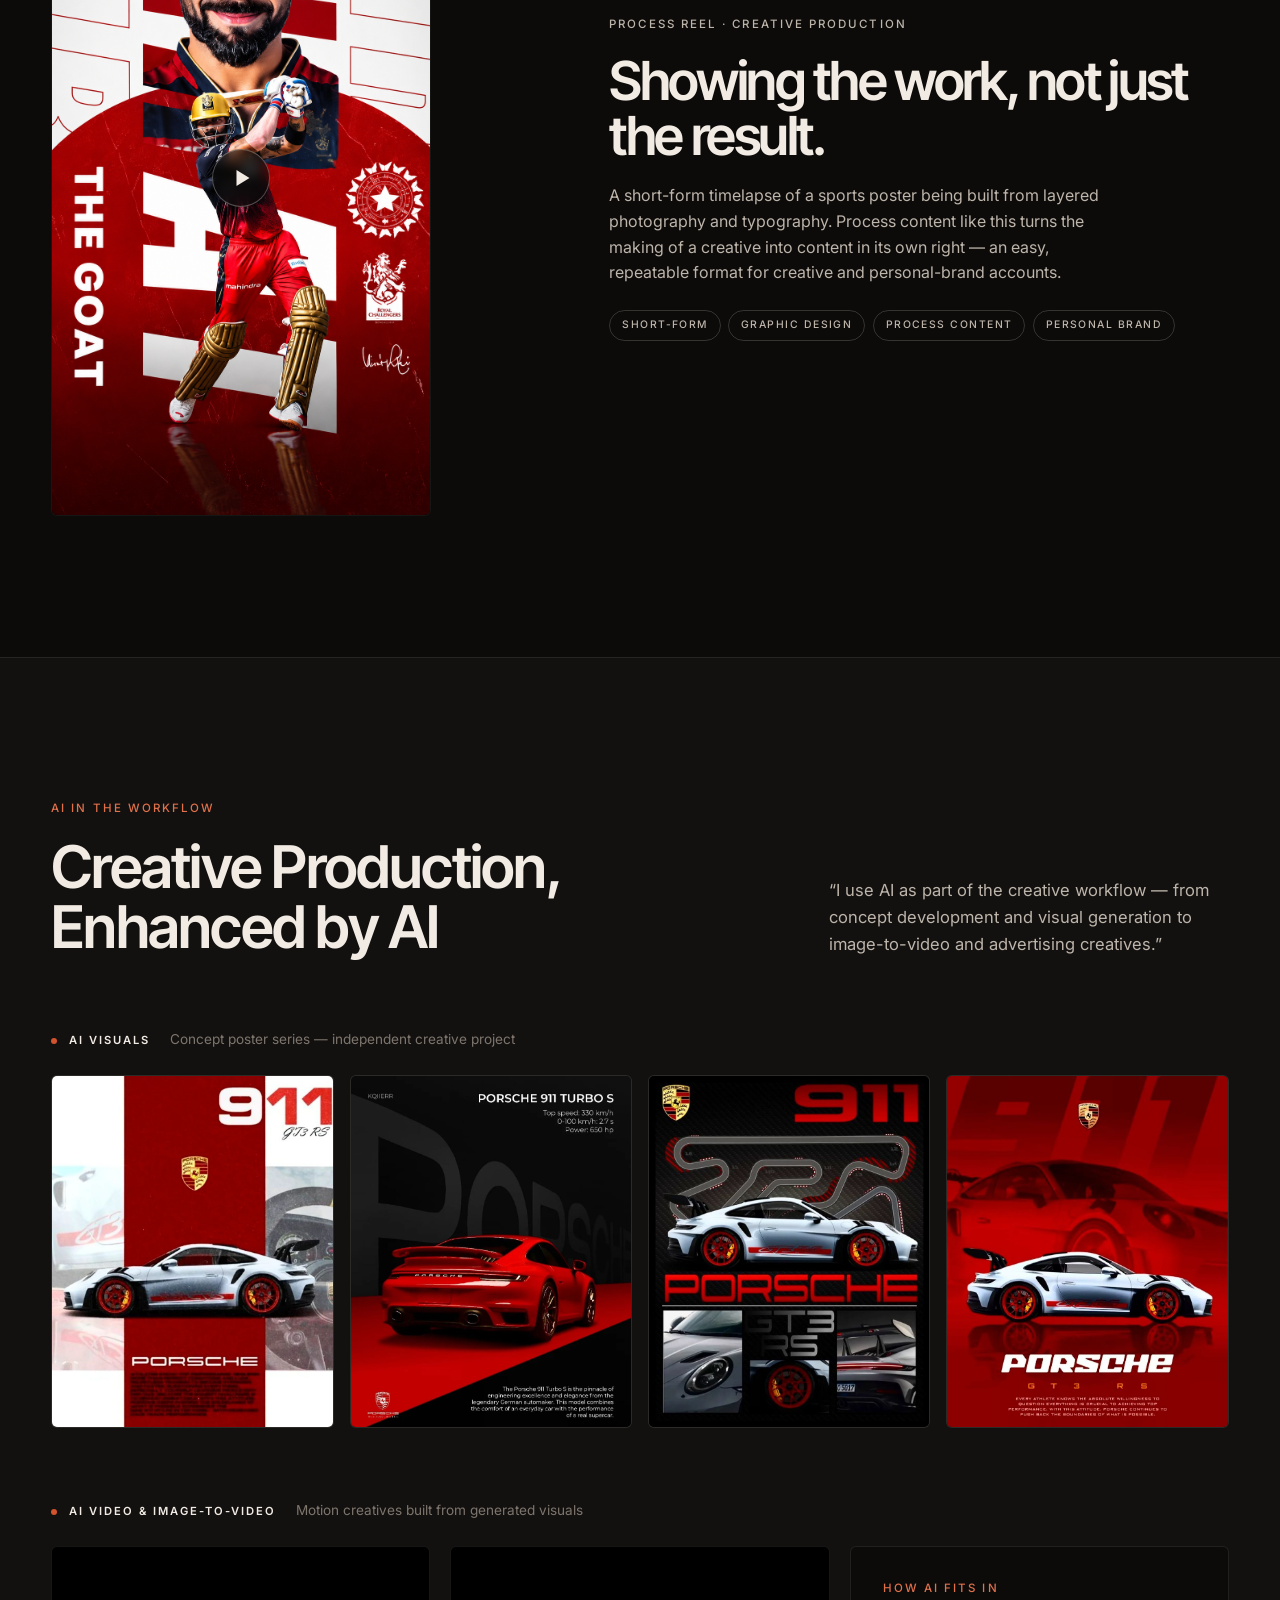
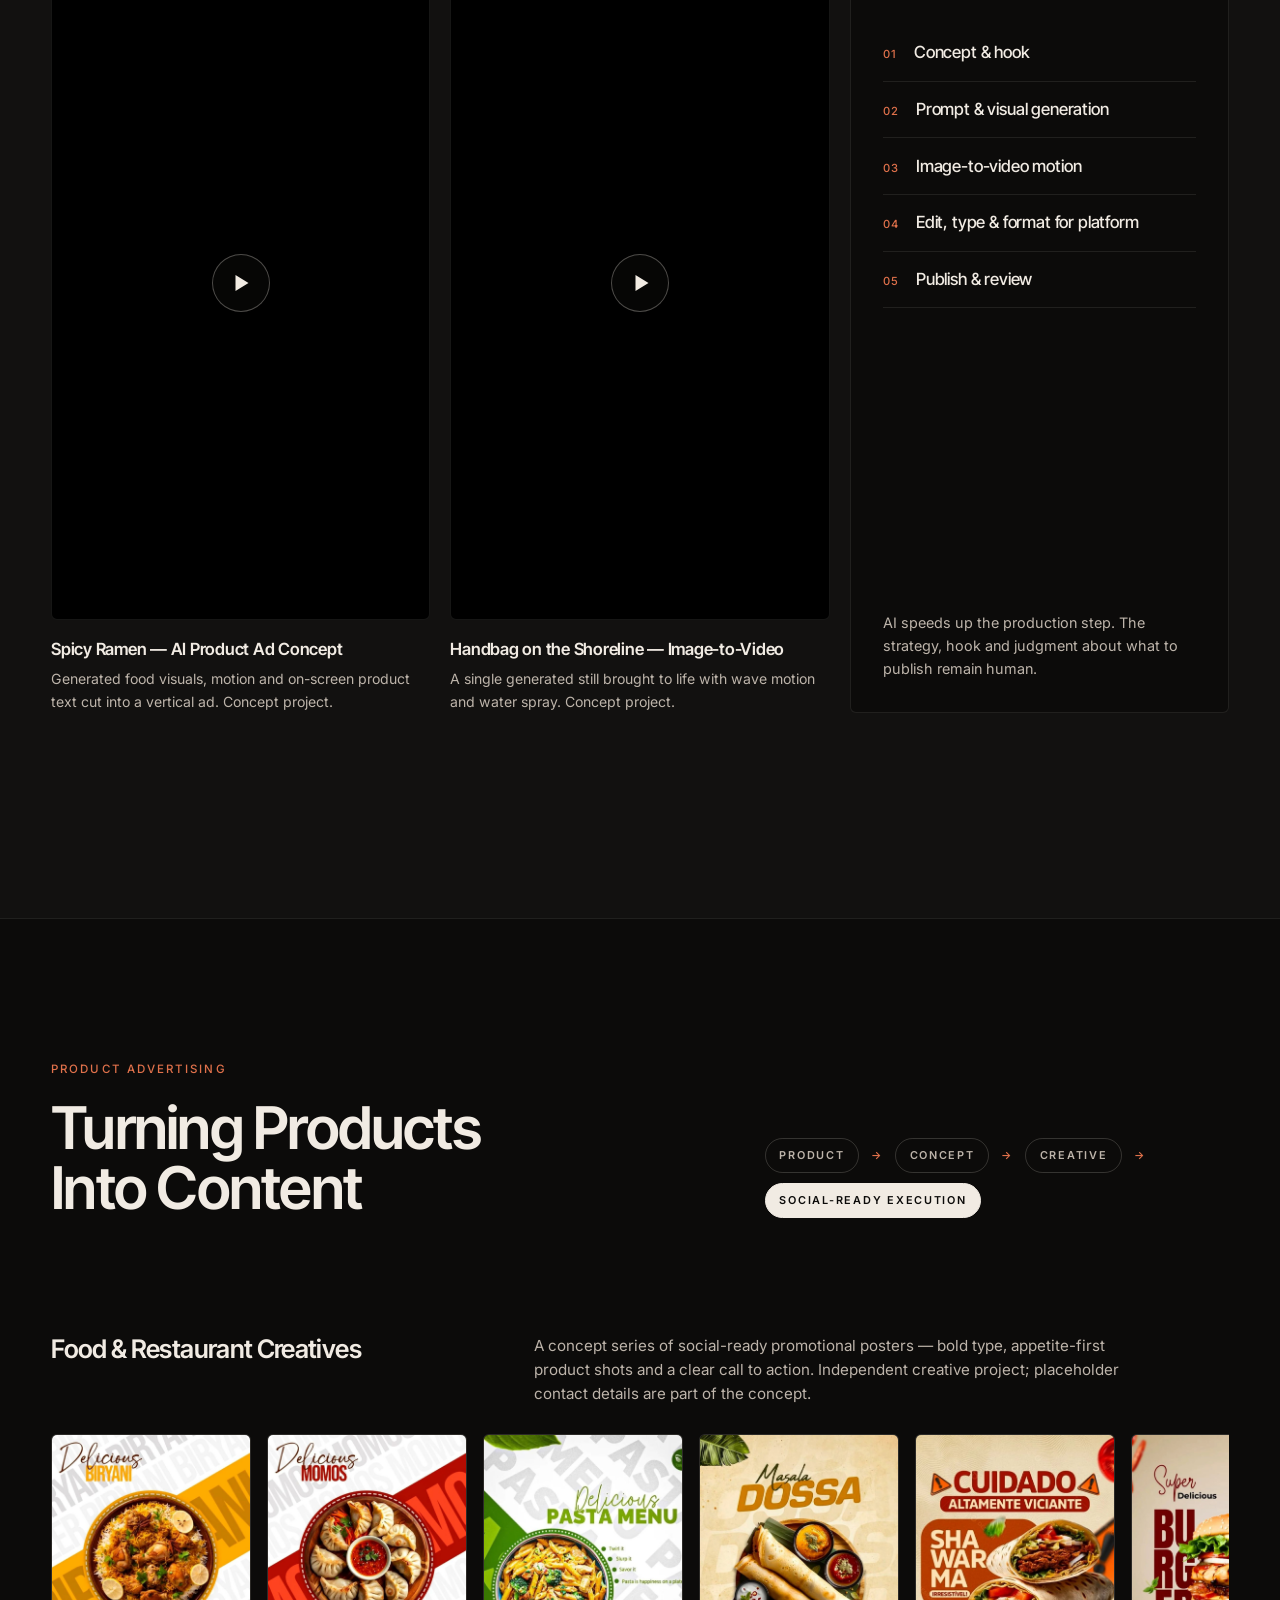
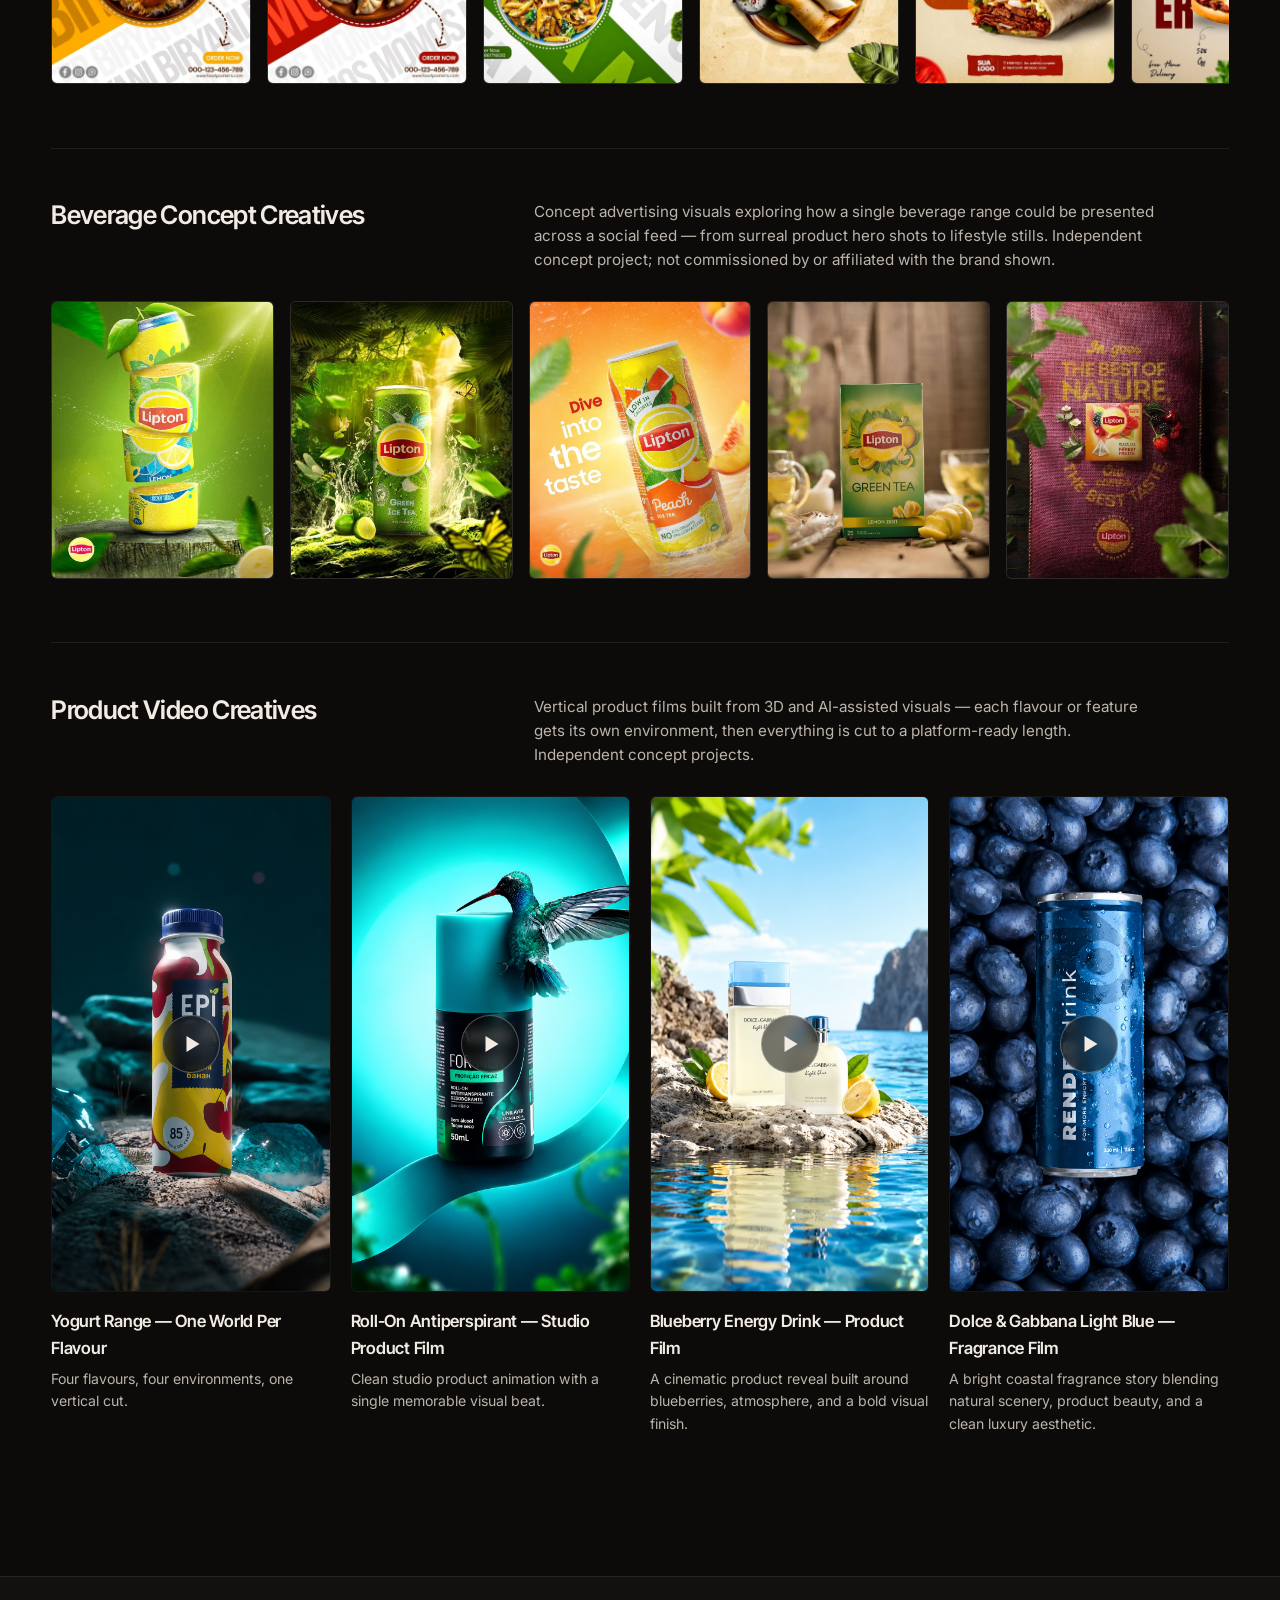
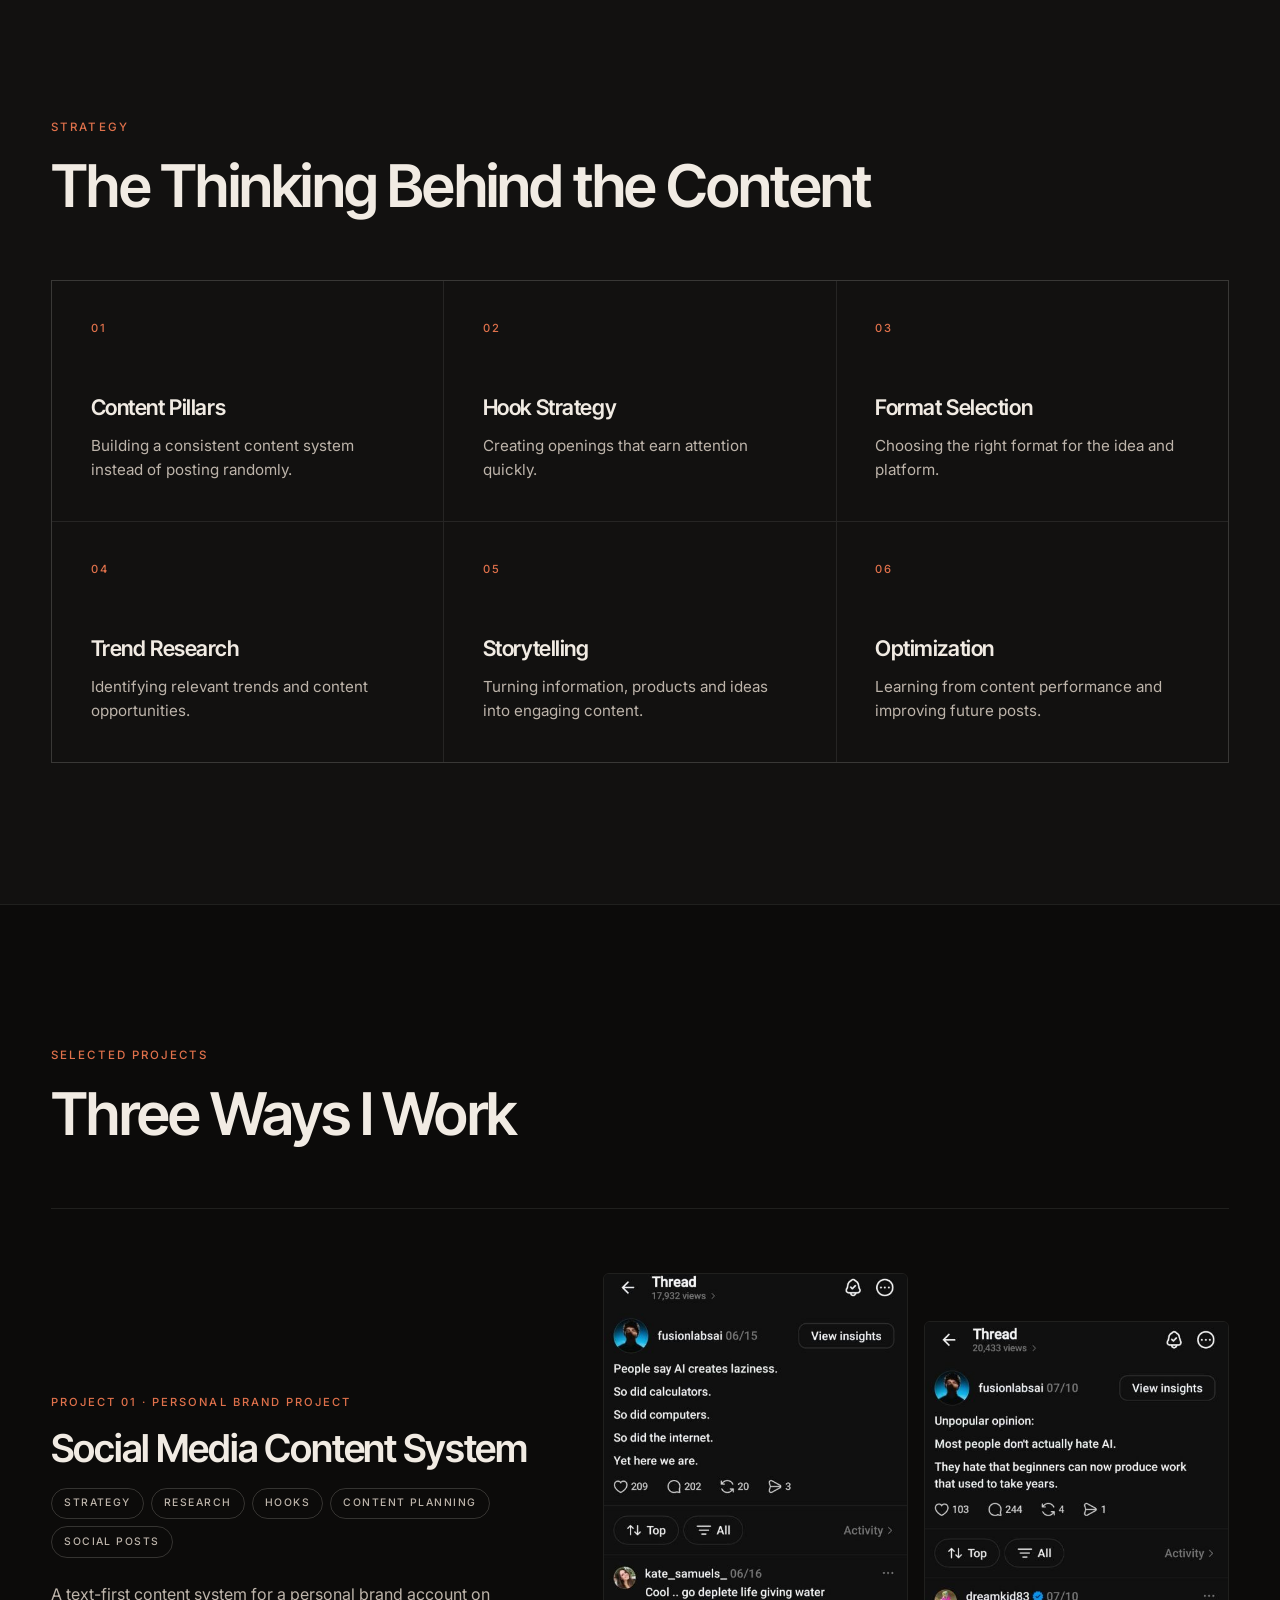
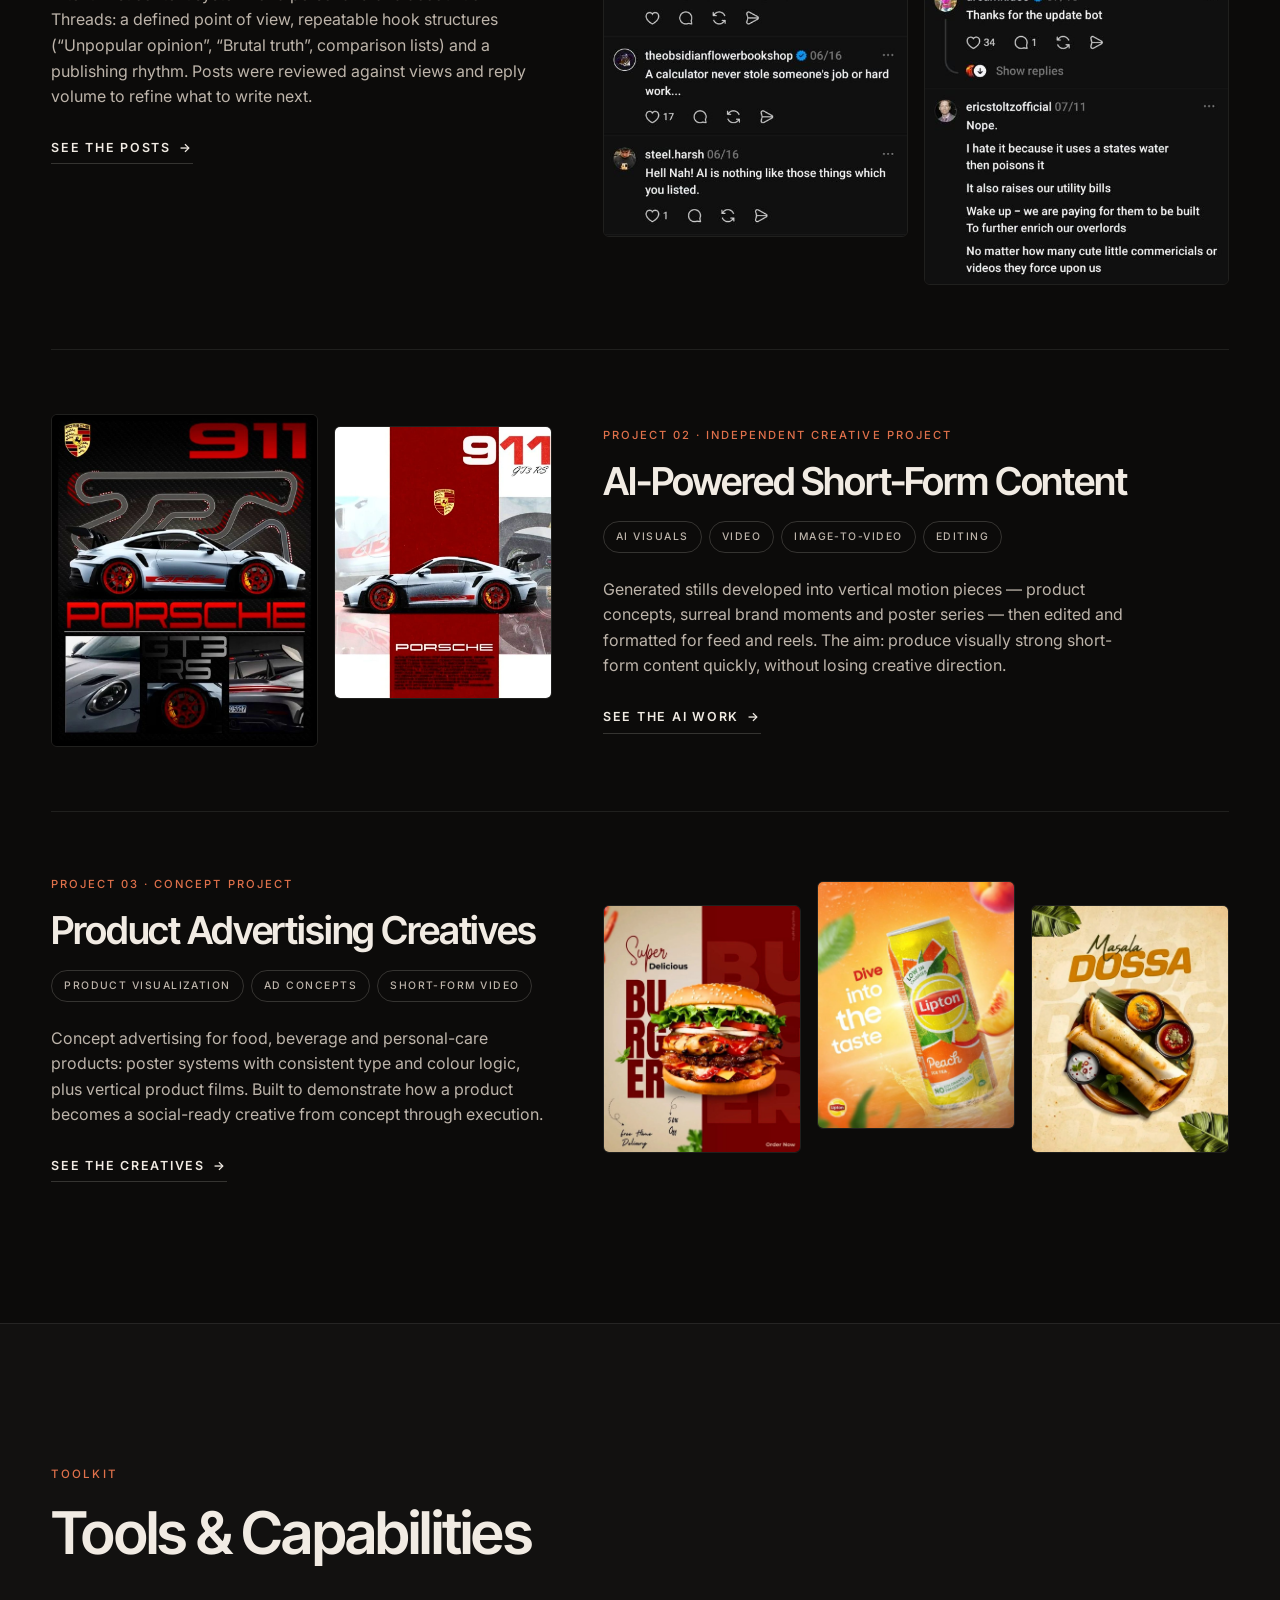
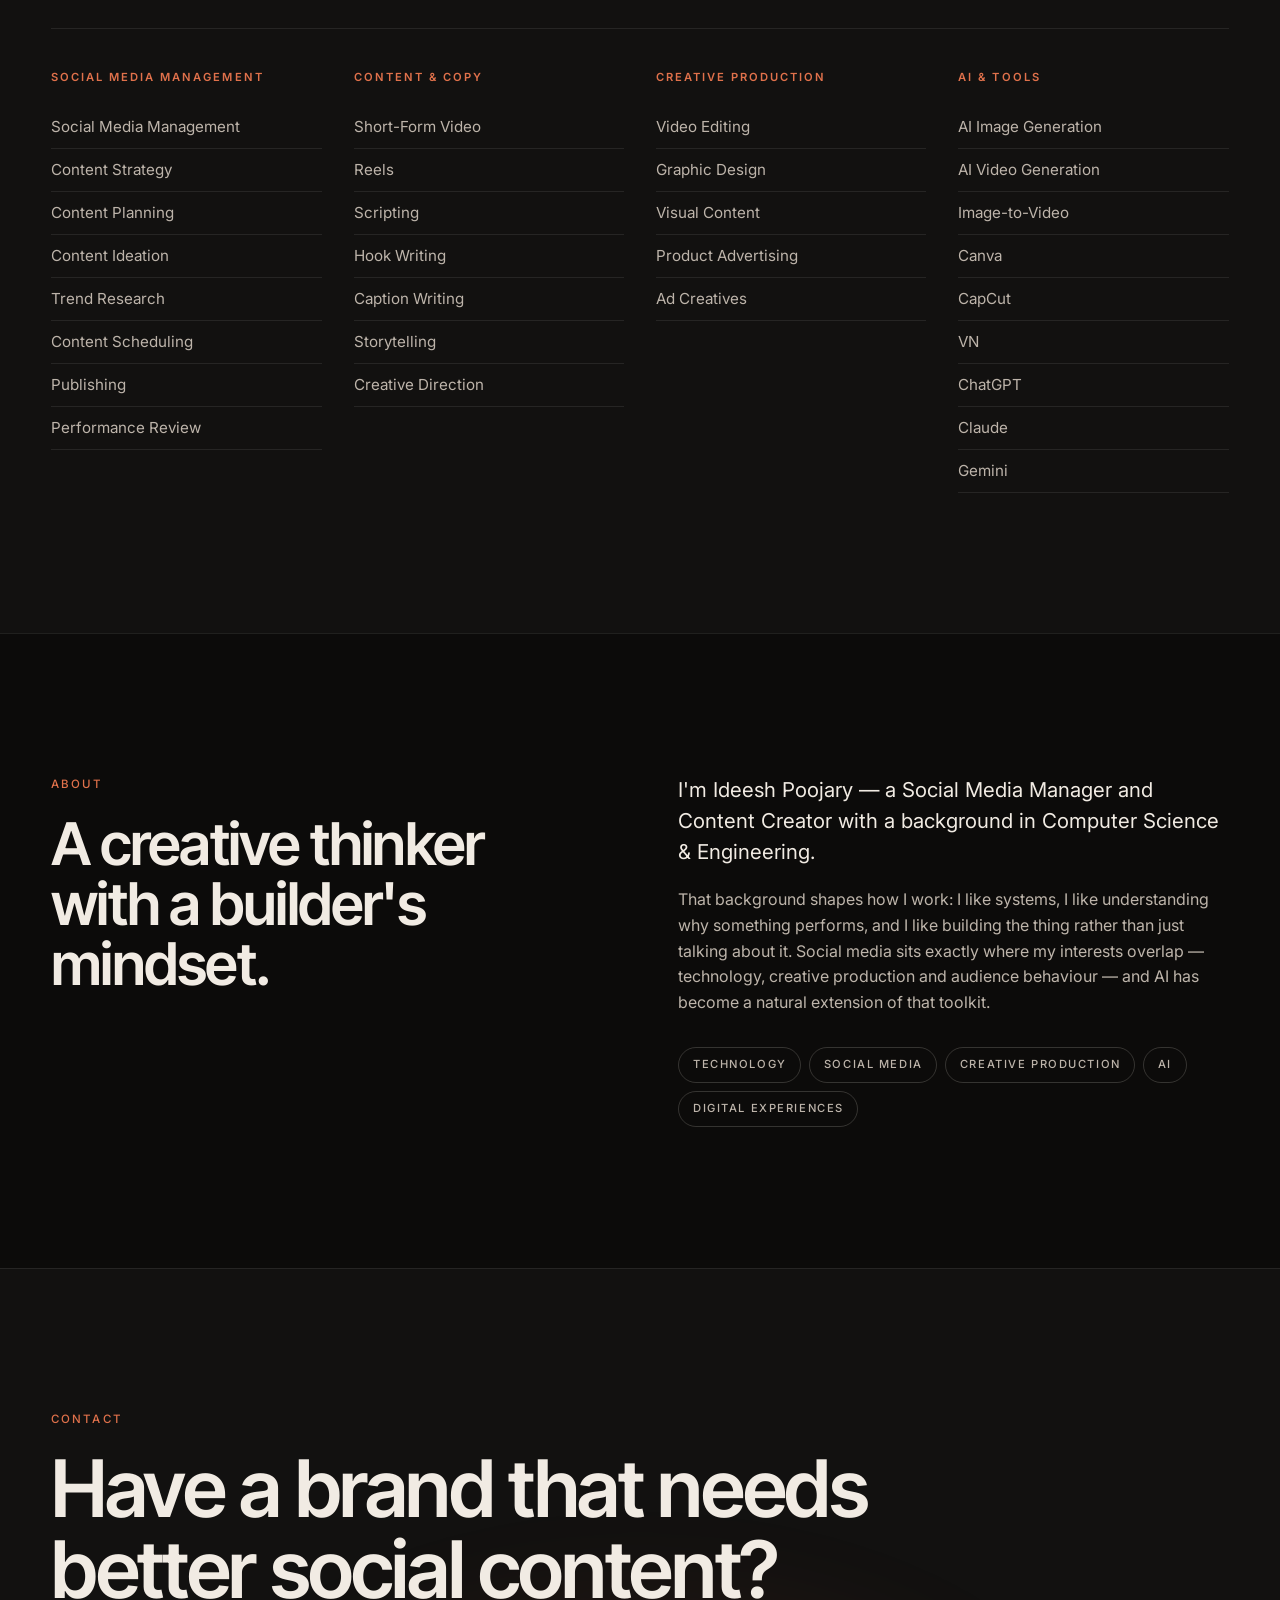
==== commit 690f1f3c: "Update portfolio" ====
--- a/index.html
+++ b/index.html
@@ -45,7 +45,7 @@
       <li><a href="#contact"><span class="mono">04</span>Contact</a></li>
     </ul>
     <div class="mobile-menu-footer">
-      <a href="https://mail.google.com/mail/?view=cm&fs=1&to=ideeshoopjary941@gmail.com&su=Let%27s%20work%20together" class="btn btn-outline" target="_blank" rel="noopener">Let's Work Together $</a>
+      <a href="https://mail.google.com/mail/?view=cm&fs=1&to=ideeshoopjary941@gmail.com&su=Let%27s%20work%20together" class="btn btn-outline" target="_blank" rel="noopener">Let's Work Together!</a>
       <div class="social-row">
         <a href="#" data-social="instagram" target="_blank" rel="noopener">Instagram</a>
         <a href="#" data-social="threads" target="_blank" rel="noopener">Threads</a>
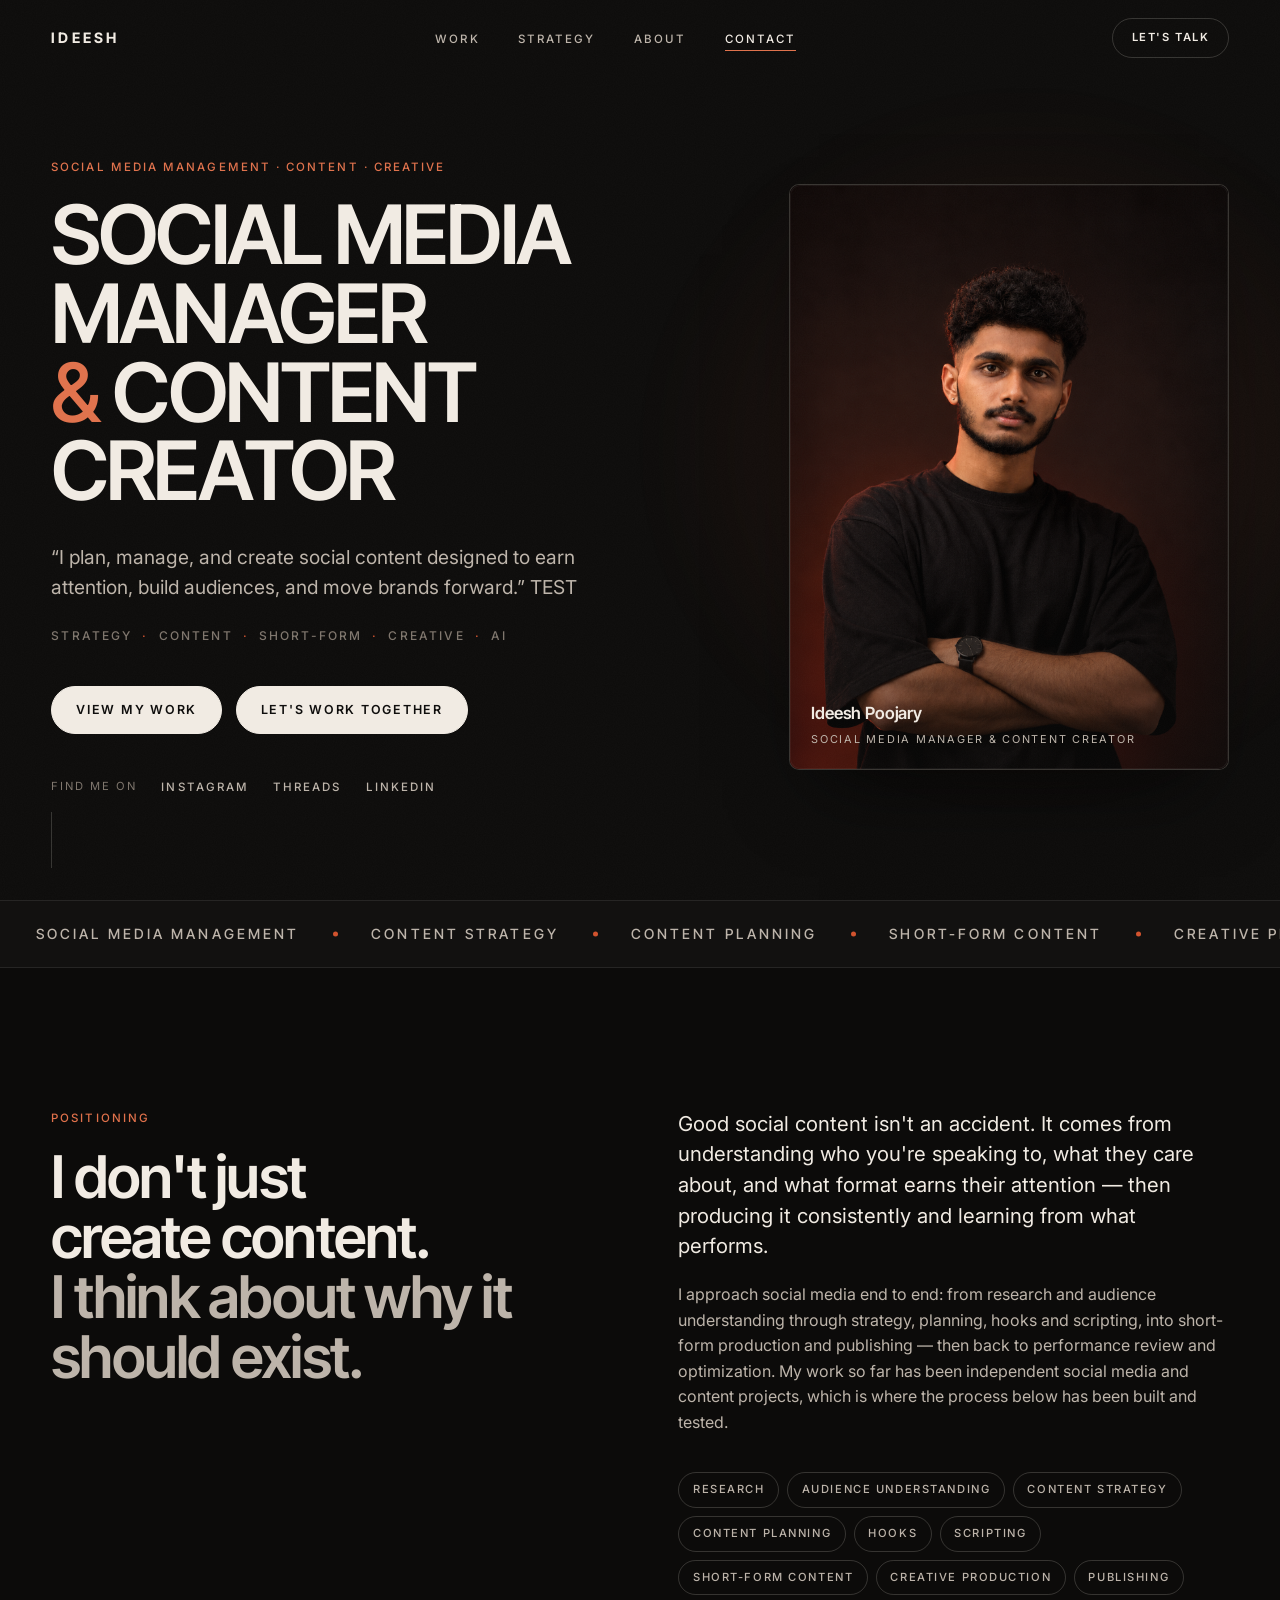
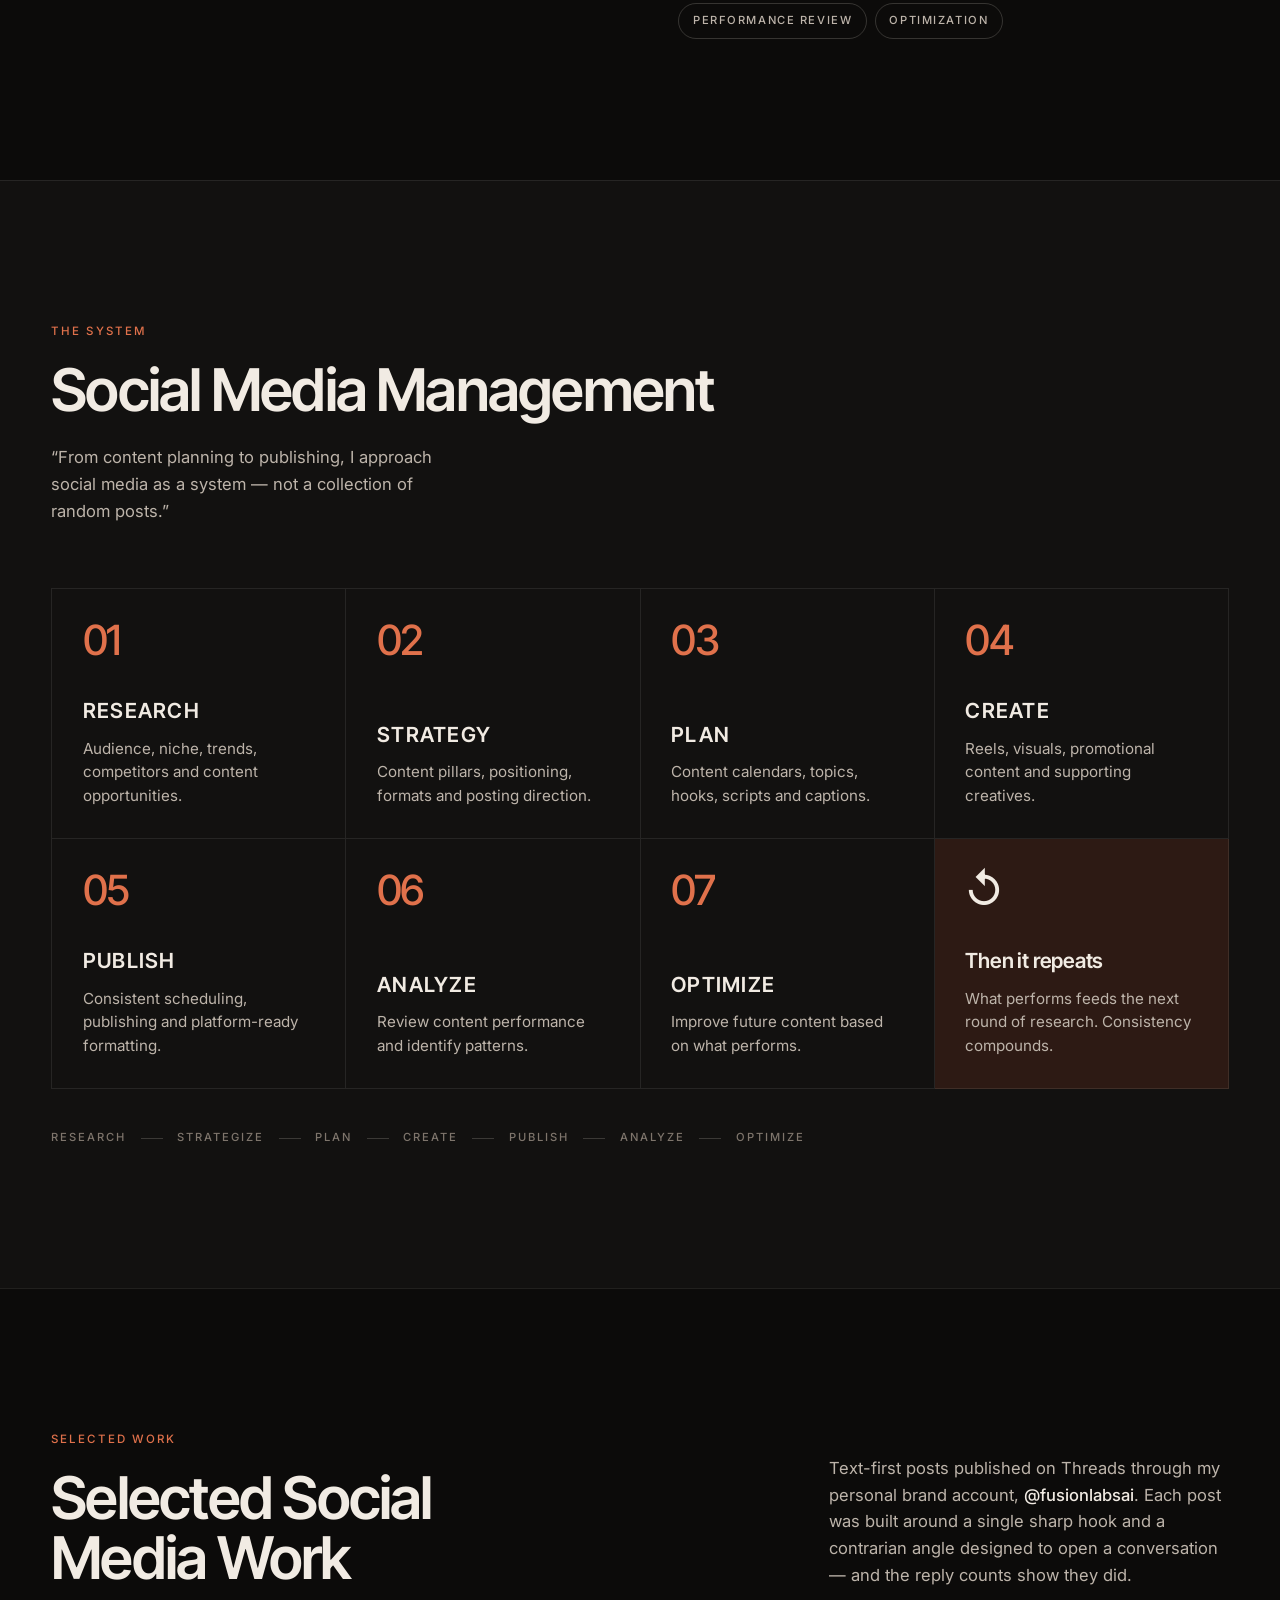
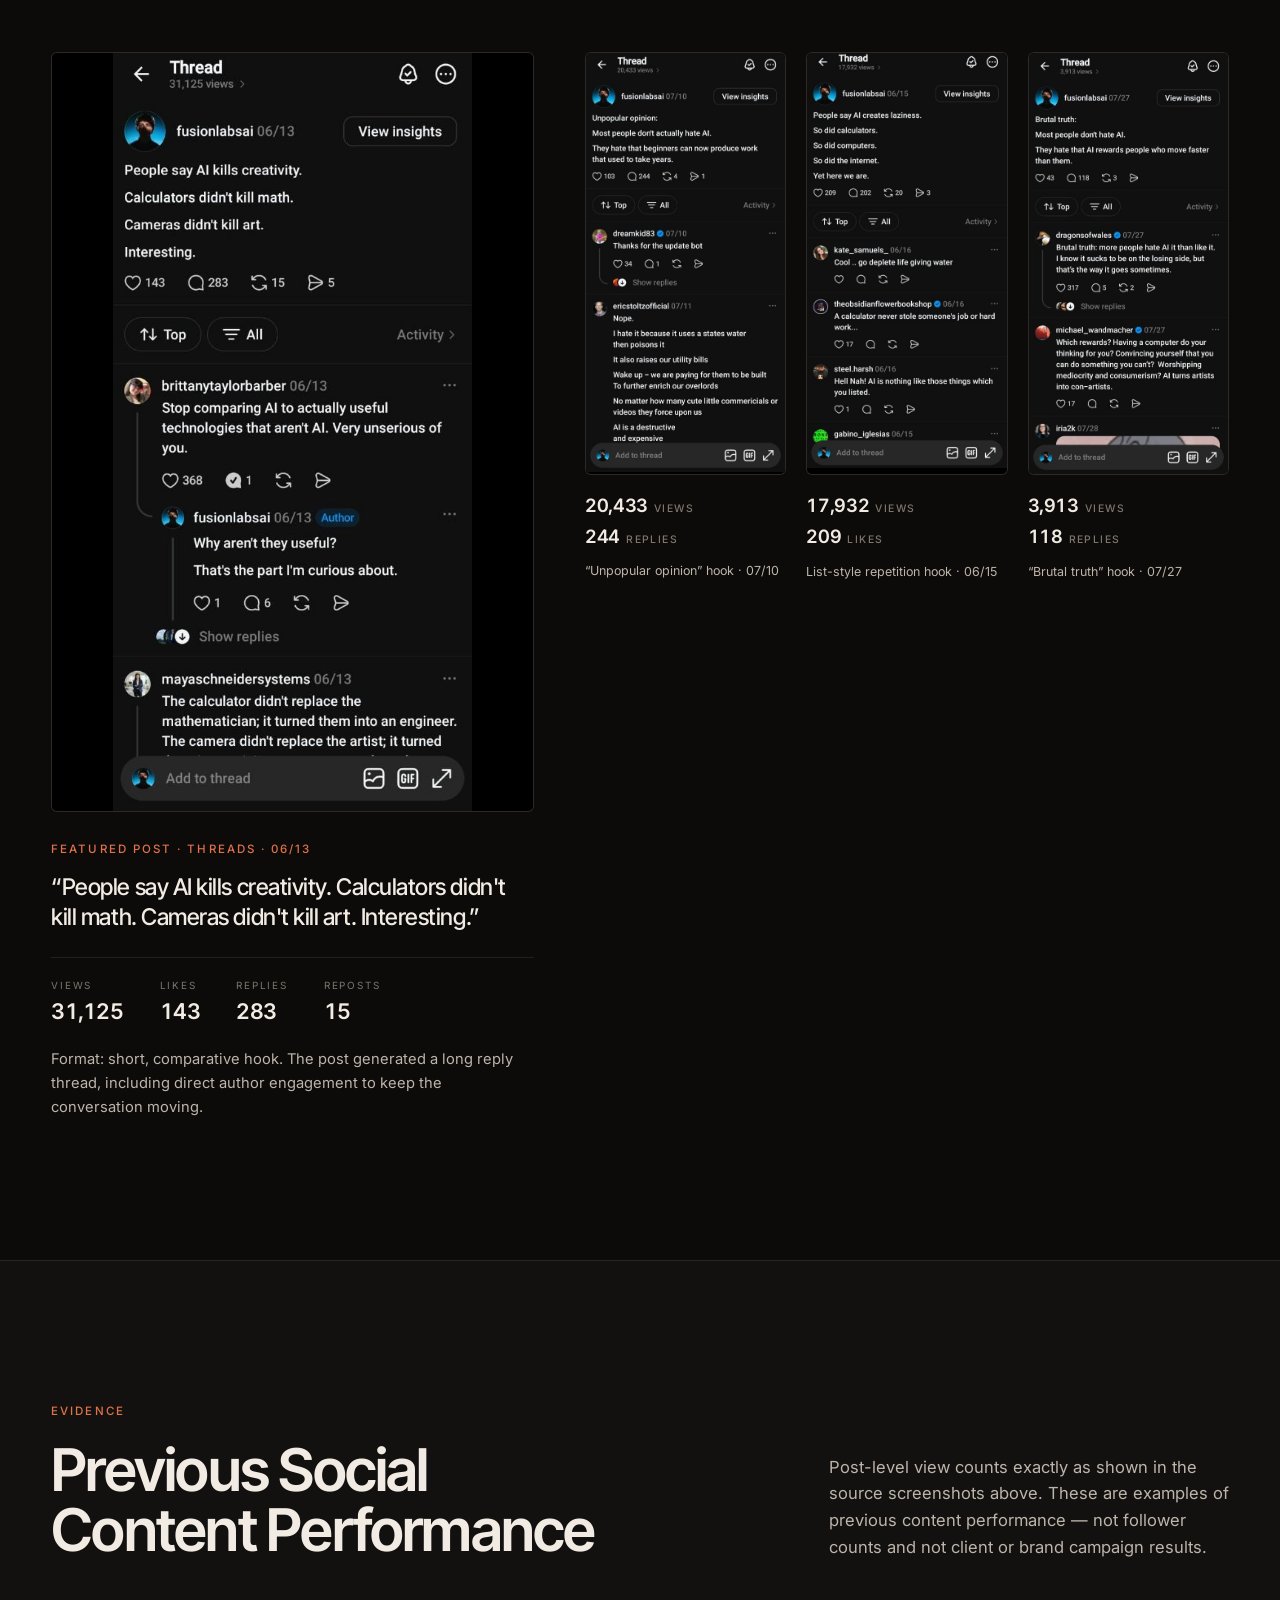
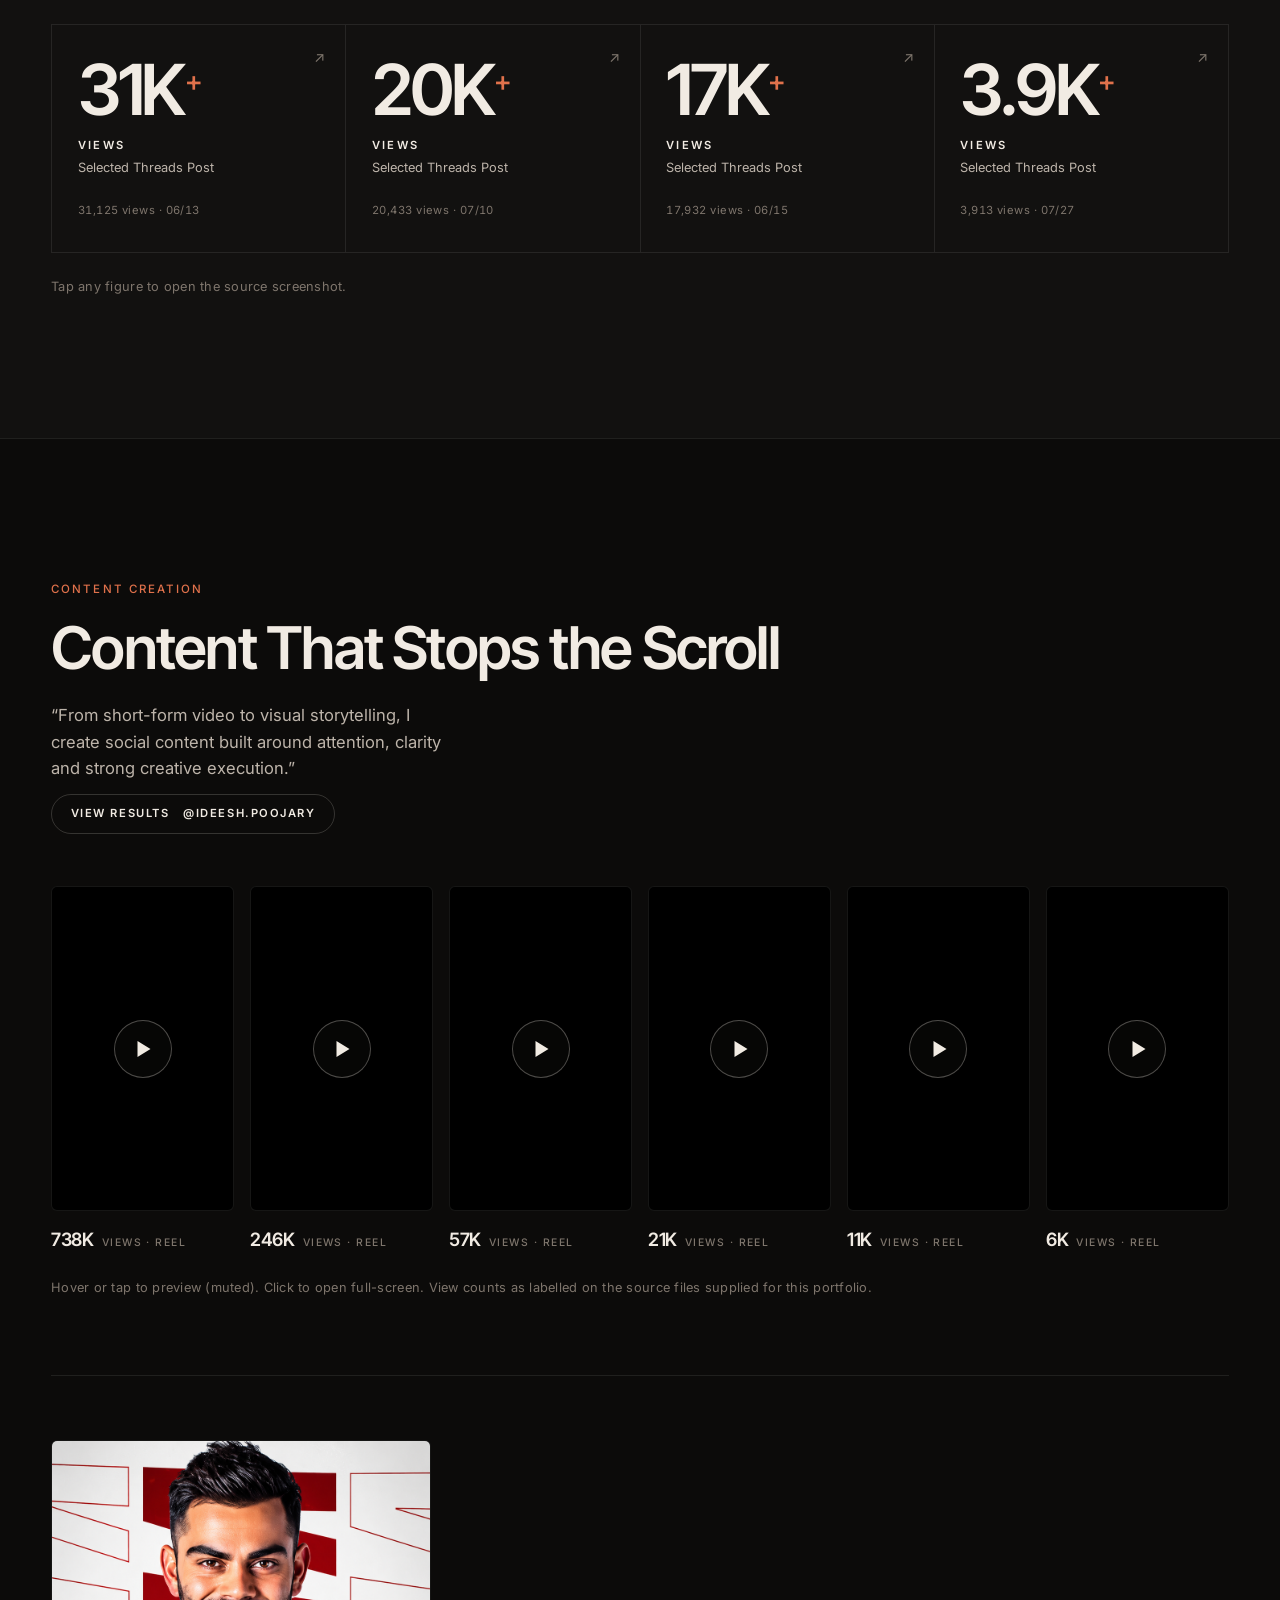
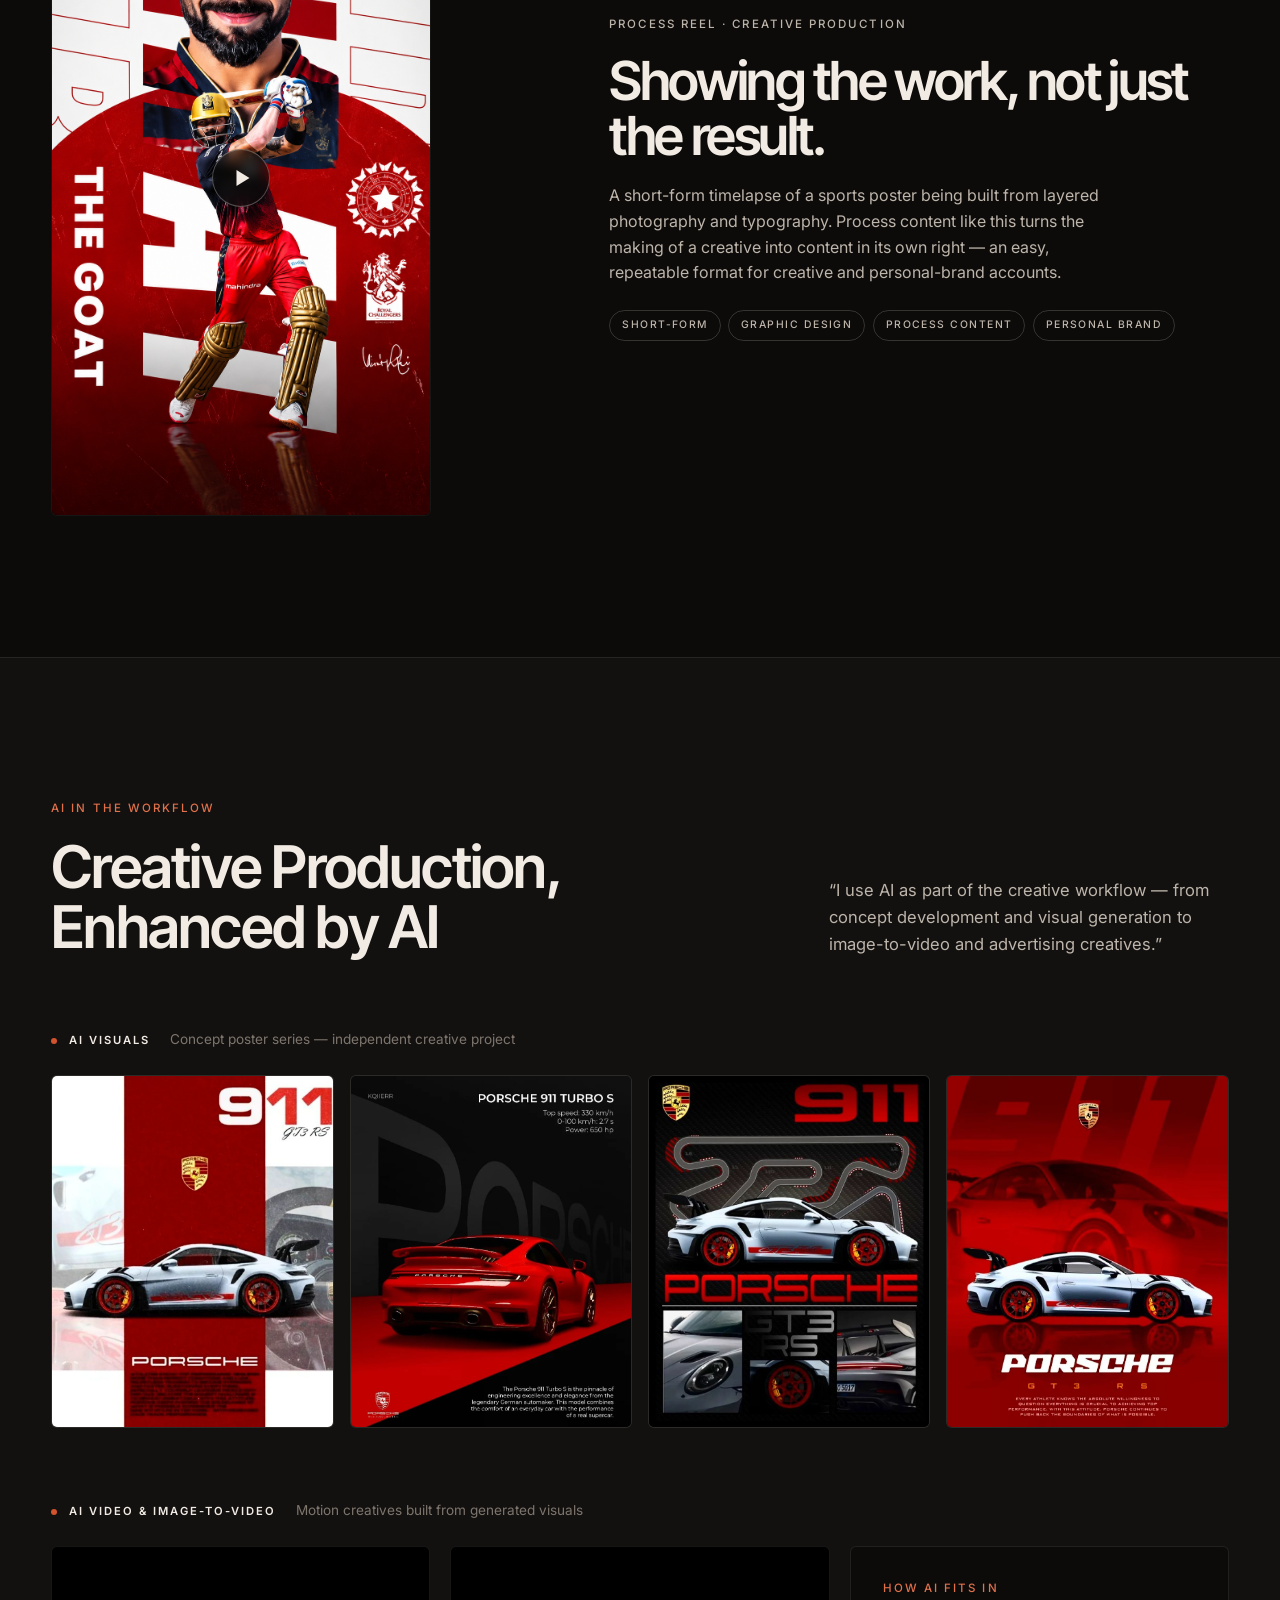
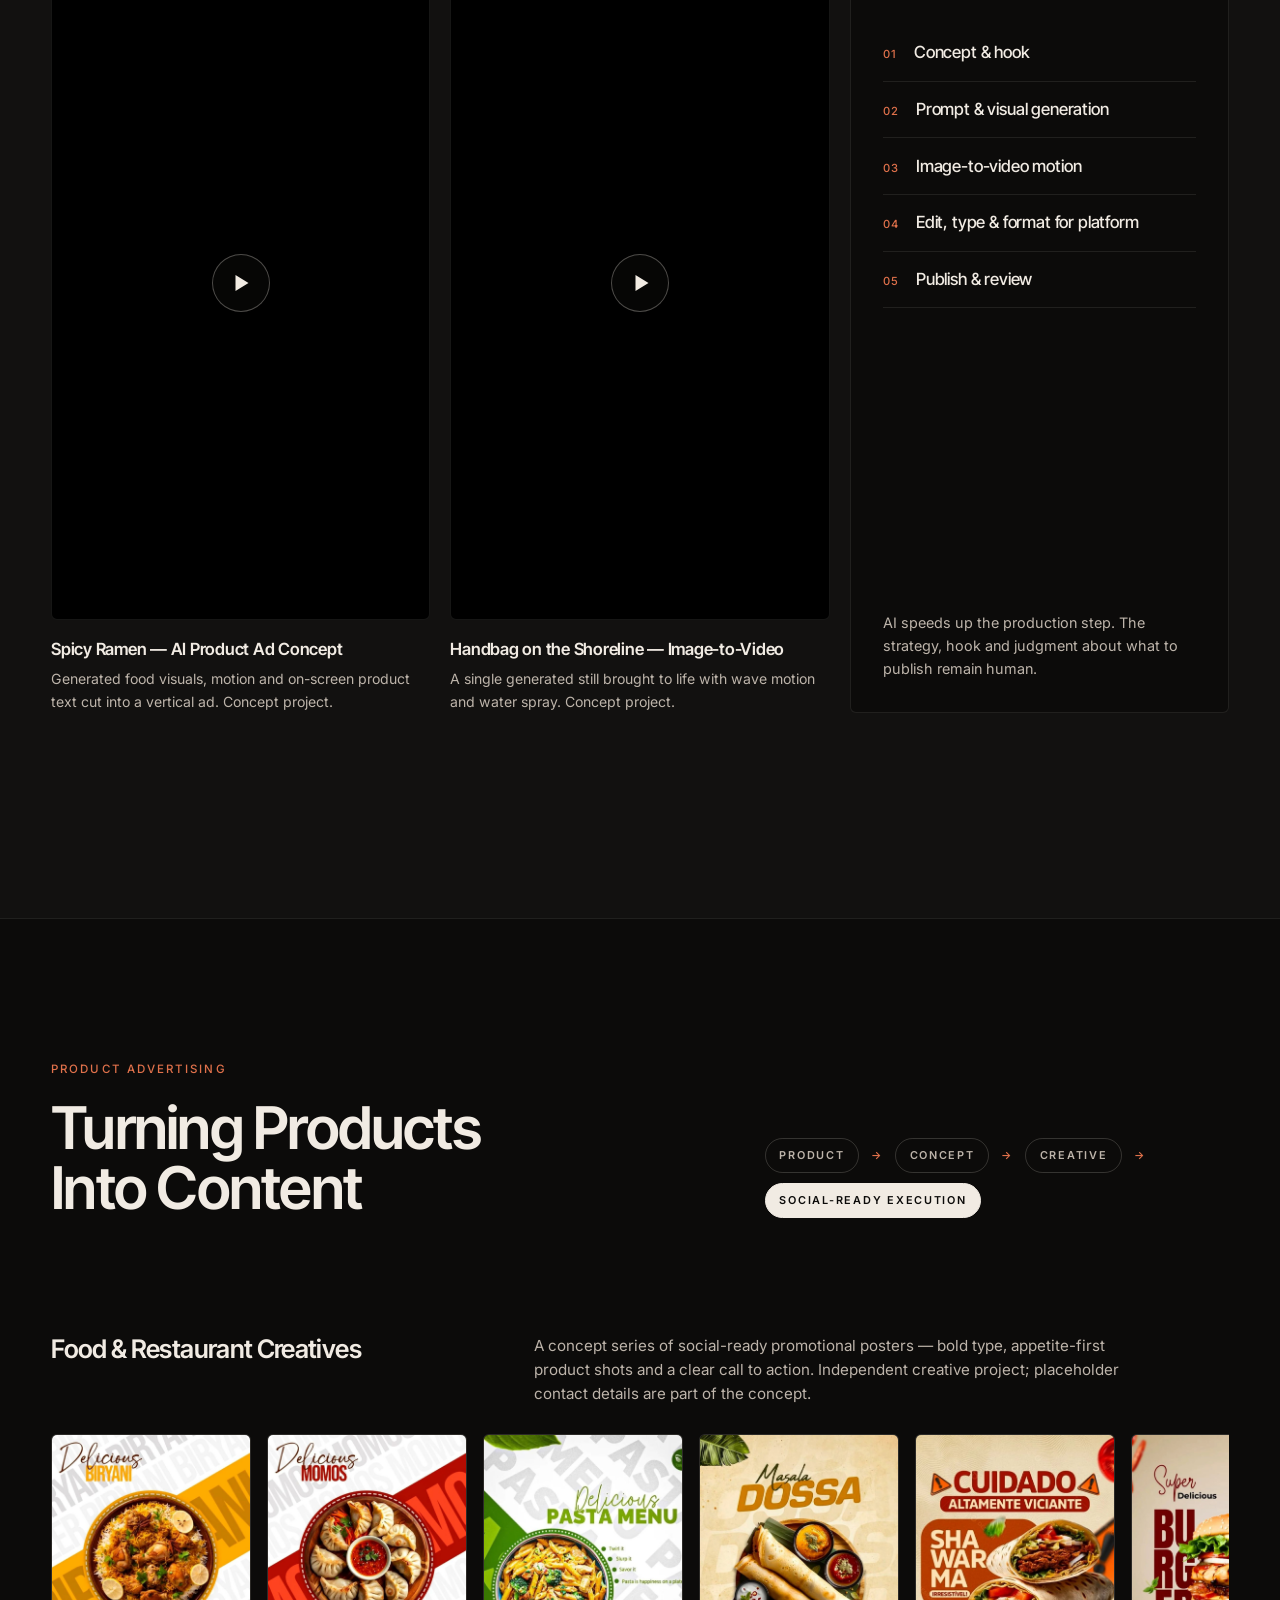
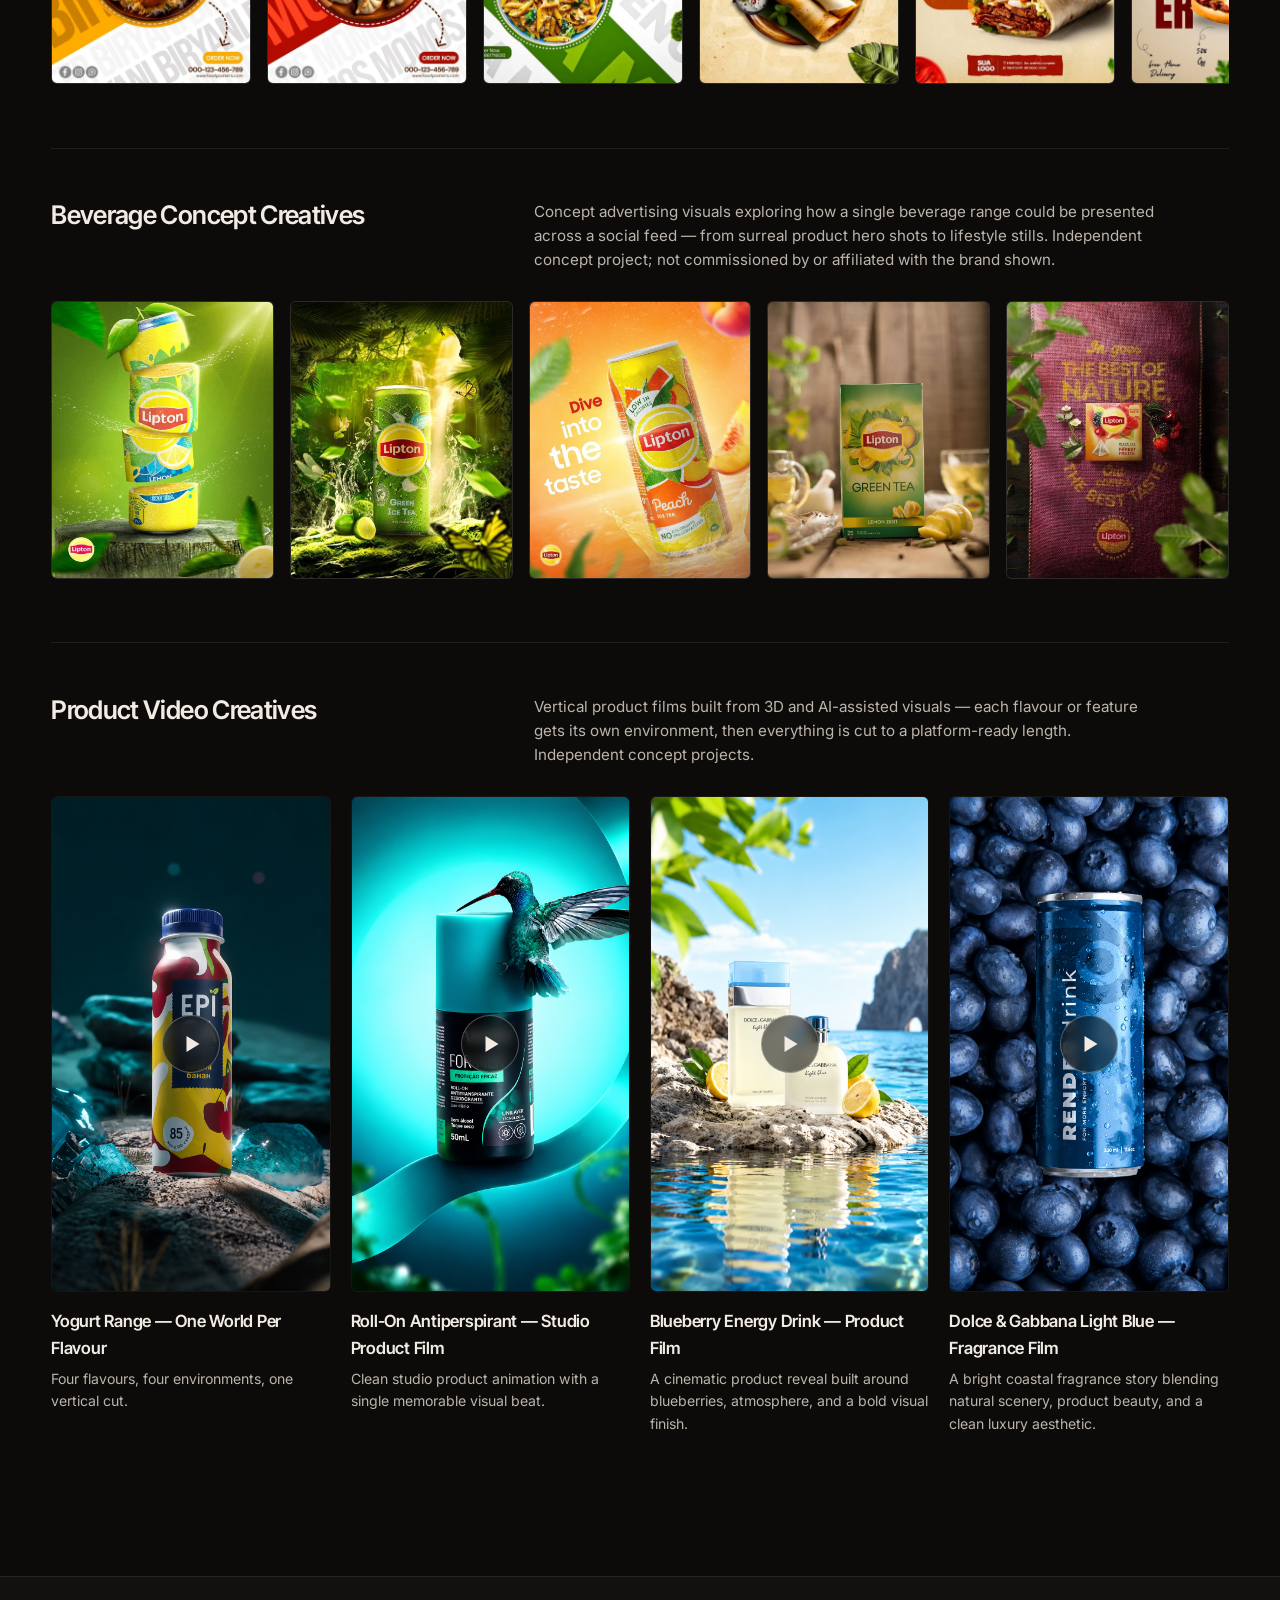
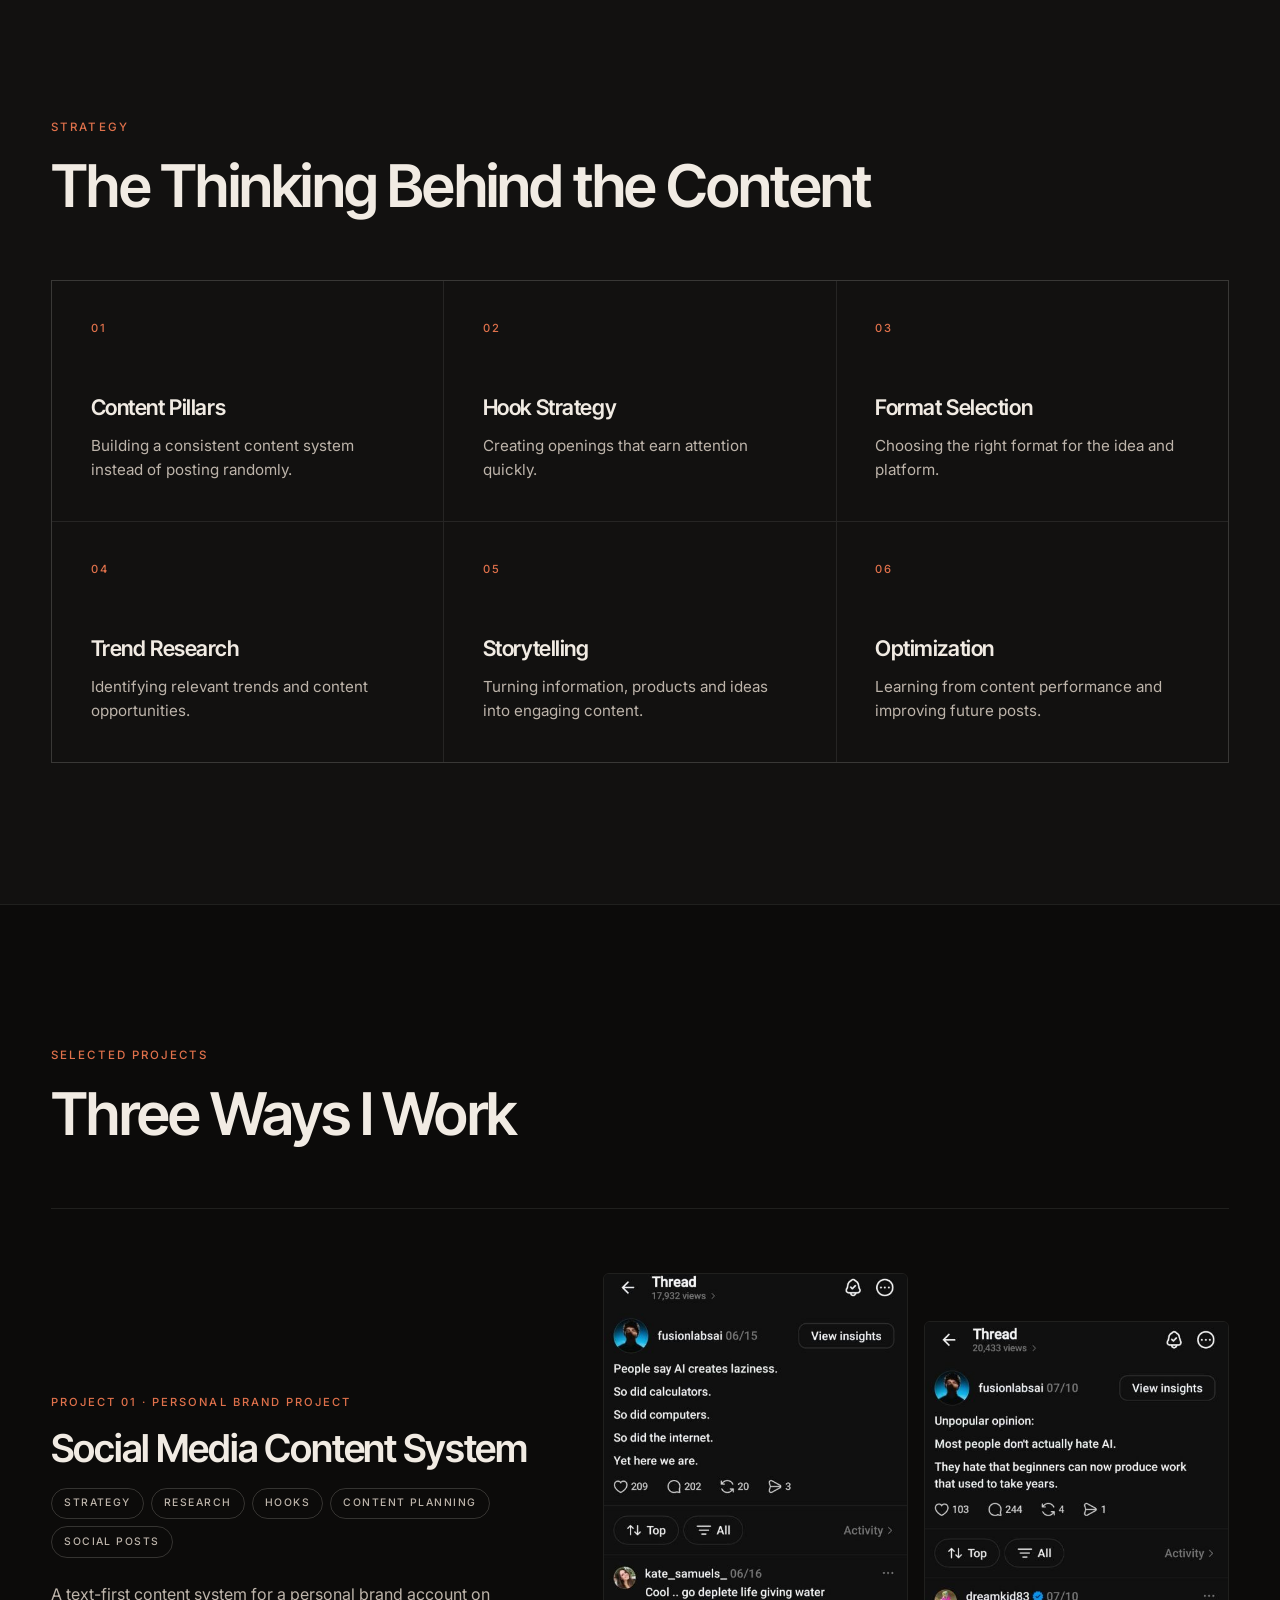
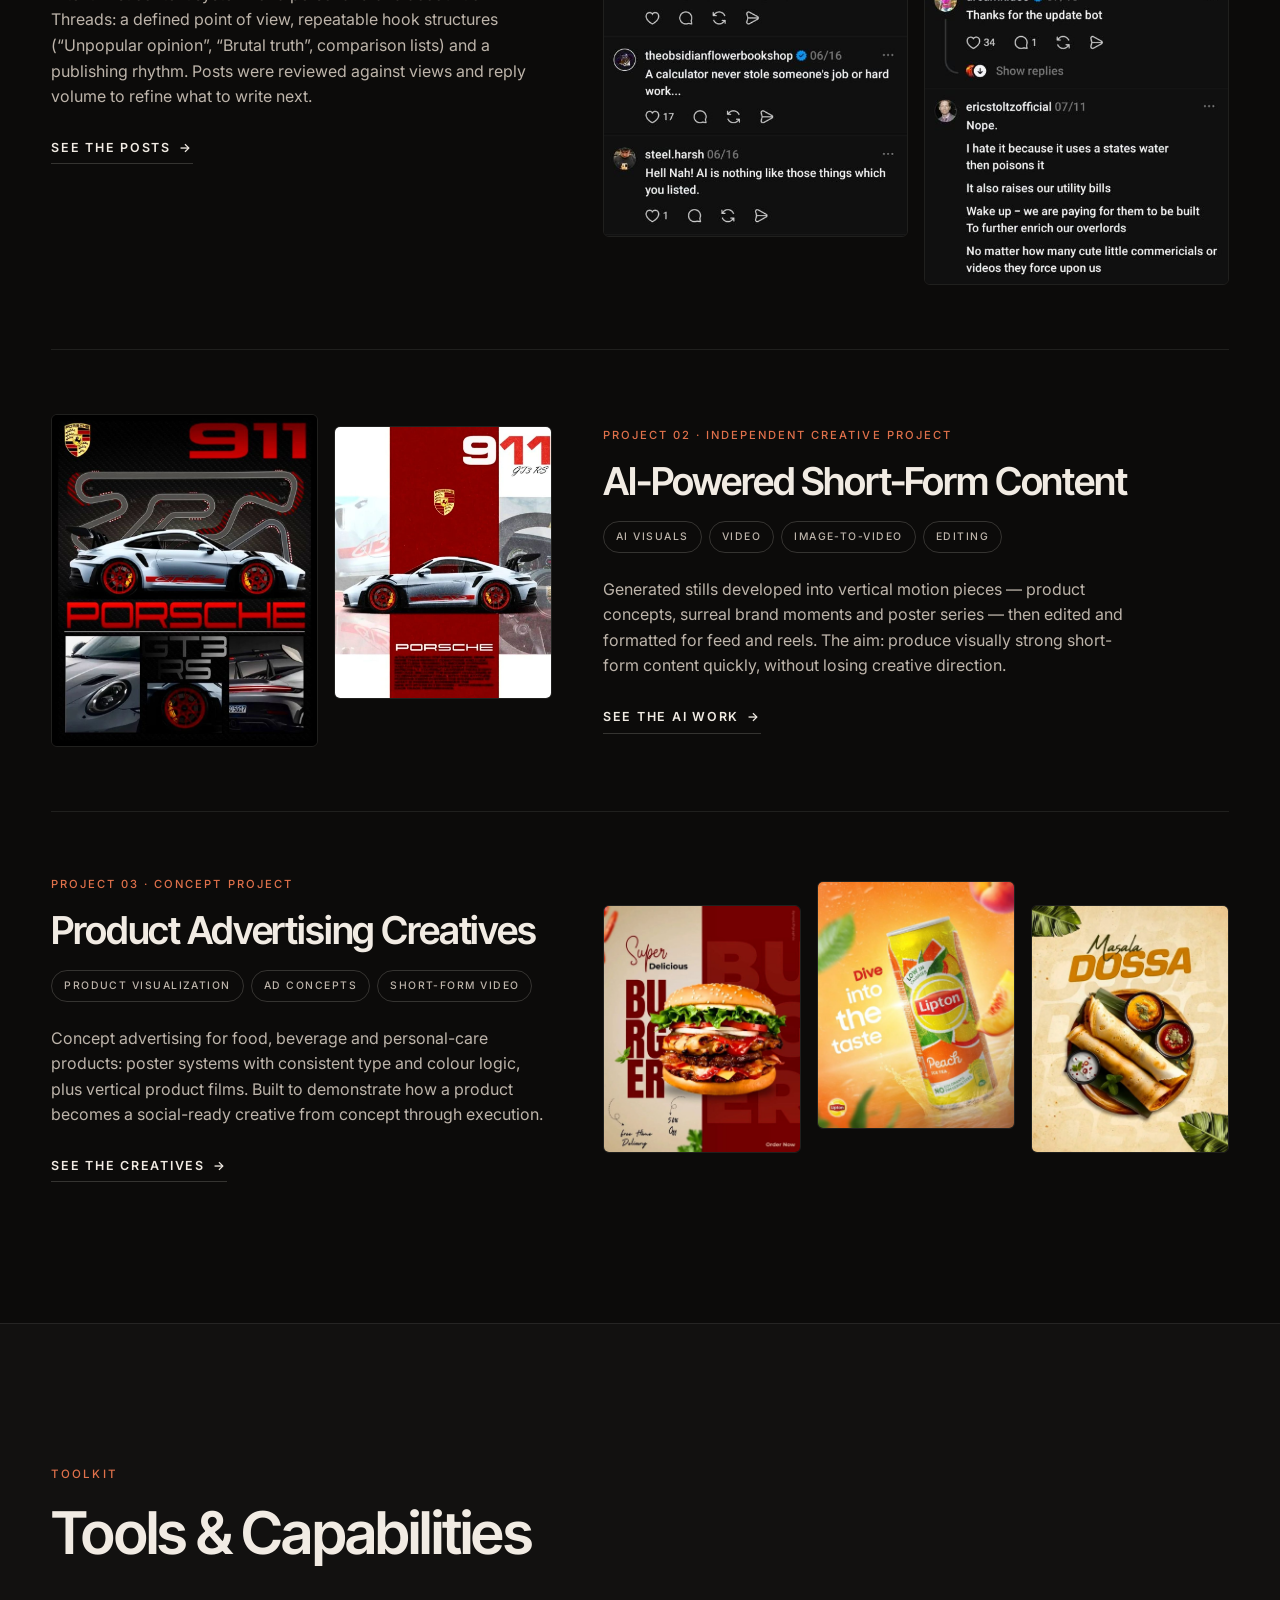
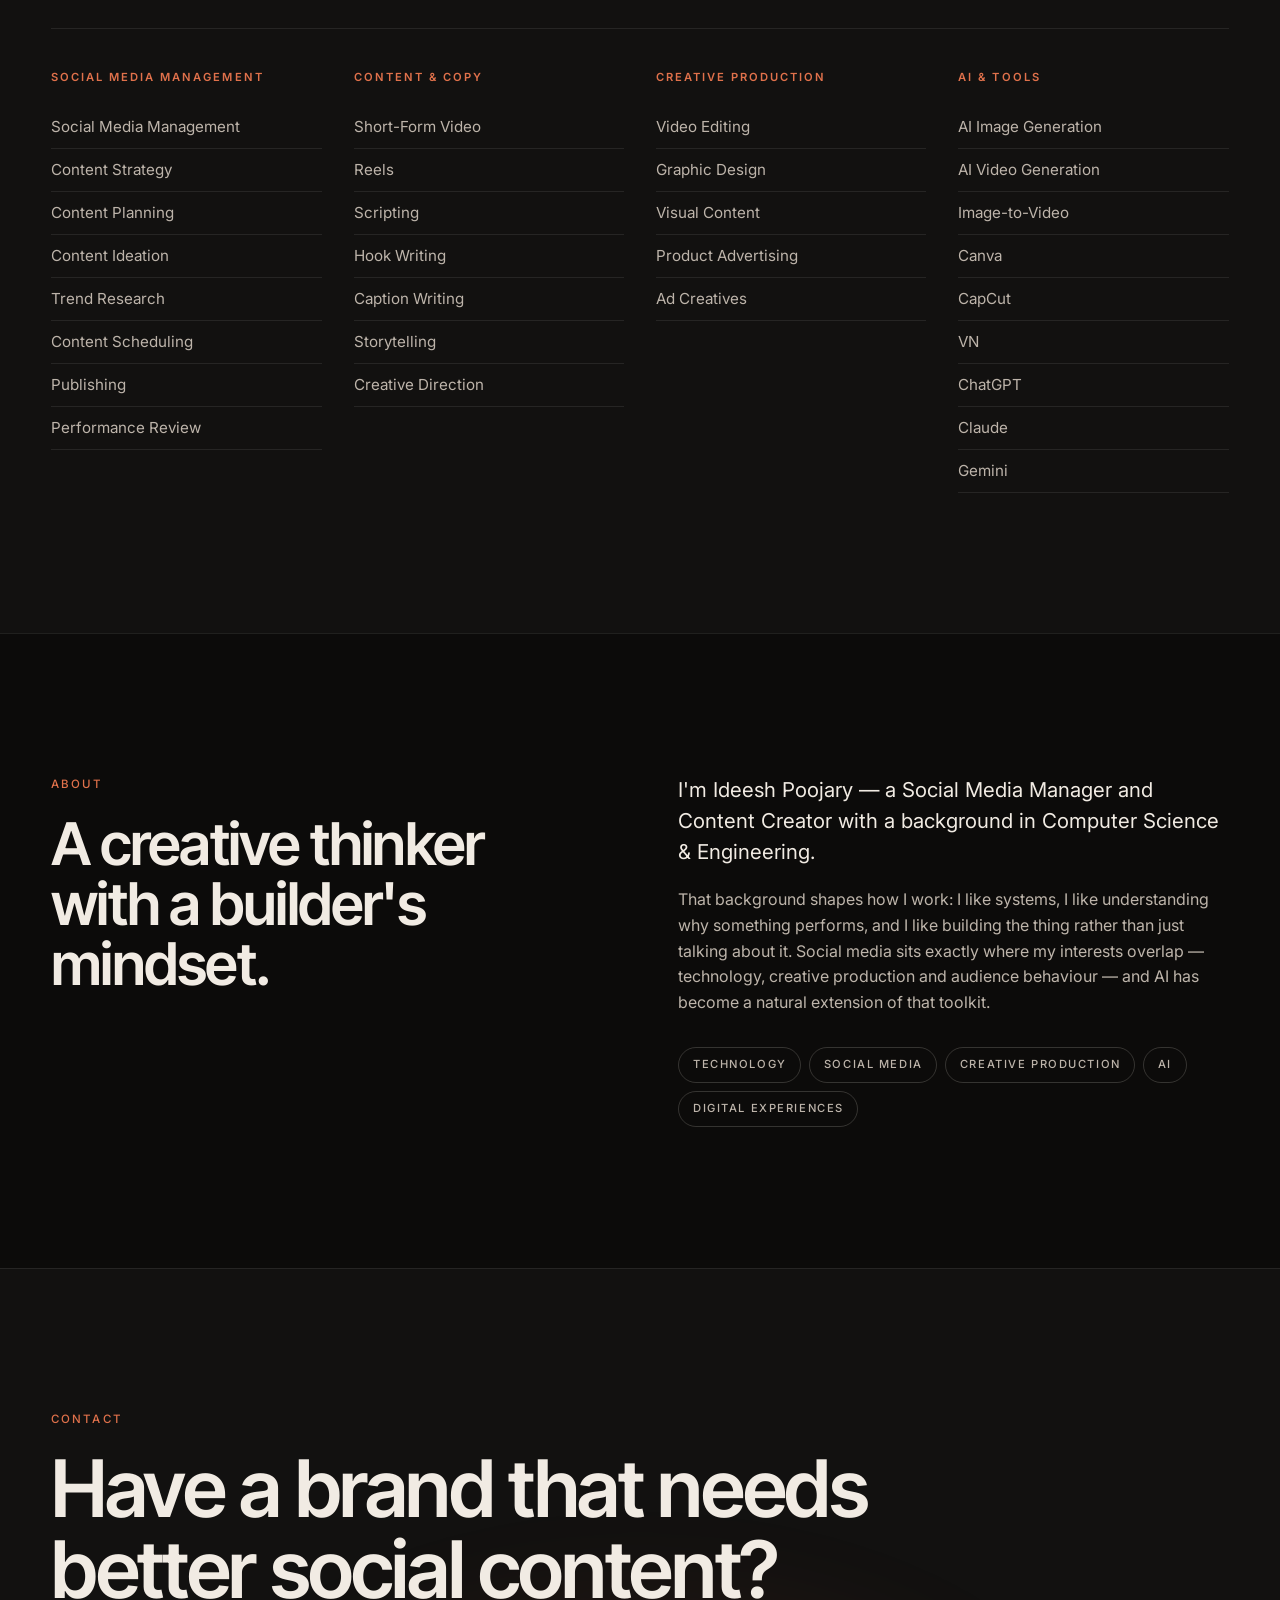
==== commit 28e2c893: "Test automatic deployment" ====
--- a/index.html
+++ b/index.html
@@ -3,10 +3,10 @@
 <head>
   <meta charset="UTF-8">
   <meta name="viewport" content="width=device-width, initial-scale=1.0">
-  <title>Ideesh Poojary — Social Media Manager &amp; Content Creator</title>
+  <title>IDEESH POOJARY — Social Media Manager &amp; Content Creator</title>
   <meta name="description" content="Portfolio of Ideesh Poojary, a Social Media Manager and Content Creator focused on social media strategy, content planning, short-form content and AI-assisted creative production.">
   <meta name="theme-color" content="#0c0b0a">
-  <meta property="og:title" content="Ideesh Poojary — Social Media Manager & Content Creator">
+  <meta property="og:title" content="IDEESH POOJARY — Social Media Manager & Content Creator">
   <meta property="og:description" content="Social media strategy, content planning, short-form content and AI-assisted creative production.">
   <meta property="og:type" content="website">
   <meta property="og:image" content="images/ideesh-portrait.png">
@@ -20,7 +20,7 @@
   <!-- ============ NAVIGATION ============ -->
   <header class="site-header" id="site-header">
     <nav class="nav" aria-label="Primary">
-      <a href="#hero" class="nav-brand" aria-label="Ideesh — back to top">IDEESH</a>
+      <a href="#hero" class="nav-brand" aria-label="IDEESH — back to top">IDEESH</a>
       <ul class="nav-links" id="nav-links">
         <li><a href="#work">Work</a></li>
         <li><a href="#smm">Strategy</a></li>
@@ -45,7 +45,7 @@
       <li><a href="#contact"><span class="mono">04</span>Contact</a></li>
     </ul>
     <div class="mobile-menu-footer">
-      <a href="https://mail.google.com/mail/?view=cm&fs=1&to=ideeshoopjary941@gmail.com&su=Let%27s%20work%20together" class="btn btn-outline" target="_blank" rel="noopener">Let's Work Together!</a>
+      <a href="https://mail.google.com/mail/?view=cm&fs=1&to=ideeshoopjary941@gmail.com&su=Let%27s%20work%20together" class="btn btn-outline" target="_blank" rel="noopener">Let's Work Together</a>
       <div class="social-row">
         <a href="#" data-social="instagram" target="_blank" rel="noopener">Instagram</a>
         <a href="#" data-social="threads" target="_blank" rel="noopener">Threads</a>
@@ -67,7 +67,7 @@
             <span class="line">Manager</span>
             <span class="line"><em>&amp;</em> Content Creator</span>
           </h1>
-          <p class="hero-statement" data-reveal>“I plan, manage, and create social content designed to earn attention, build audiences, and move brands forward.”</p>
+          <p class="hero-statement" data-reveal>“I plan, manage, and create social content designed to earn attention, build audiences, and move brands forward.” TEST</p>
           <p class="hero-capabilities" data-reveal>Strategy <i>·</i> Content <i>·</i> Short-Form <i>·</i> Creative <i>·</i> AI</p>
           <div class="hero-actions" data-reveal>
             <a href="#work" class="btn btn-primary">View My Work</a>
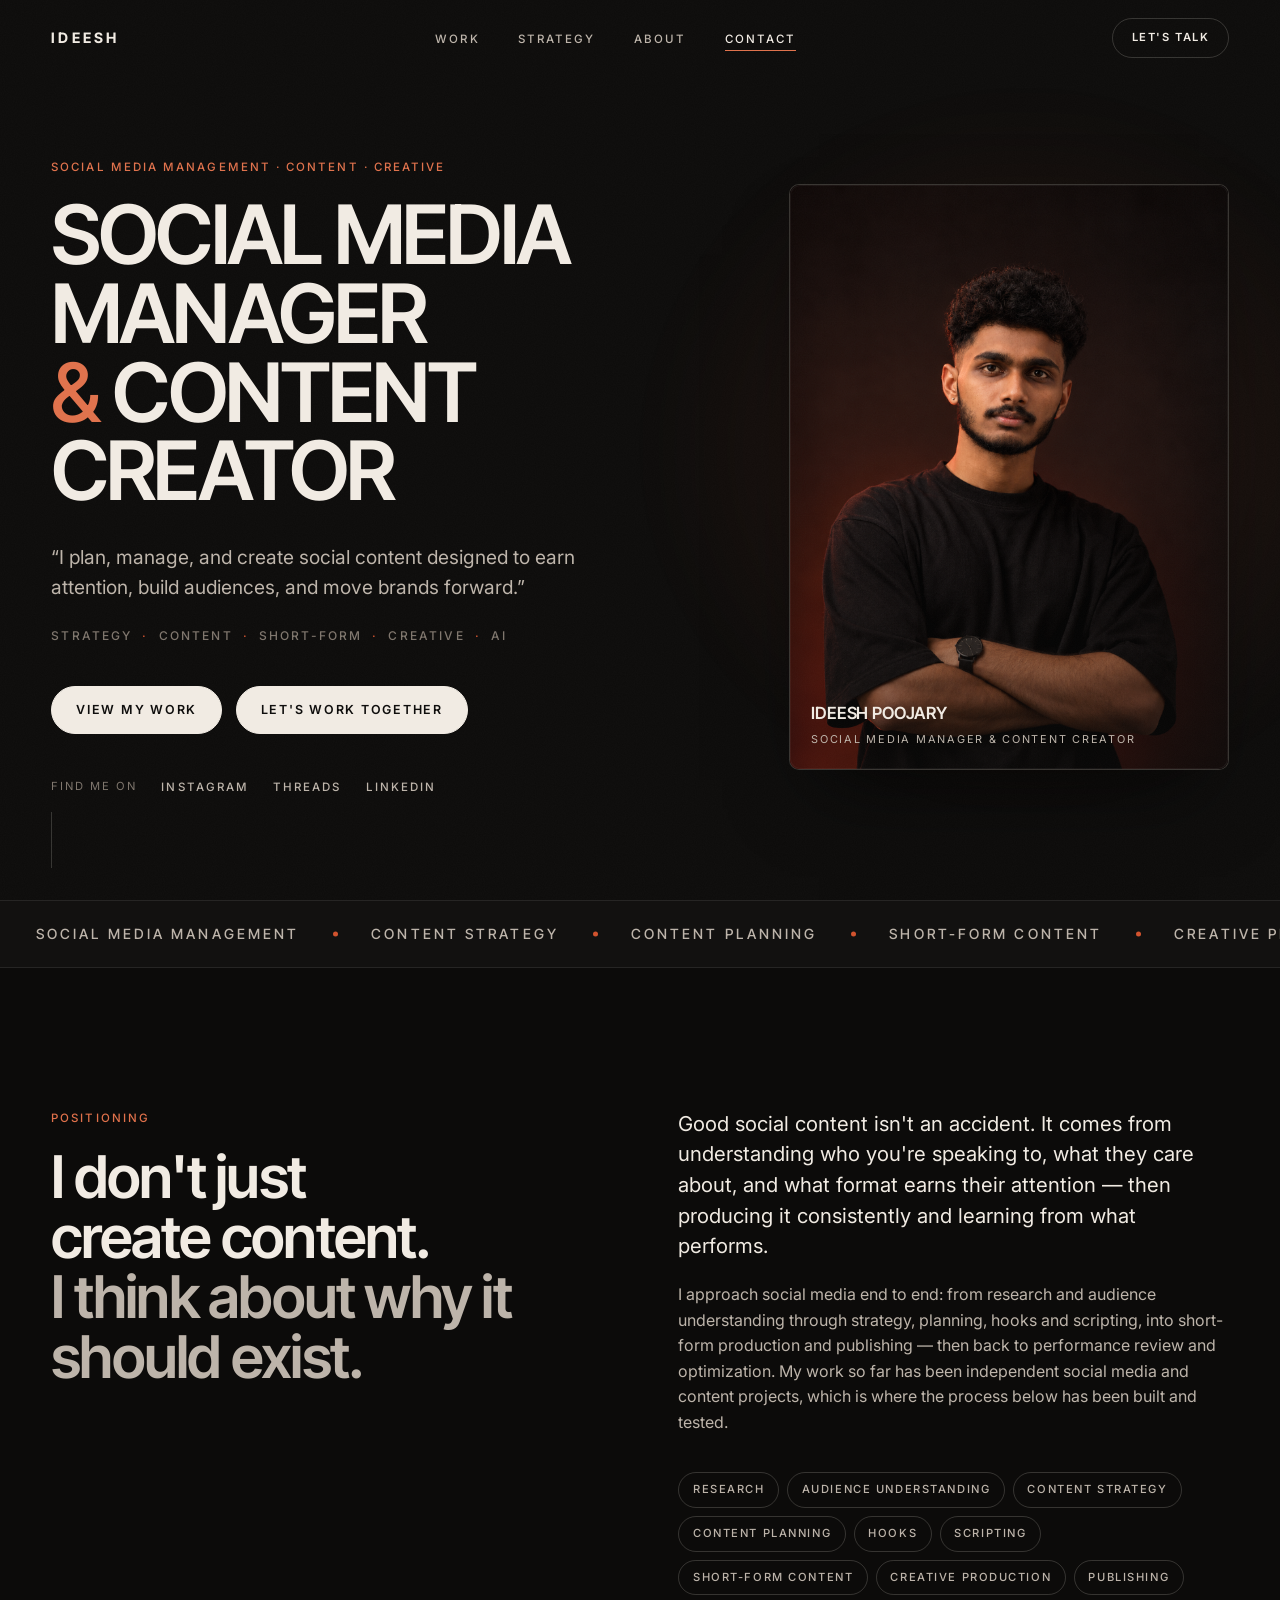
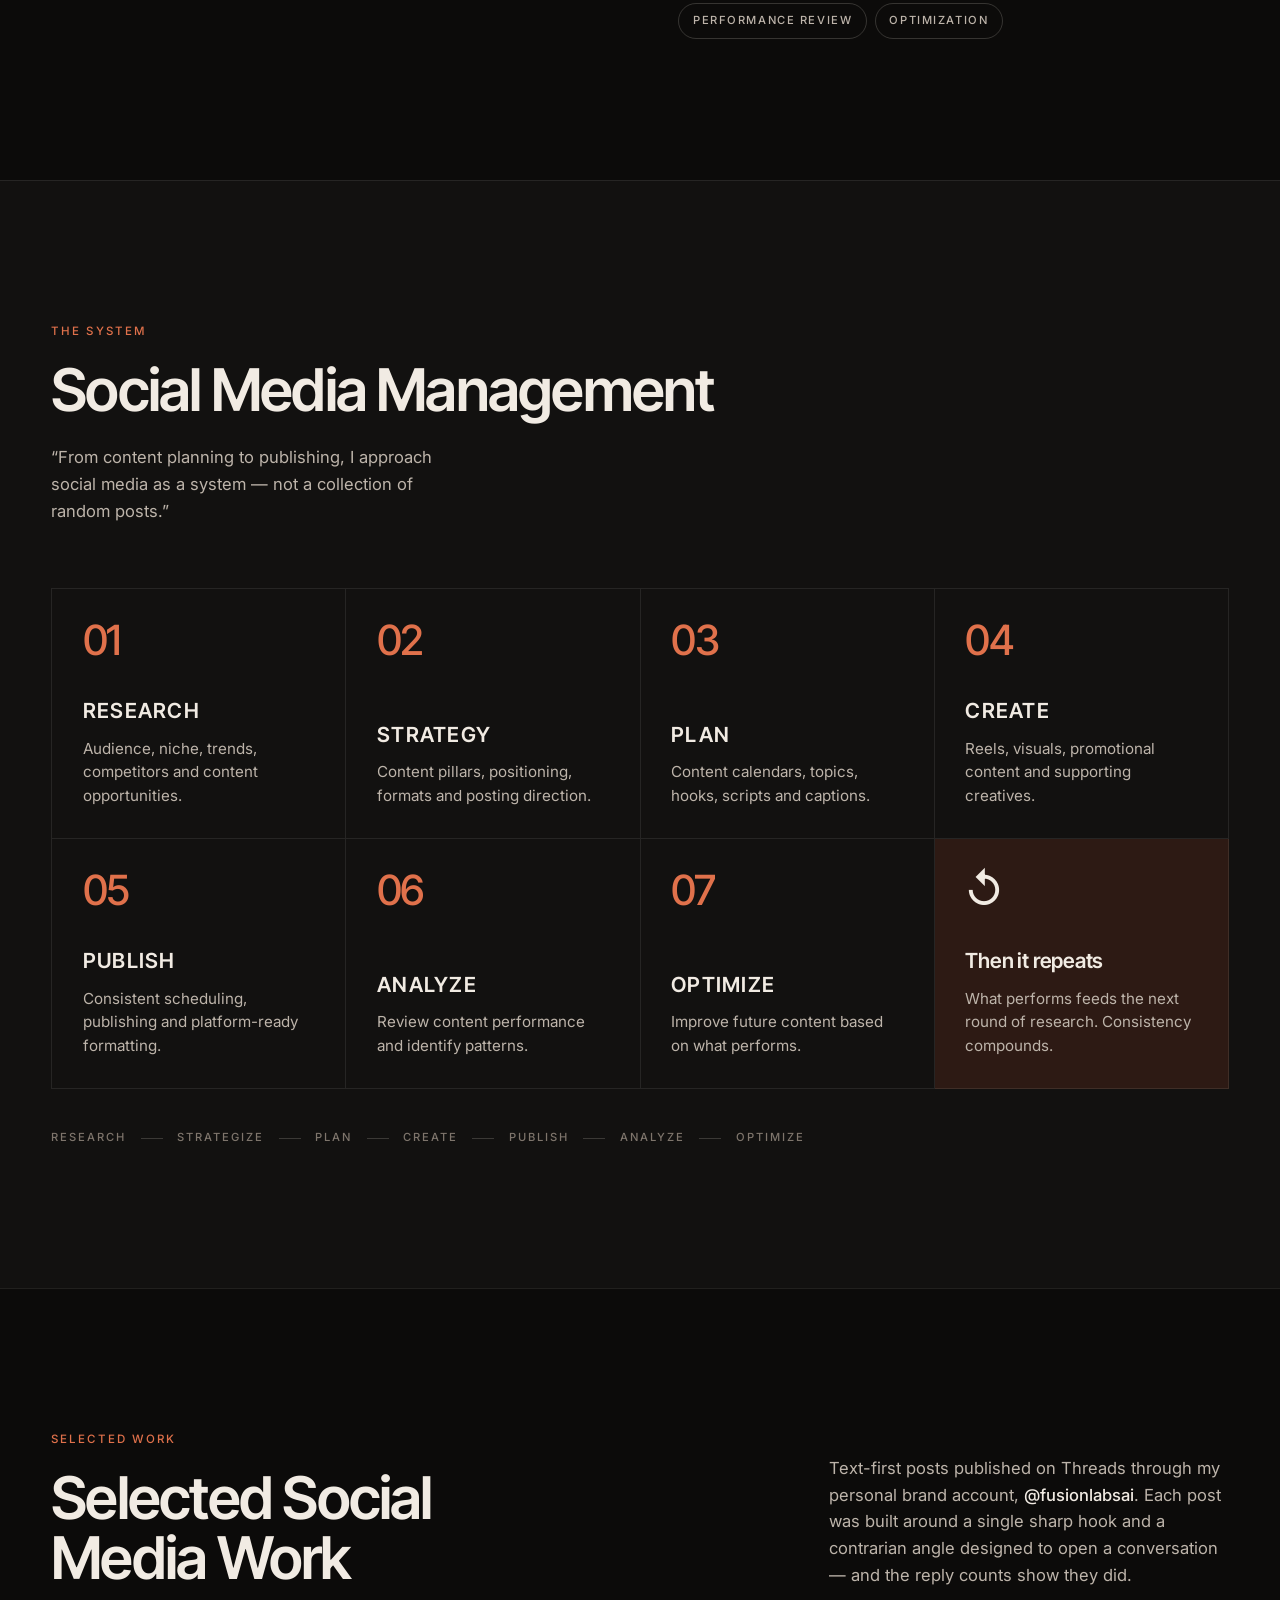
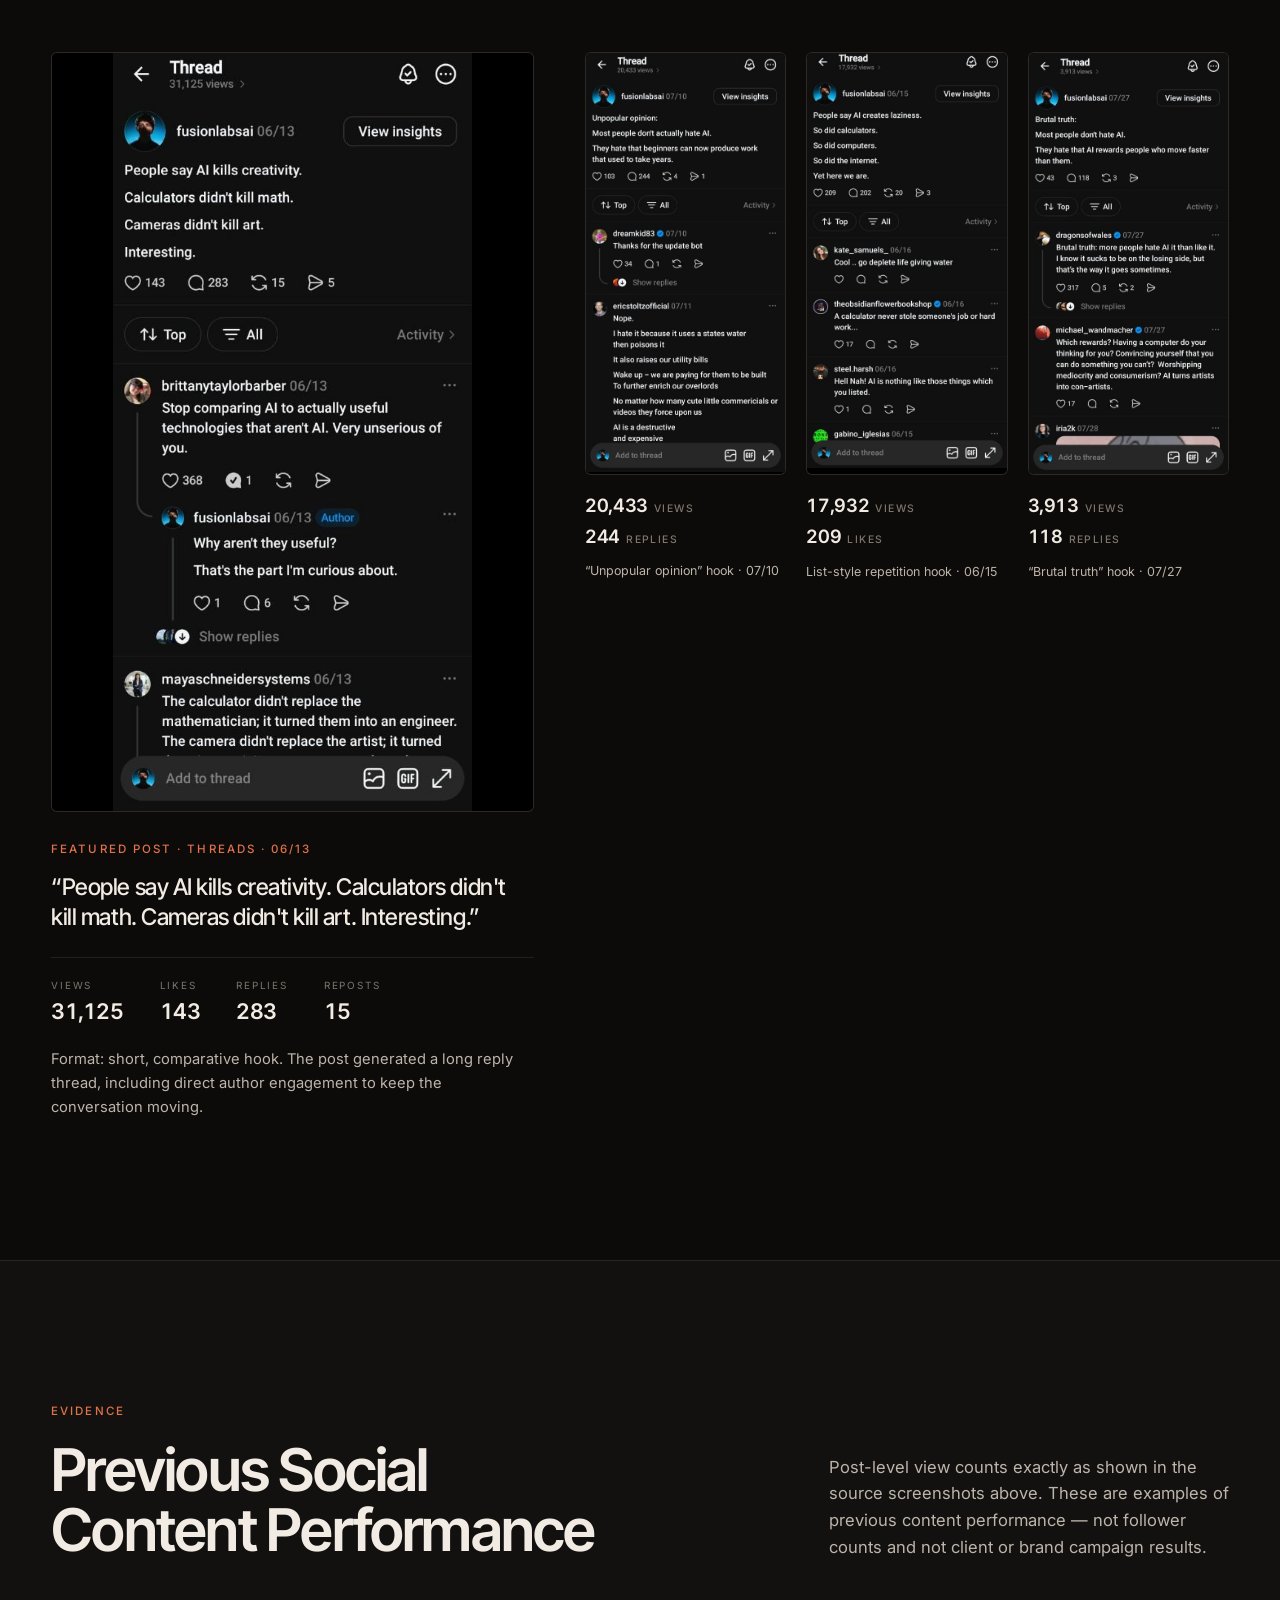
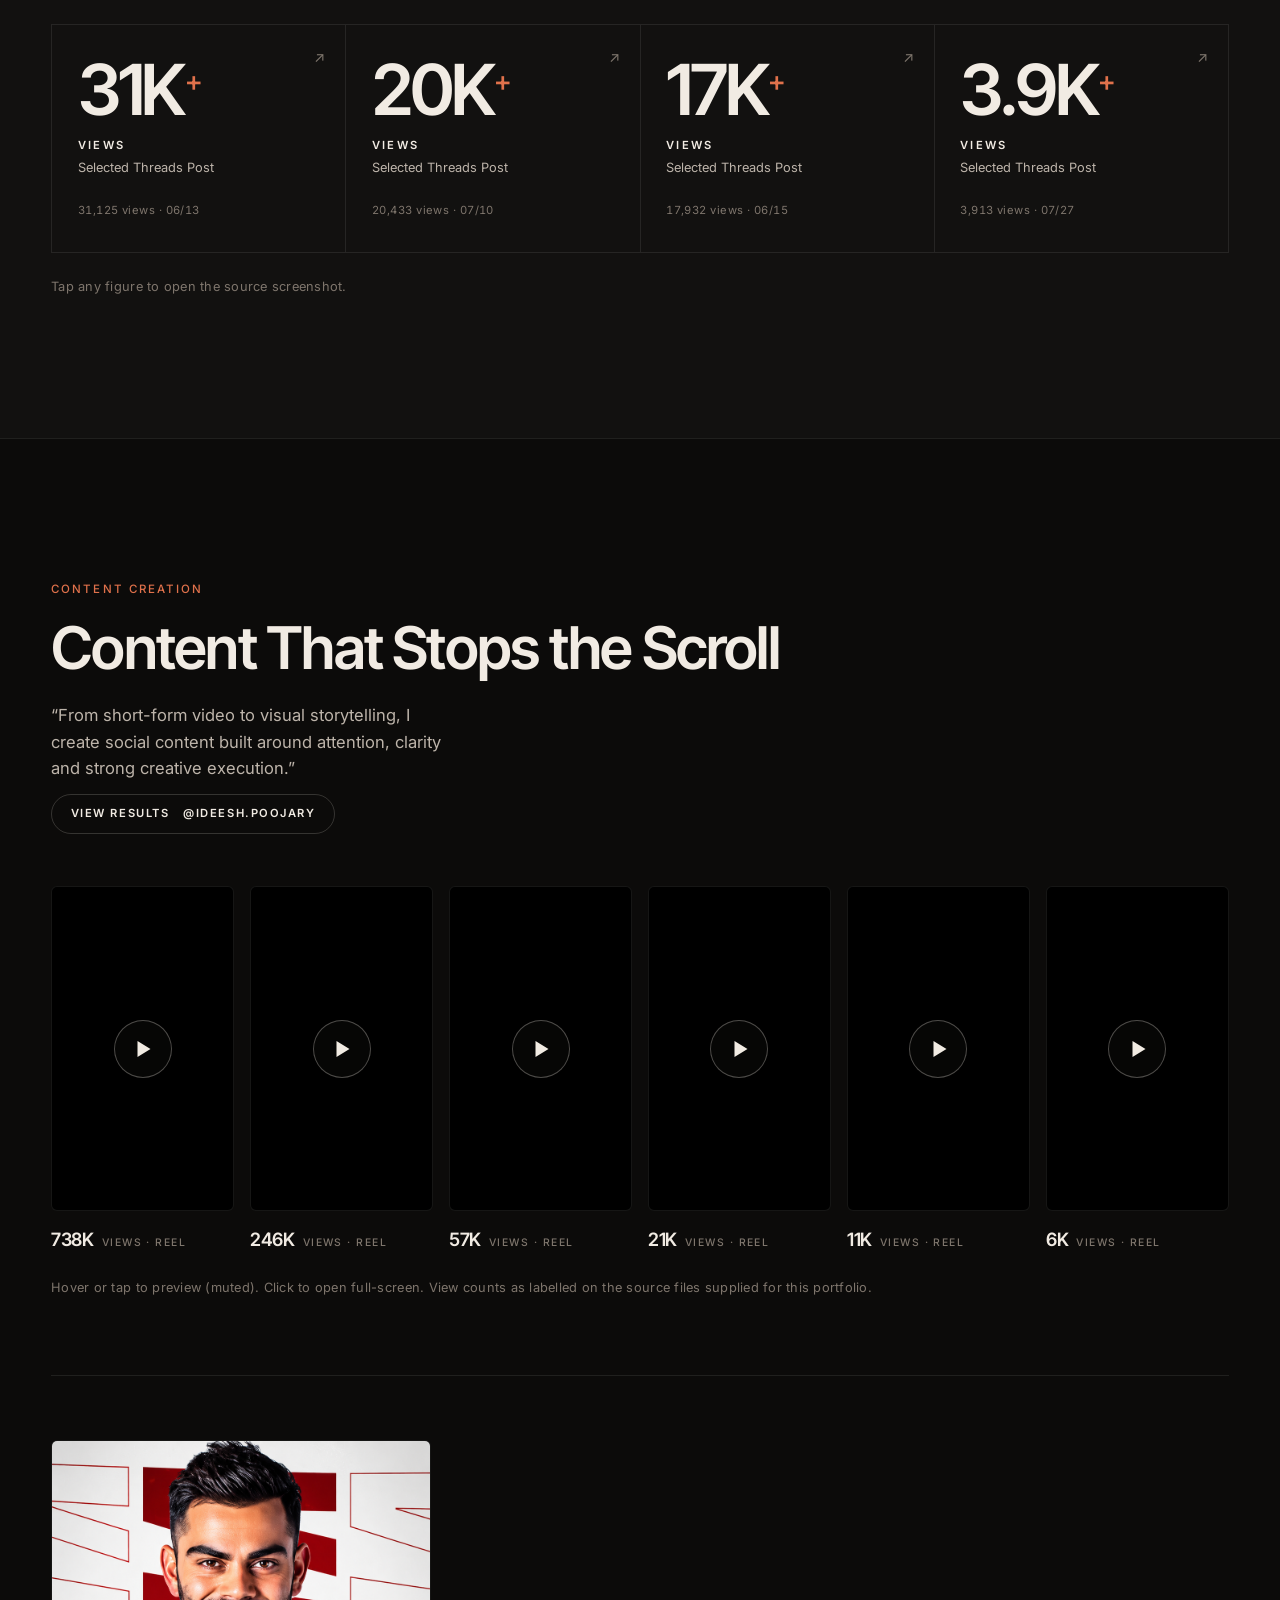
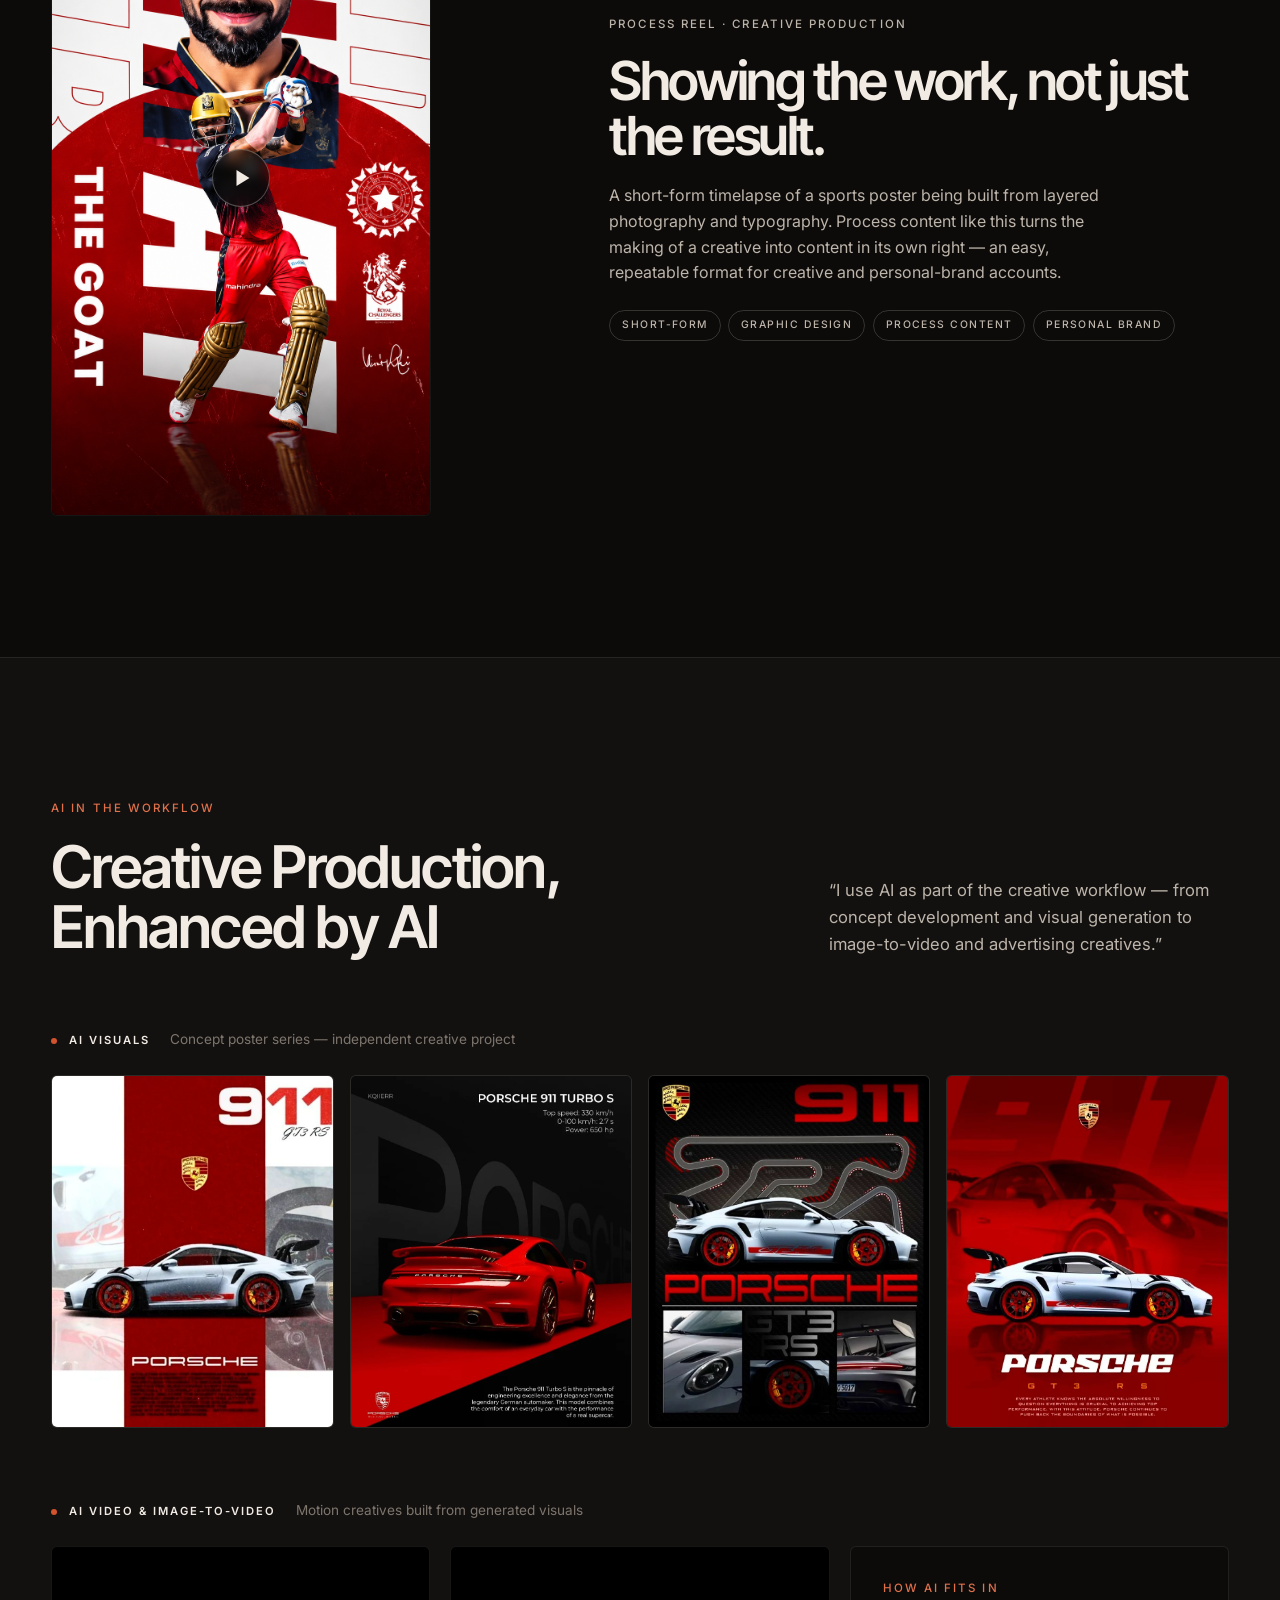
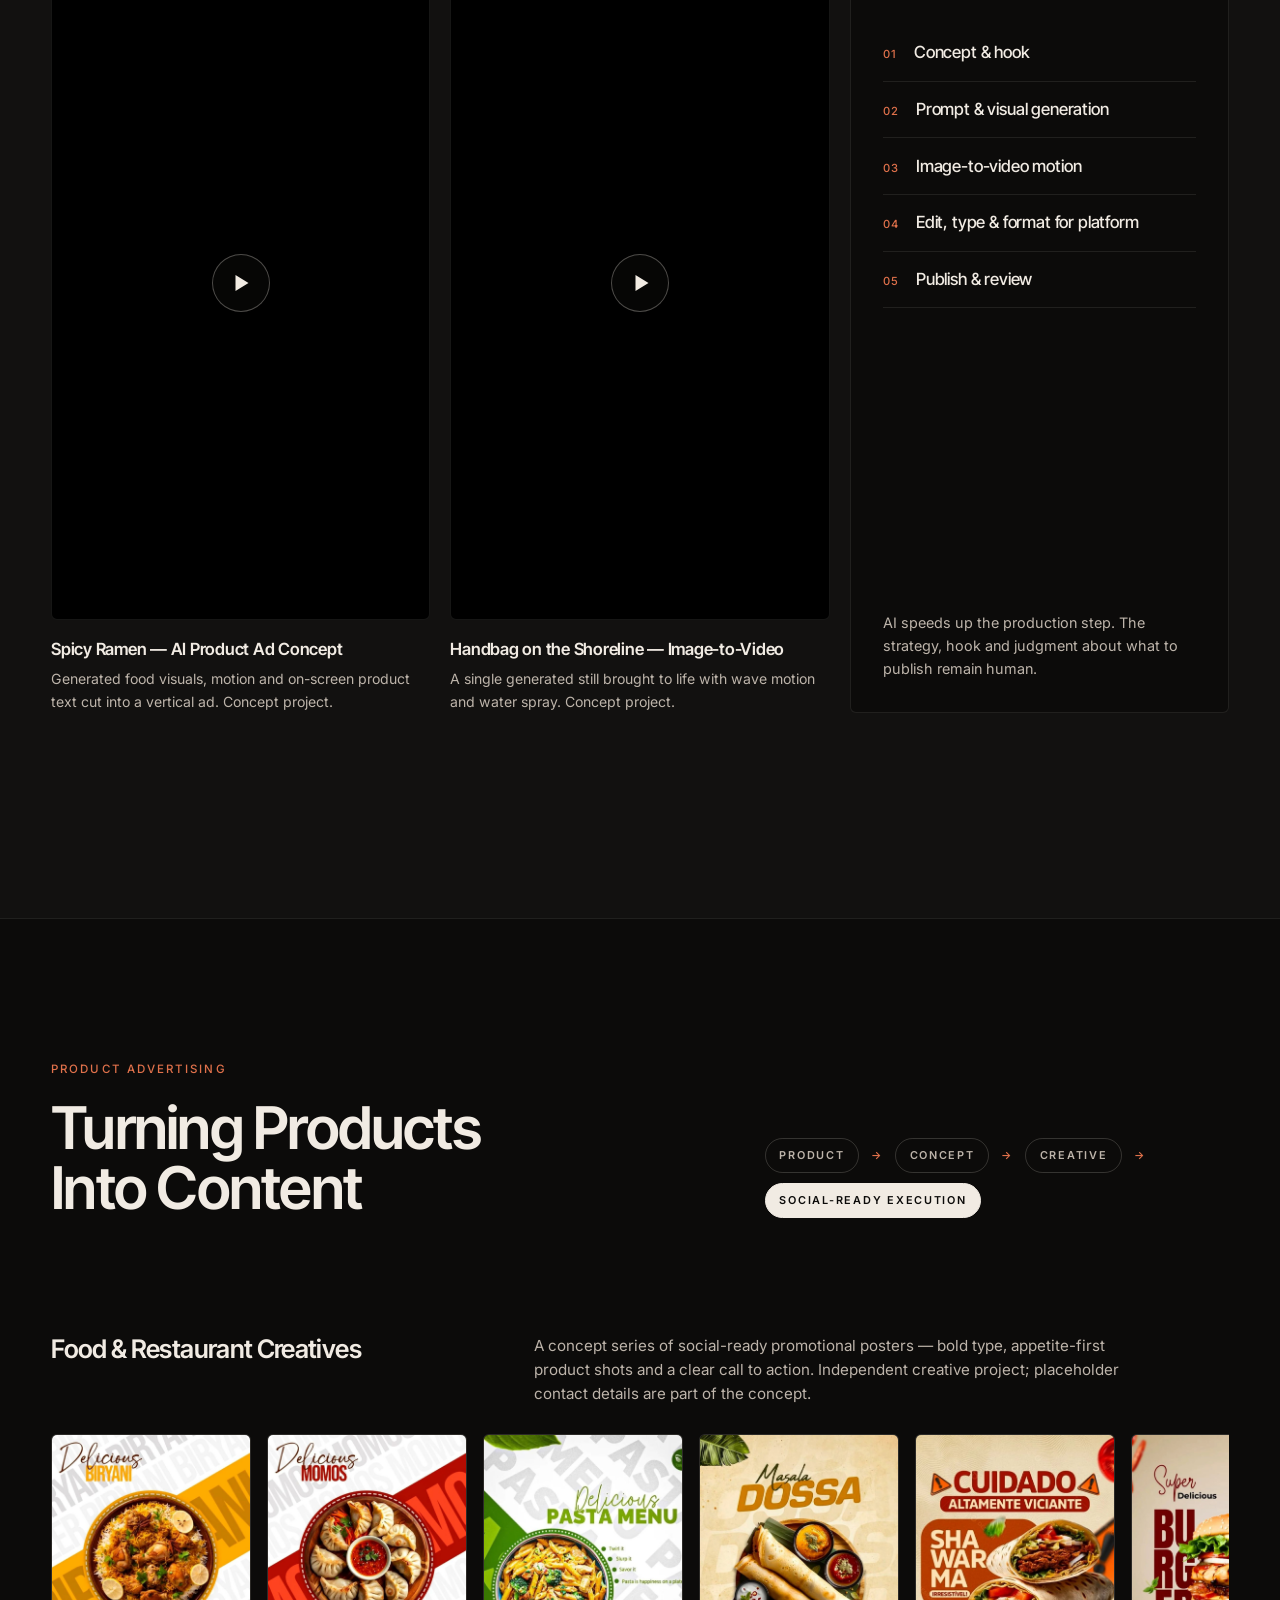
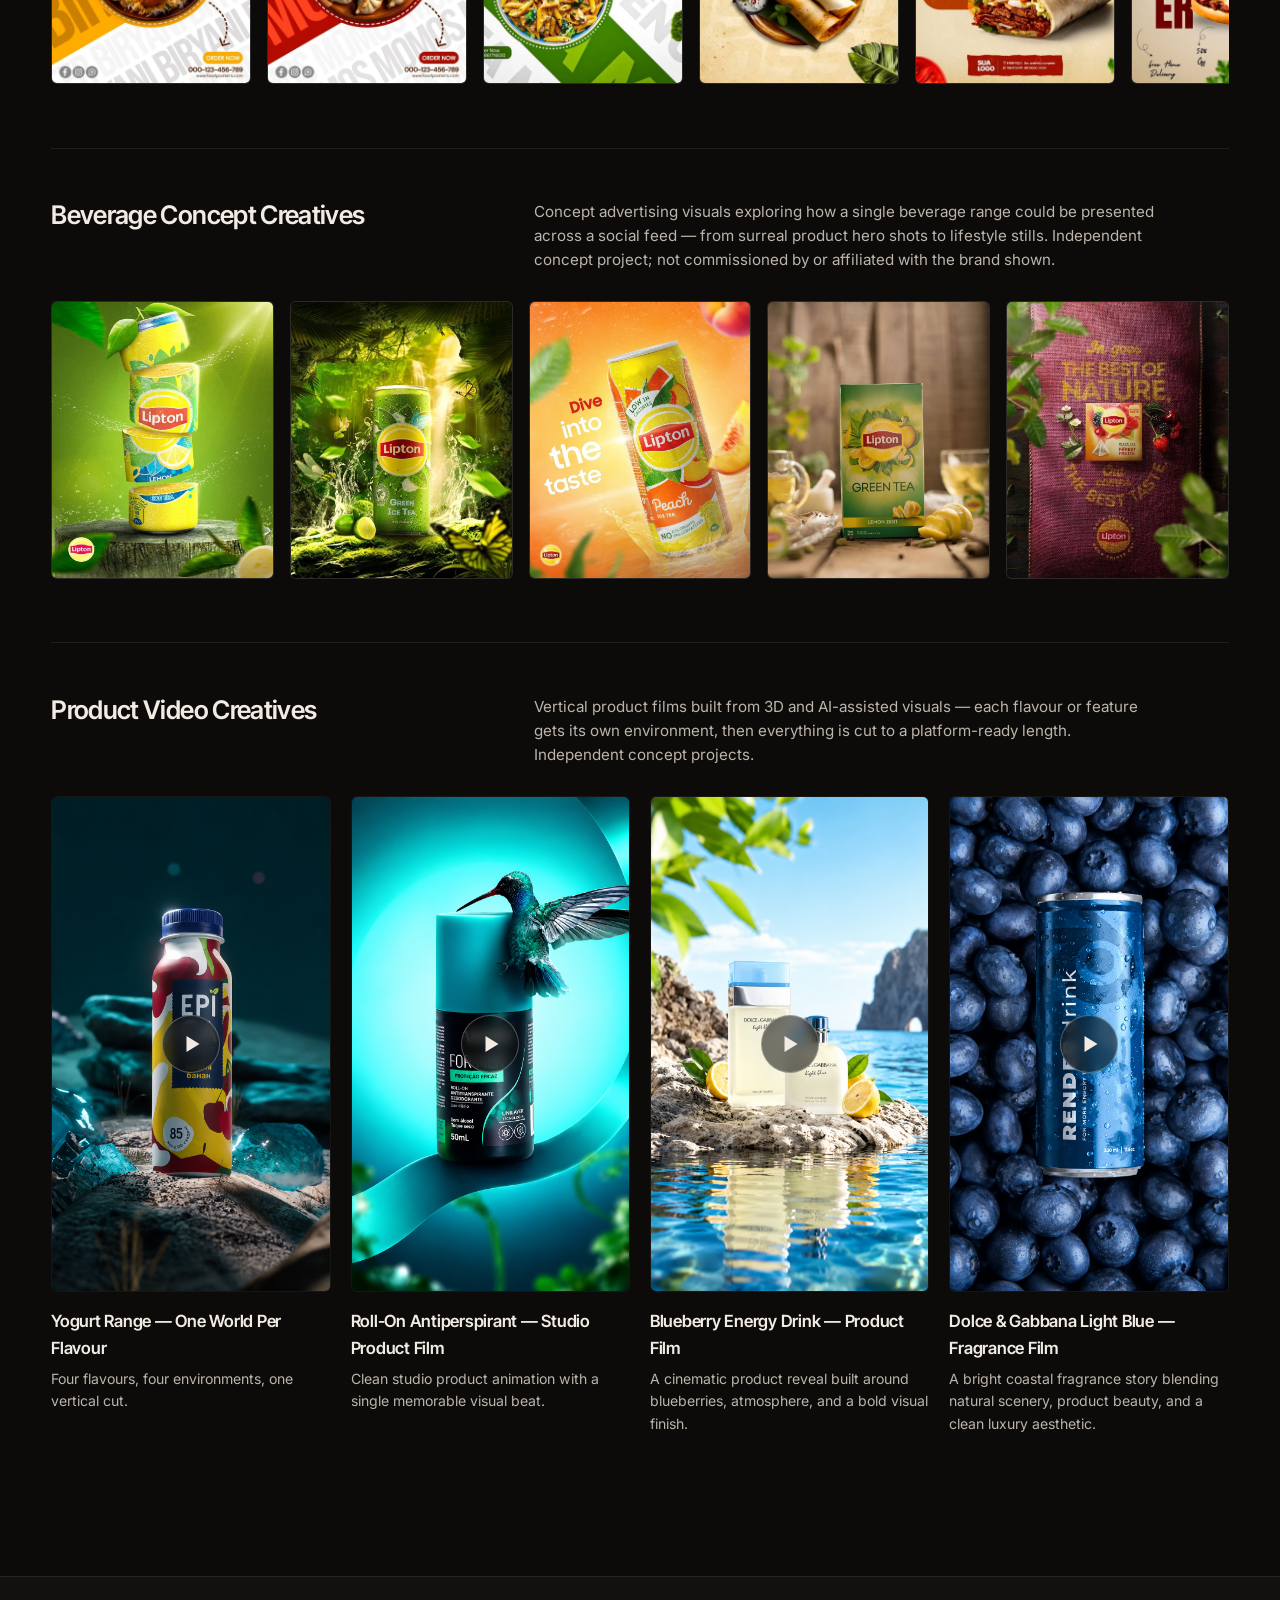
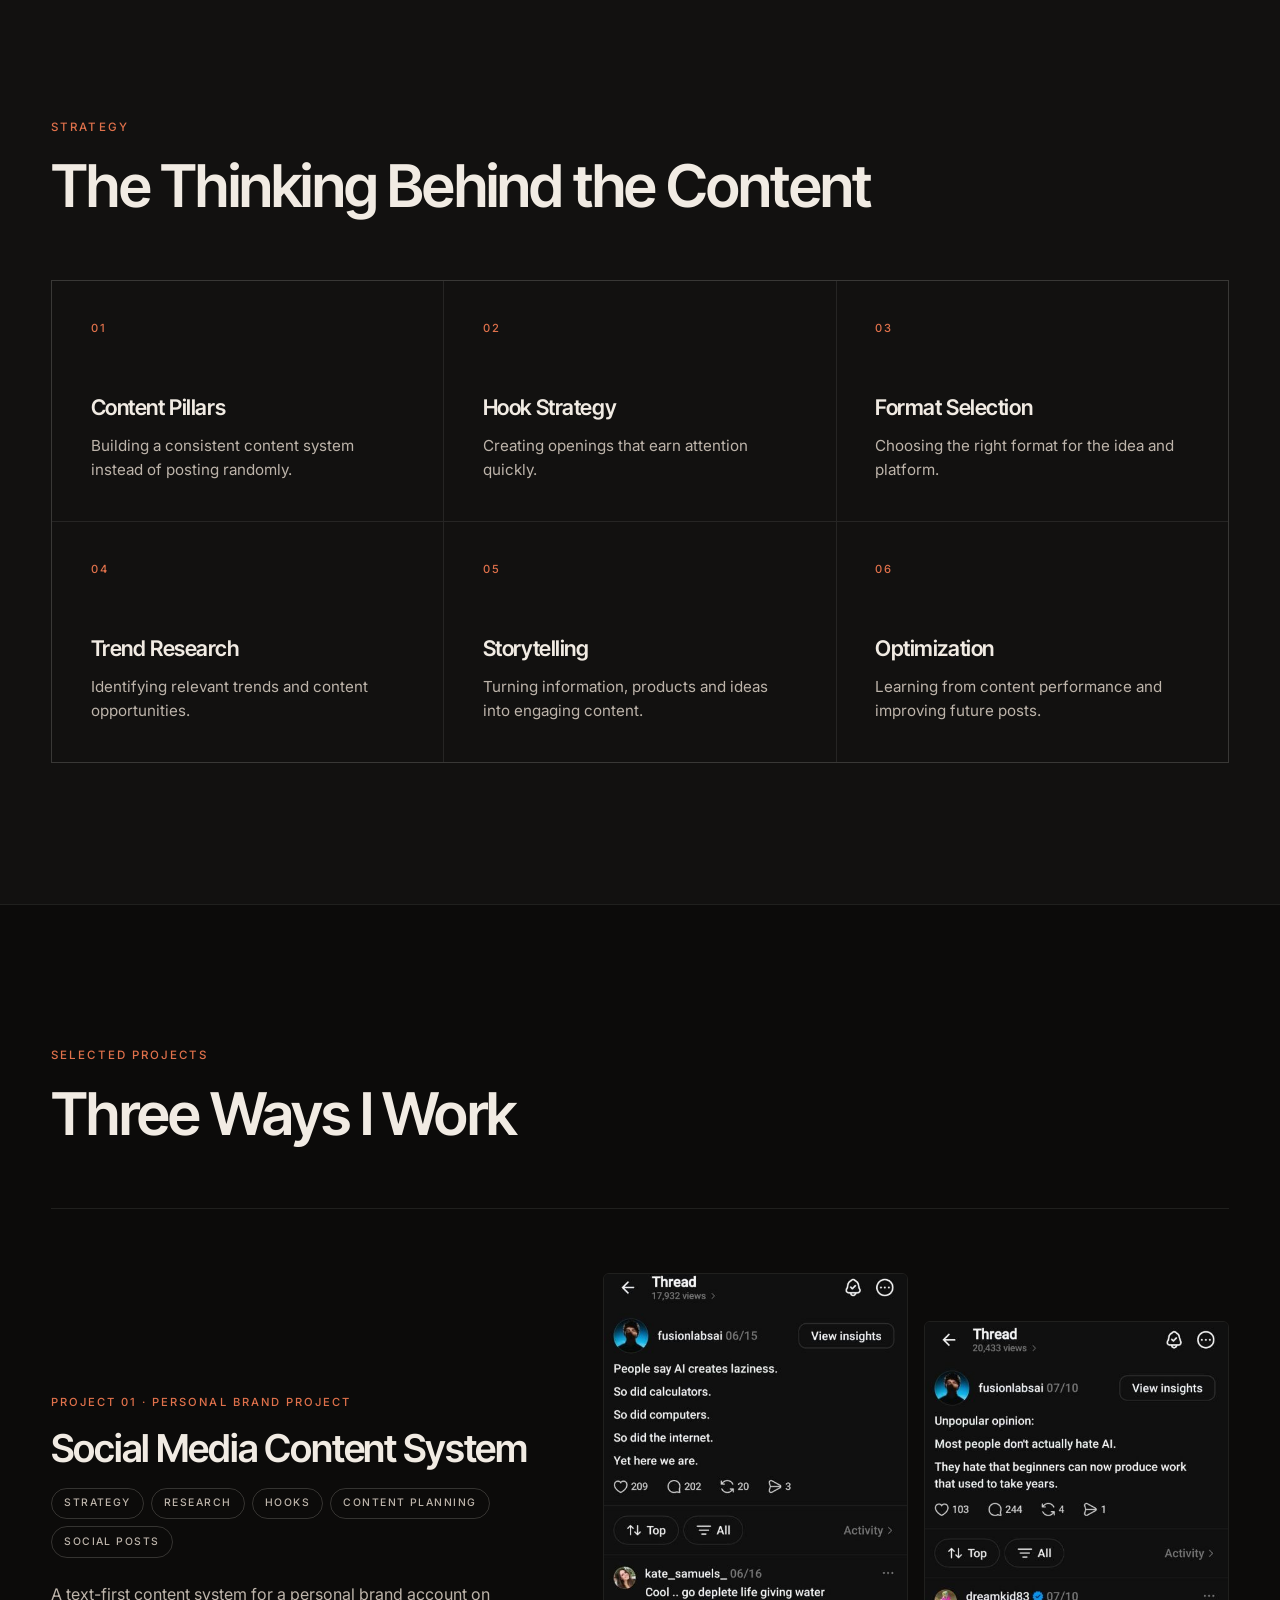
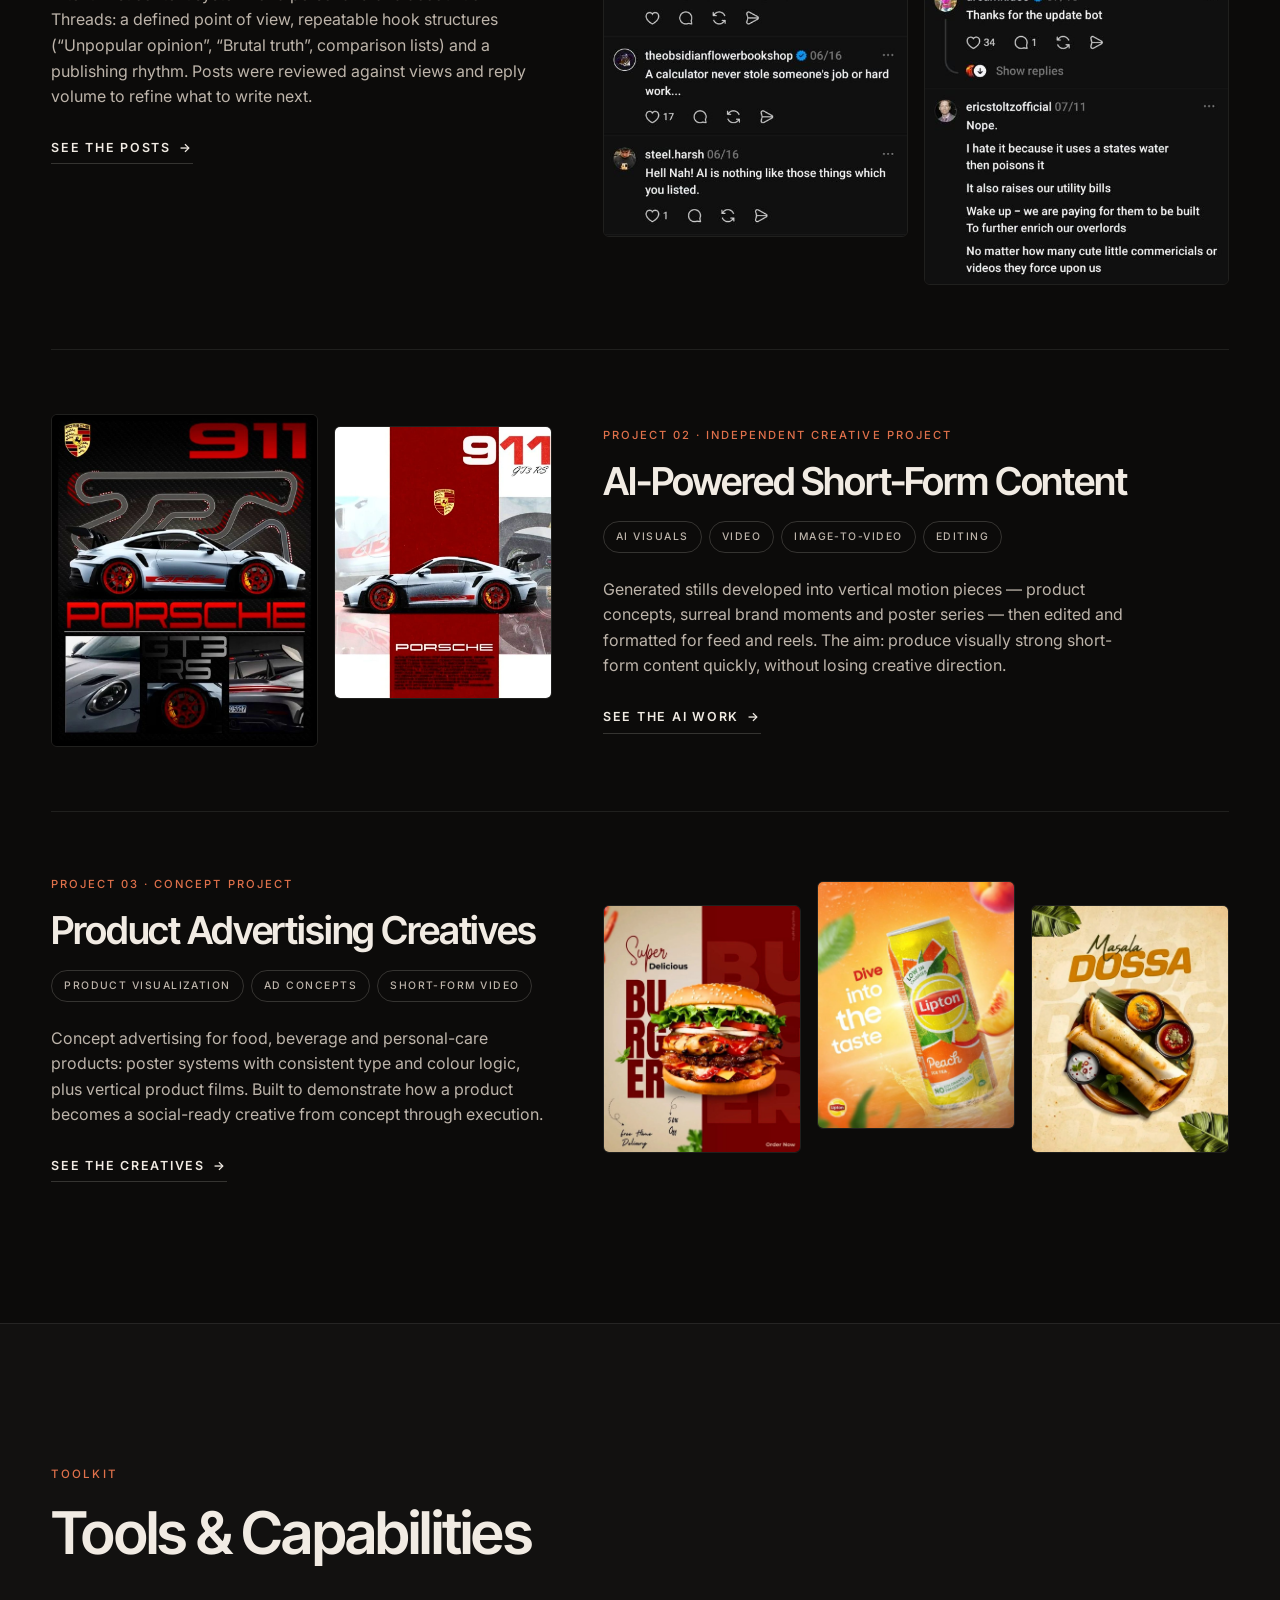
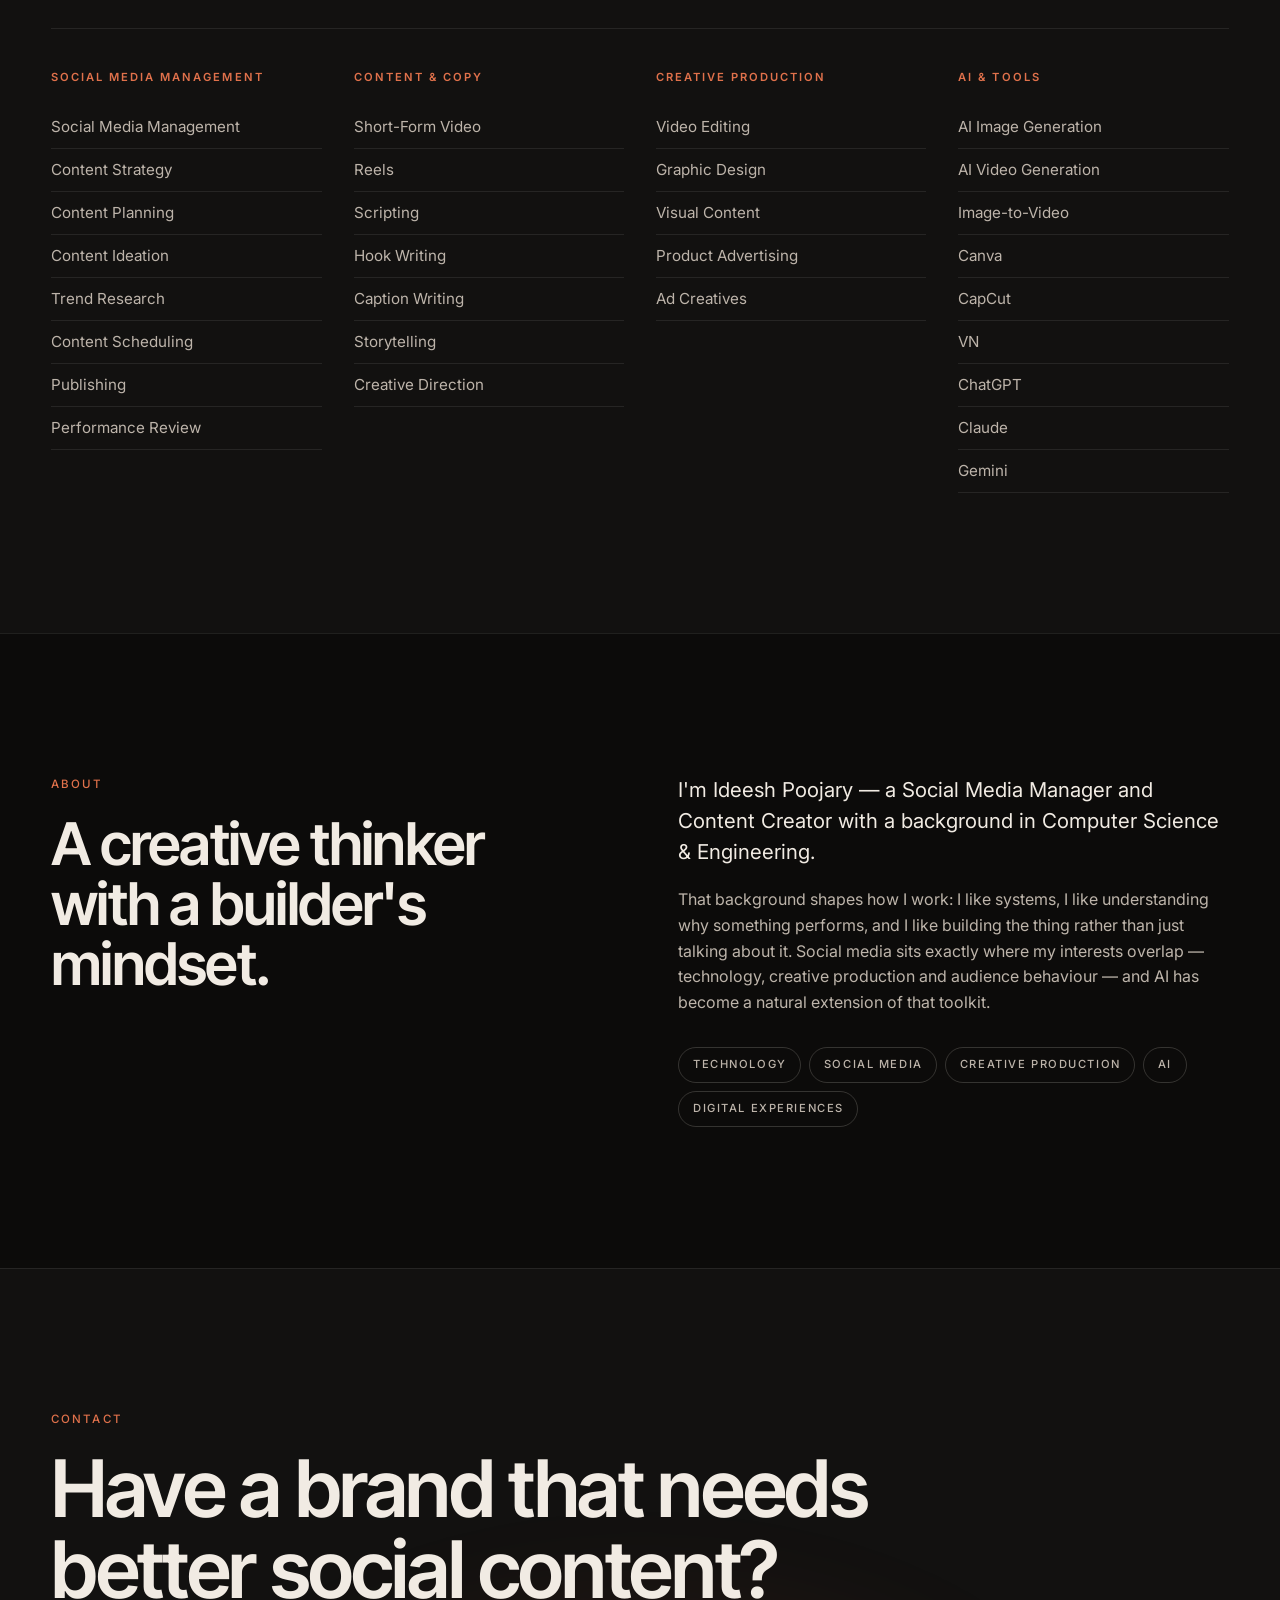
==== commit ac734b14: "Update portfolio" ====
--- a/index.html
+++ b/index.html
@@ -67,7 +67,7 @@
             <span class="line">Manager</span>
             <span class="line"><em>&amp;</em> Content Creator</span>
           </h1>
-          <p class="hero-statement" data-reveal>“I plan, manage, and create social content designed to earn attention, build audiences, and move brands forward.” TEST</p>
+          <p class="hero-statement" data-reveal>“I plan, manage, and create social content designed to earn attention, build audiences, and move brands forward.”</p>
           <p class="hero-capabilities" data-reveal>Strategy <i>·</i> Content <i>·</i> Short-Form <i>·</i> Creative <i>·</i> AI</p>
           <div class="hero-actions" data-reveal>
             <a href="#work" class="btn btn-primary">View My Work</a>
@@ -83,10 +83,10 @@
 
         <figure class="hero-portrait" data-reveal>
           <div class="portrait-frame">
-            <img src="images/ideesh-portrait.png" alt="Ideesh Poojary — professional portrait, arms crossed, wearing a black t-shirt against a dark warm-lit background" width="683" height="1024" fetchpriority="high">
+            <img src="images/ideesh-portrait.png" alt="IDEESH POOJARY — professional portrait, arms crossed, wearing a black t-shirt against a dark warm-lit background" width="683" height="1024" fetchpriority="high">
           </div>
           <figcaption class="portrait-caption">
-            <span class="portrait-name">Ideesh Poojary</span>
+            <span class="portrait-name">IDEESH POOJARY</span>
             <span class="portrait-role">Social Media Manager &amp; Content Creator</span>
           </figcaption>
         </figure>
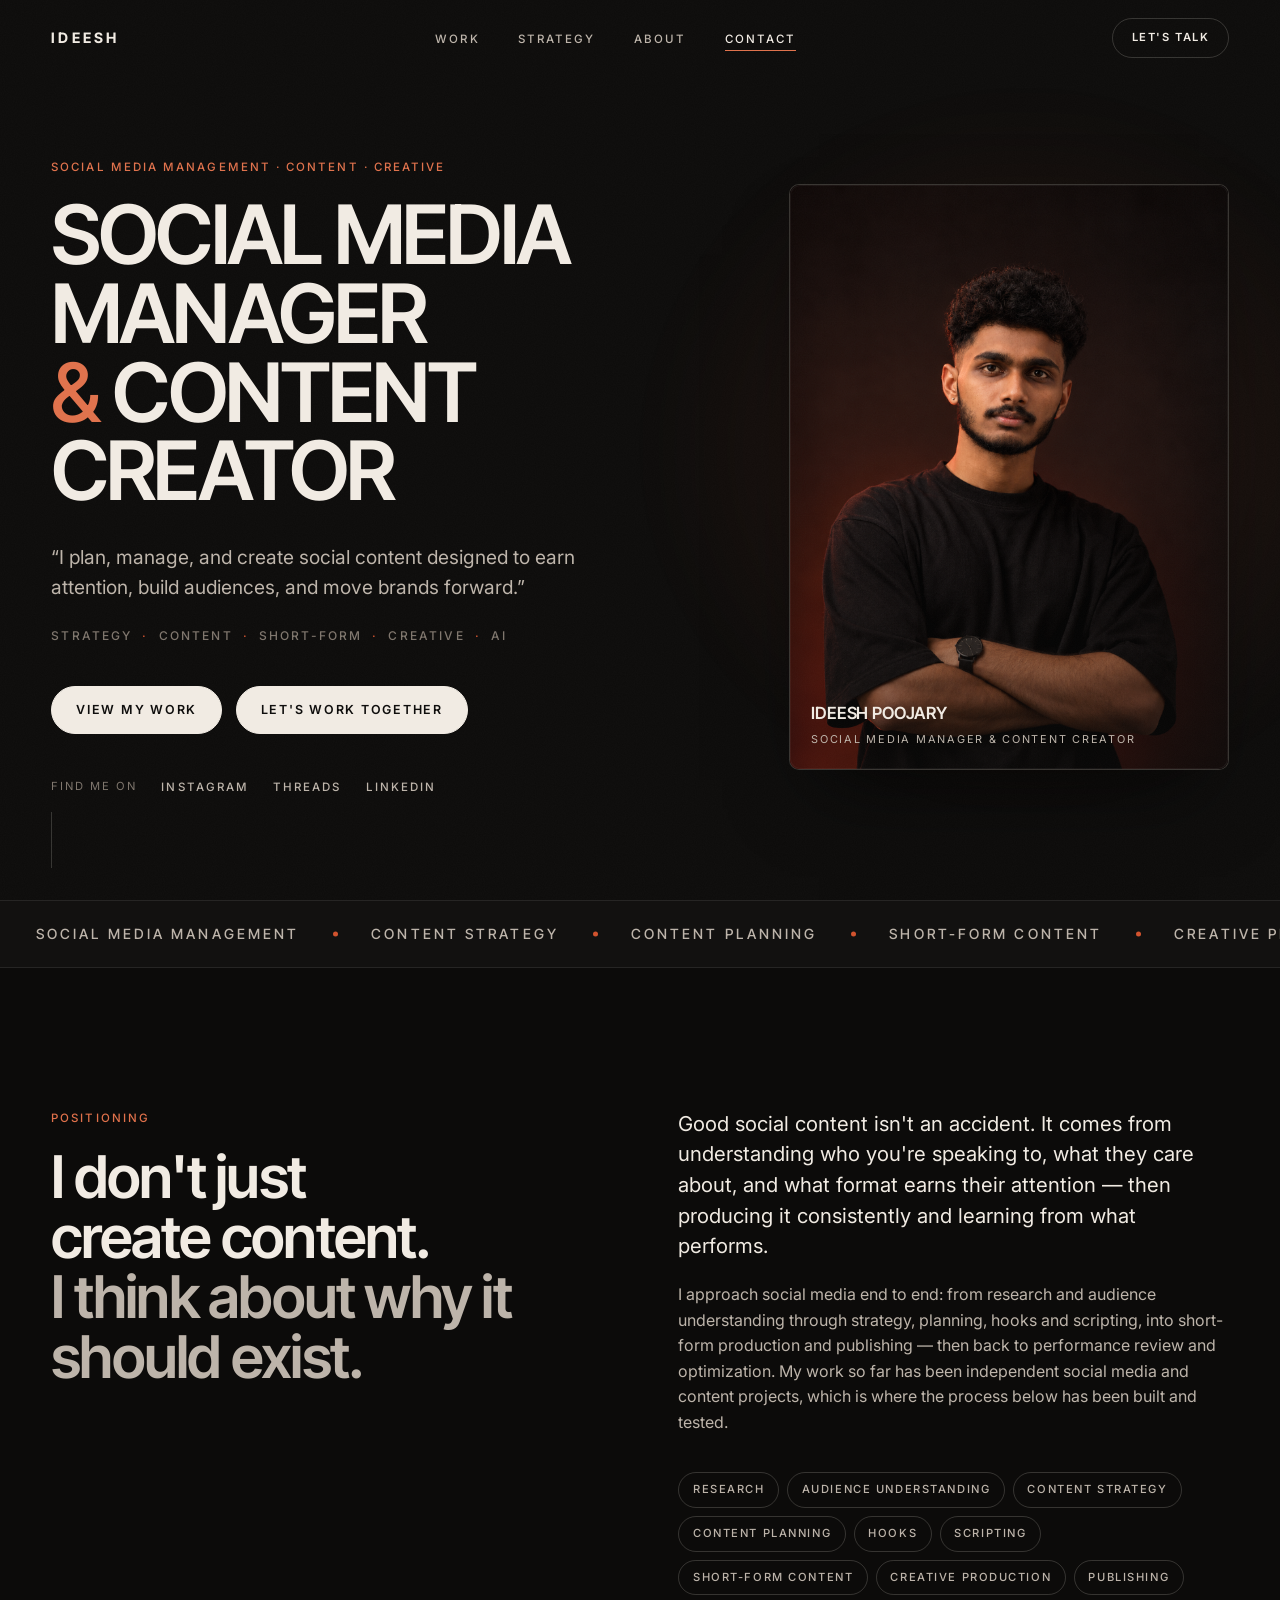
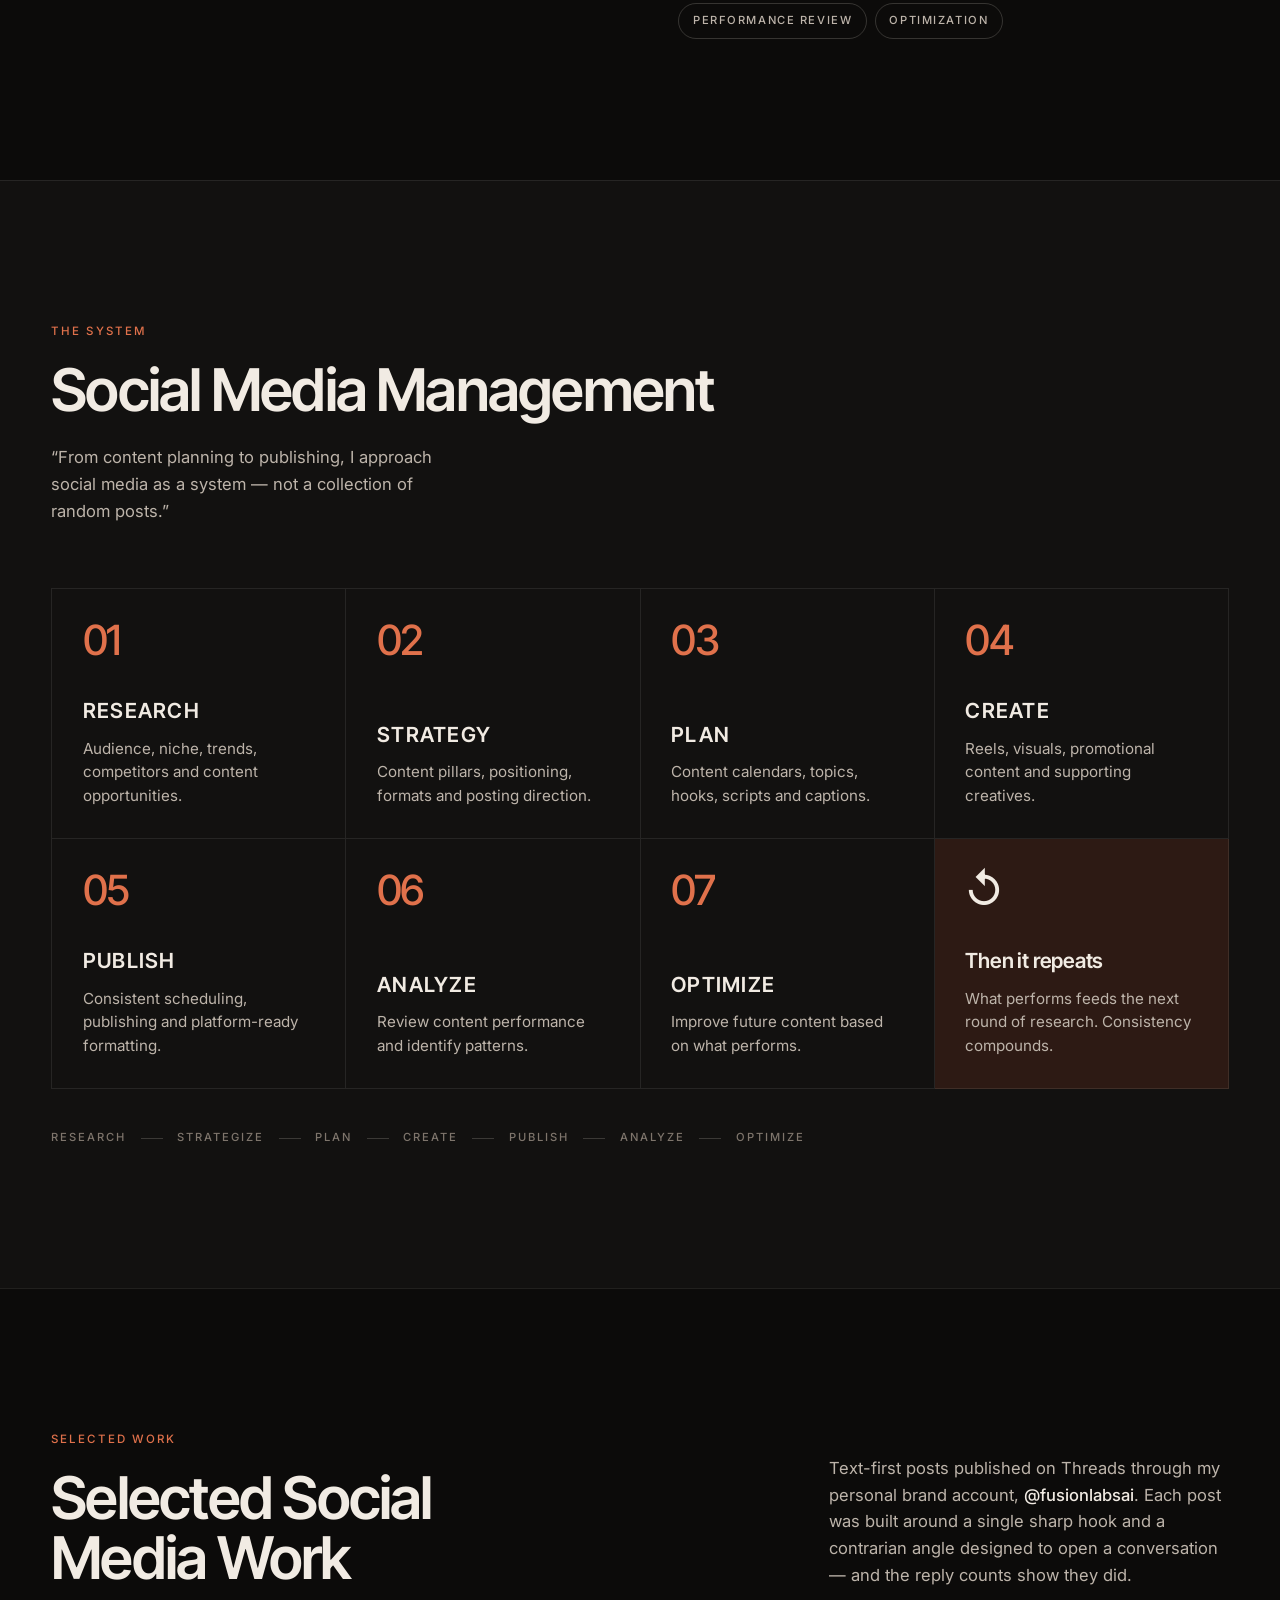
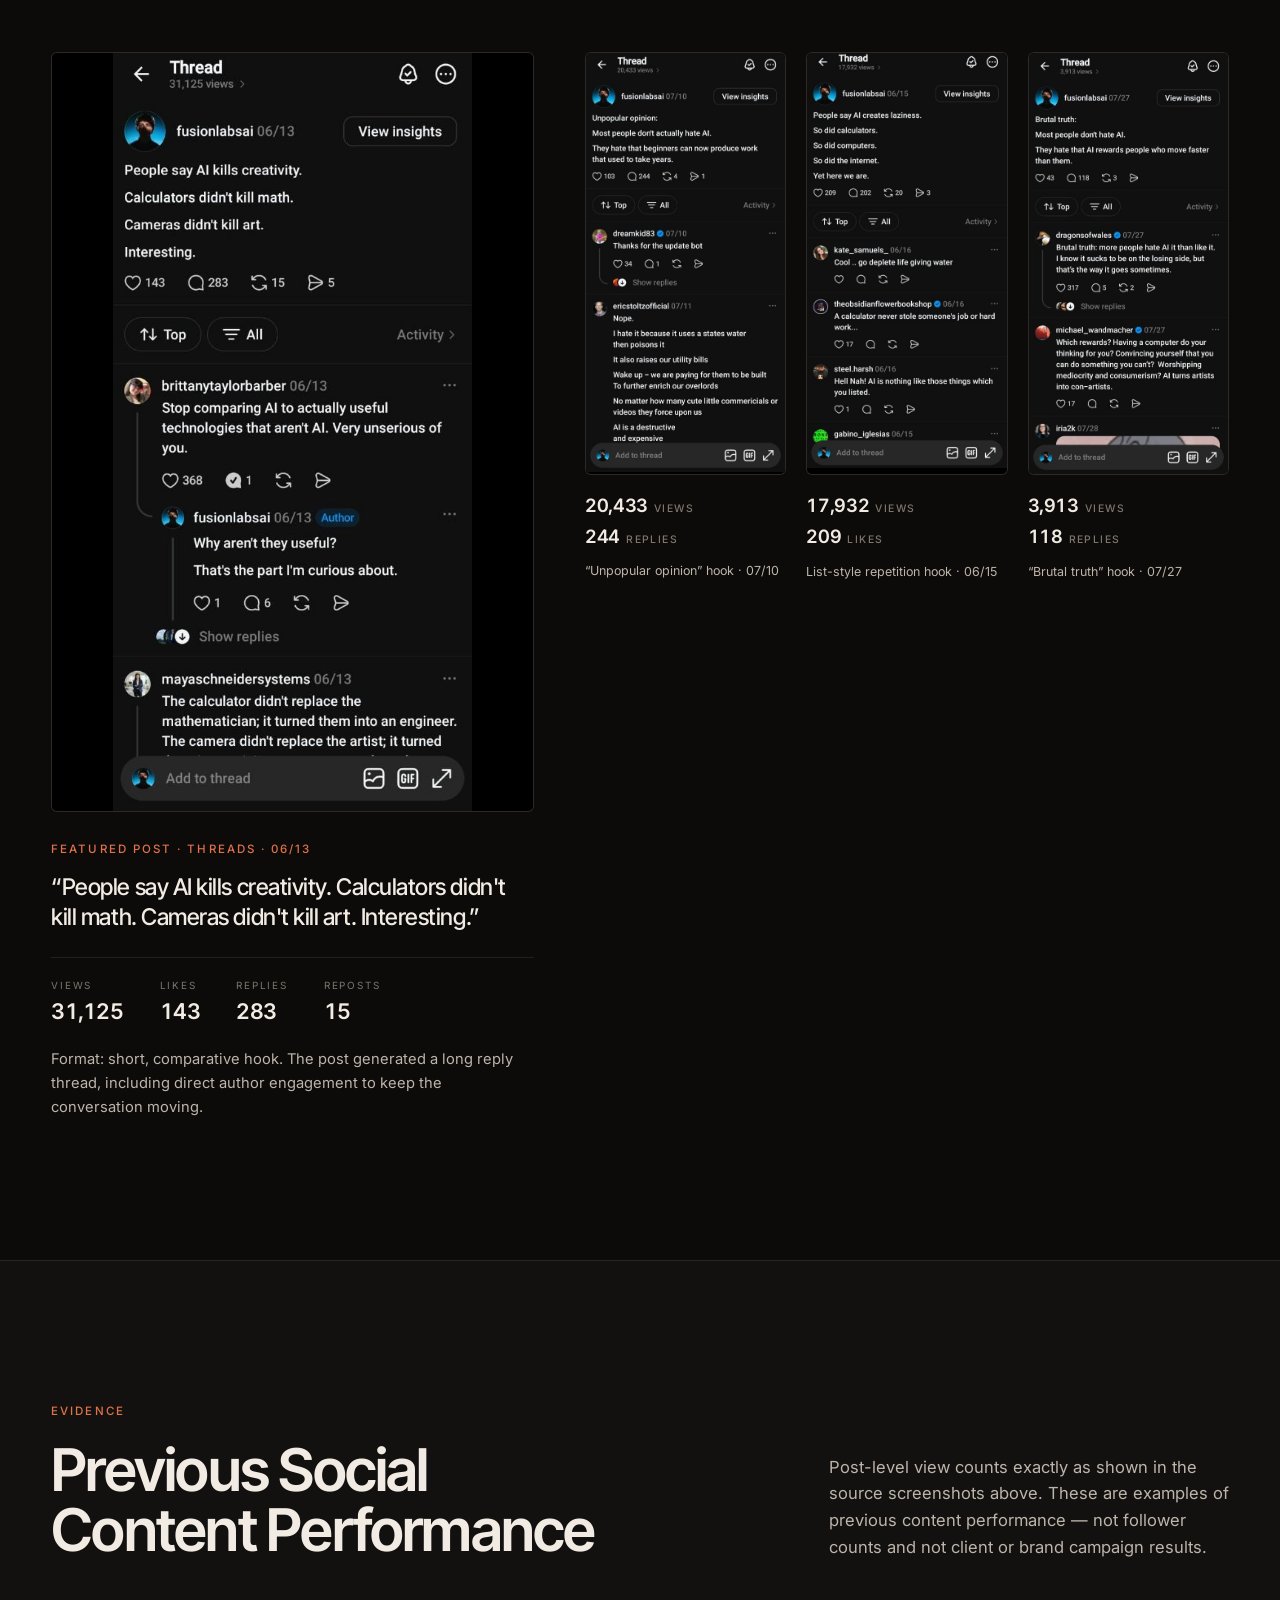
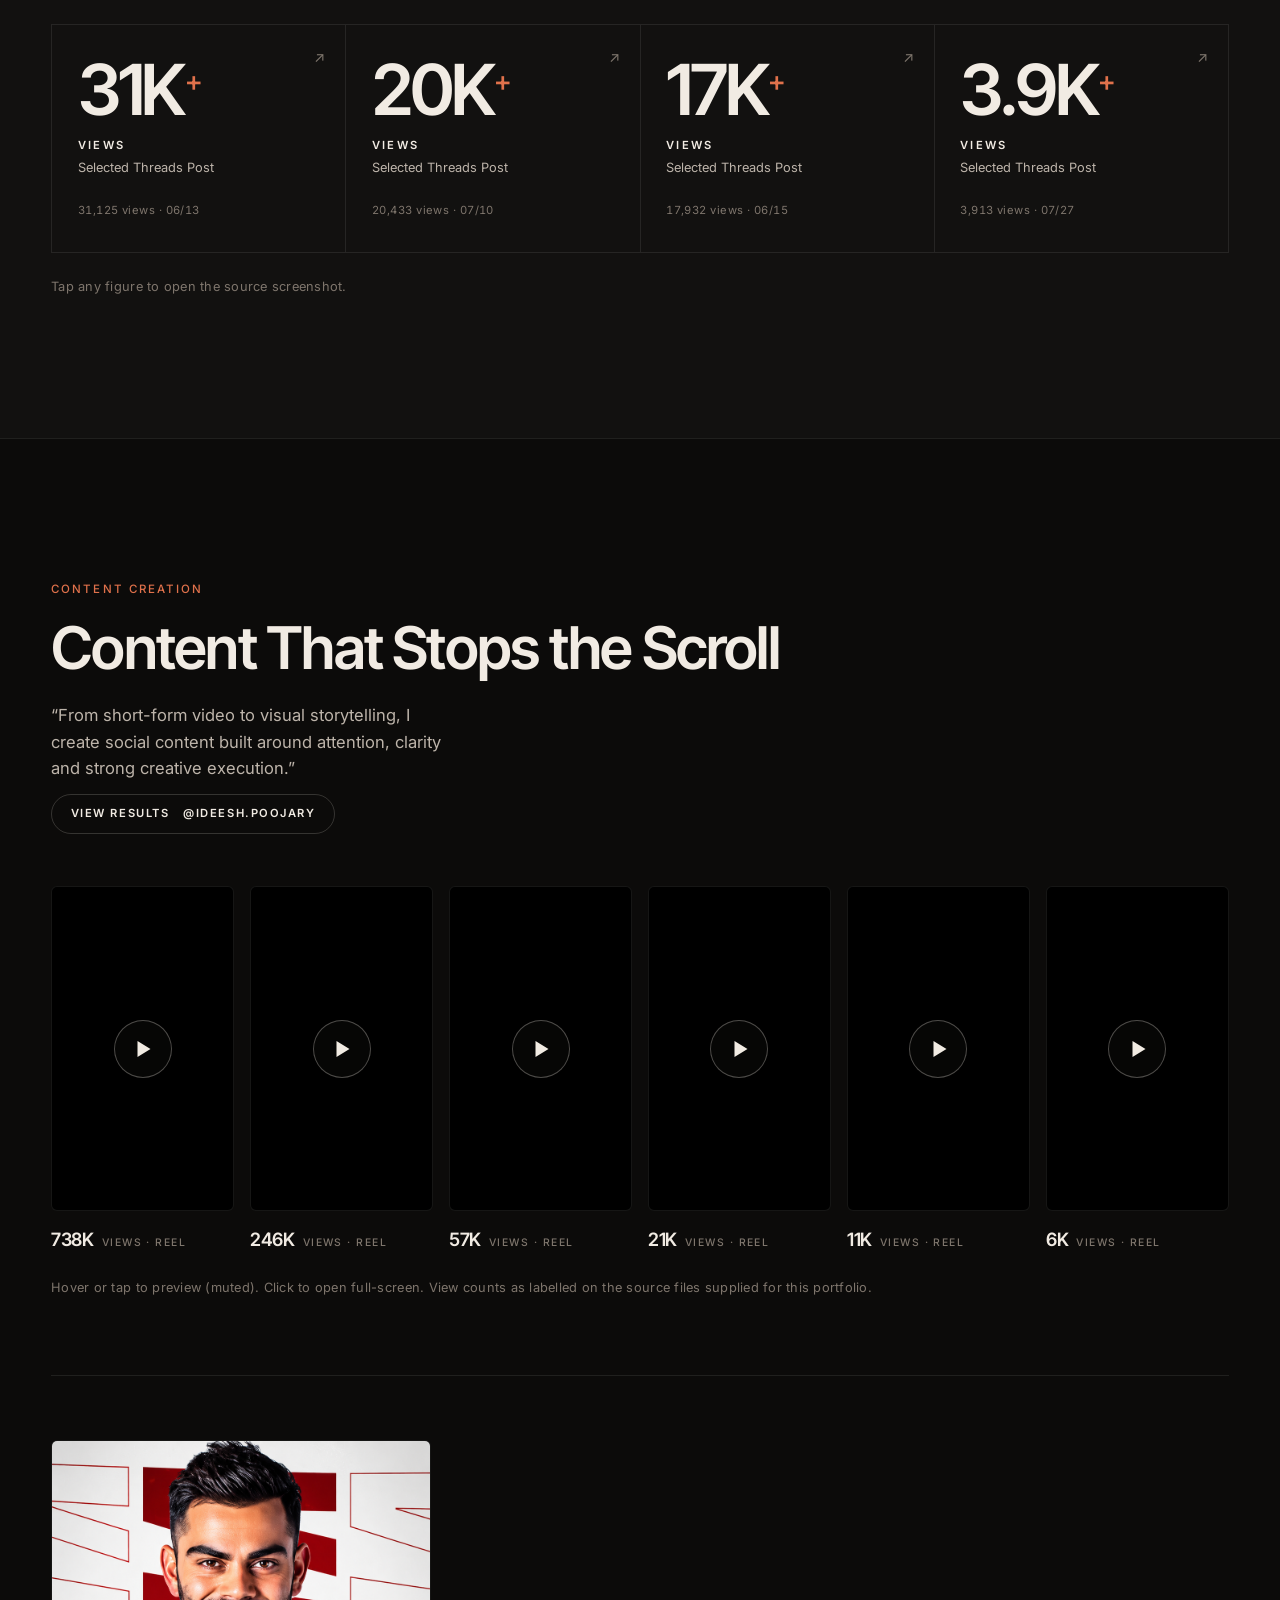
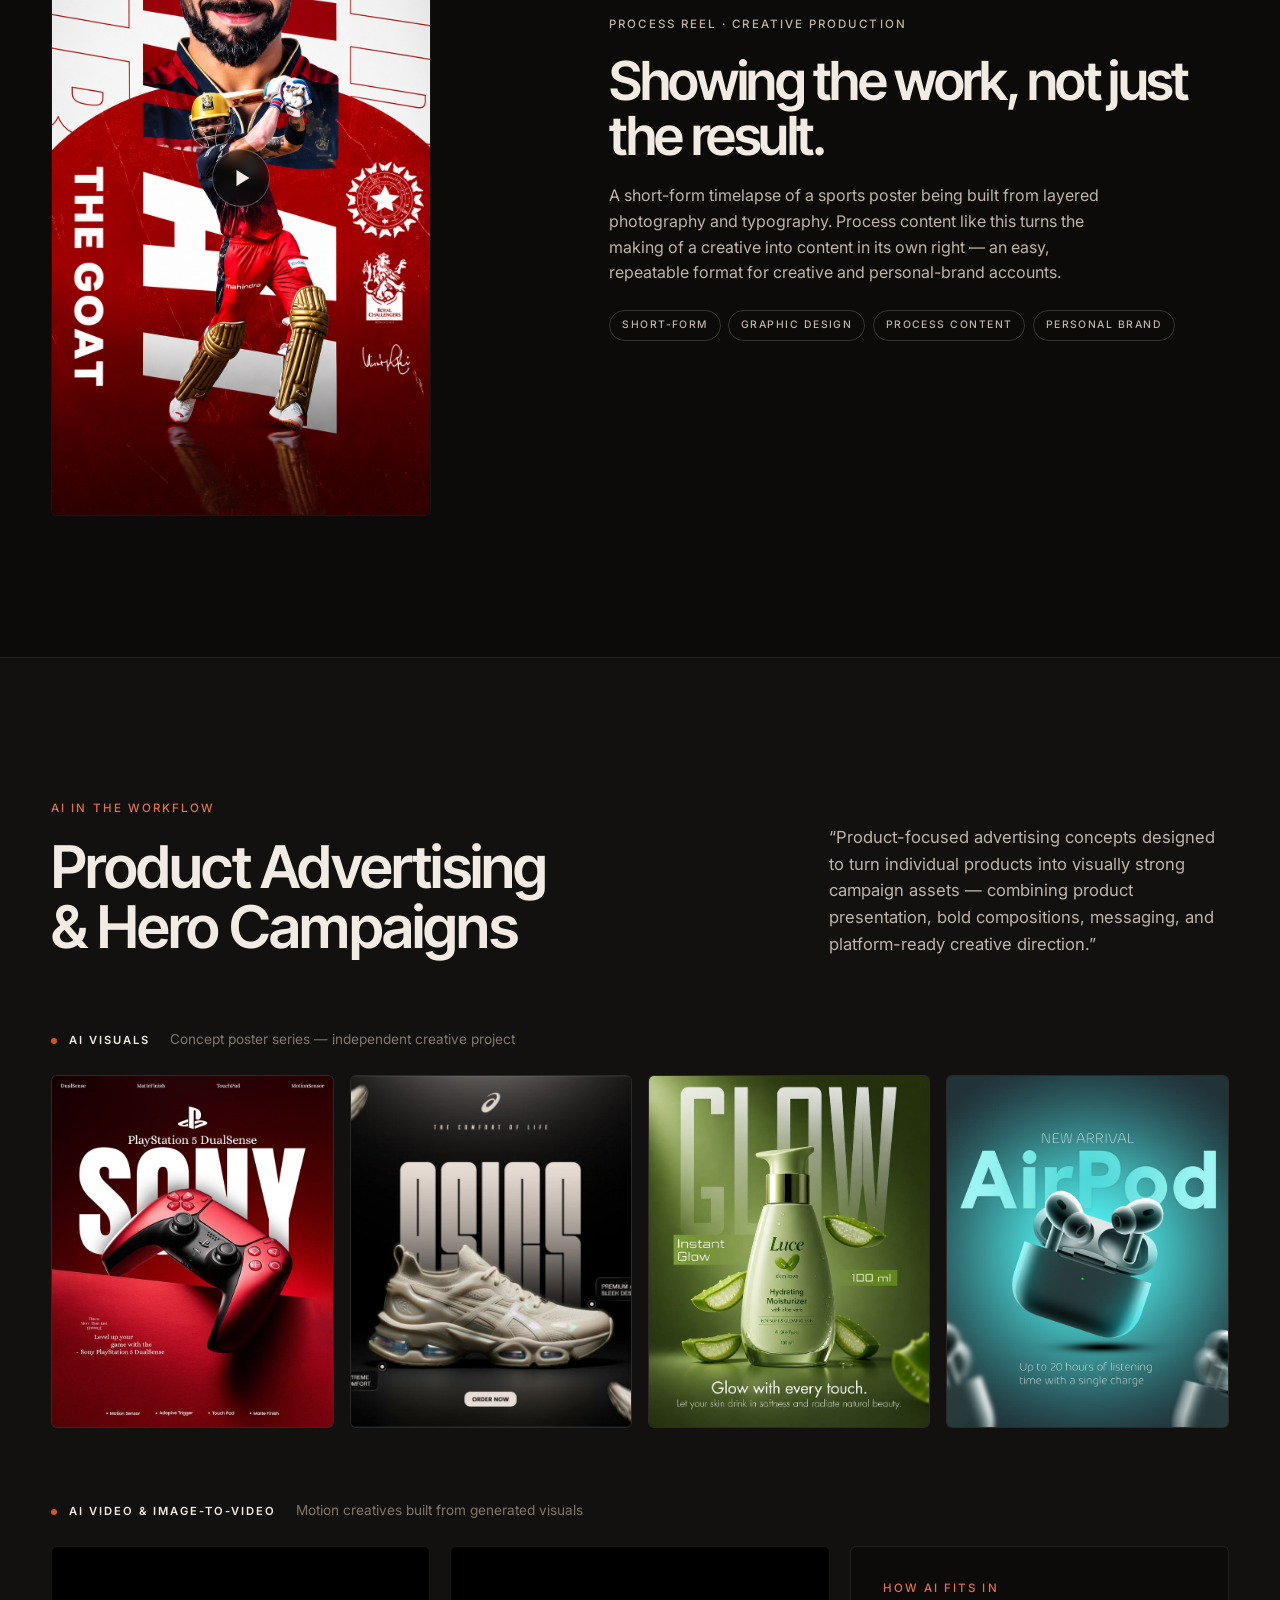
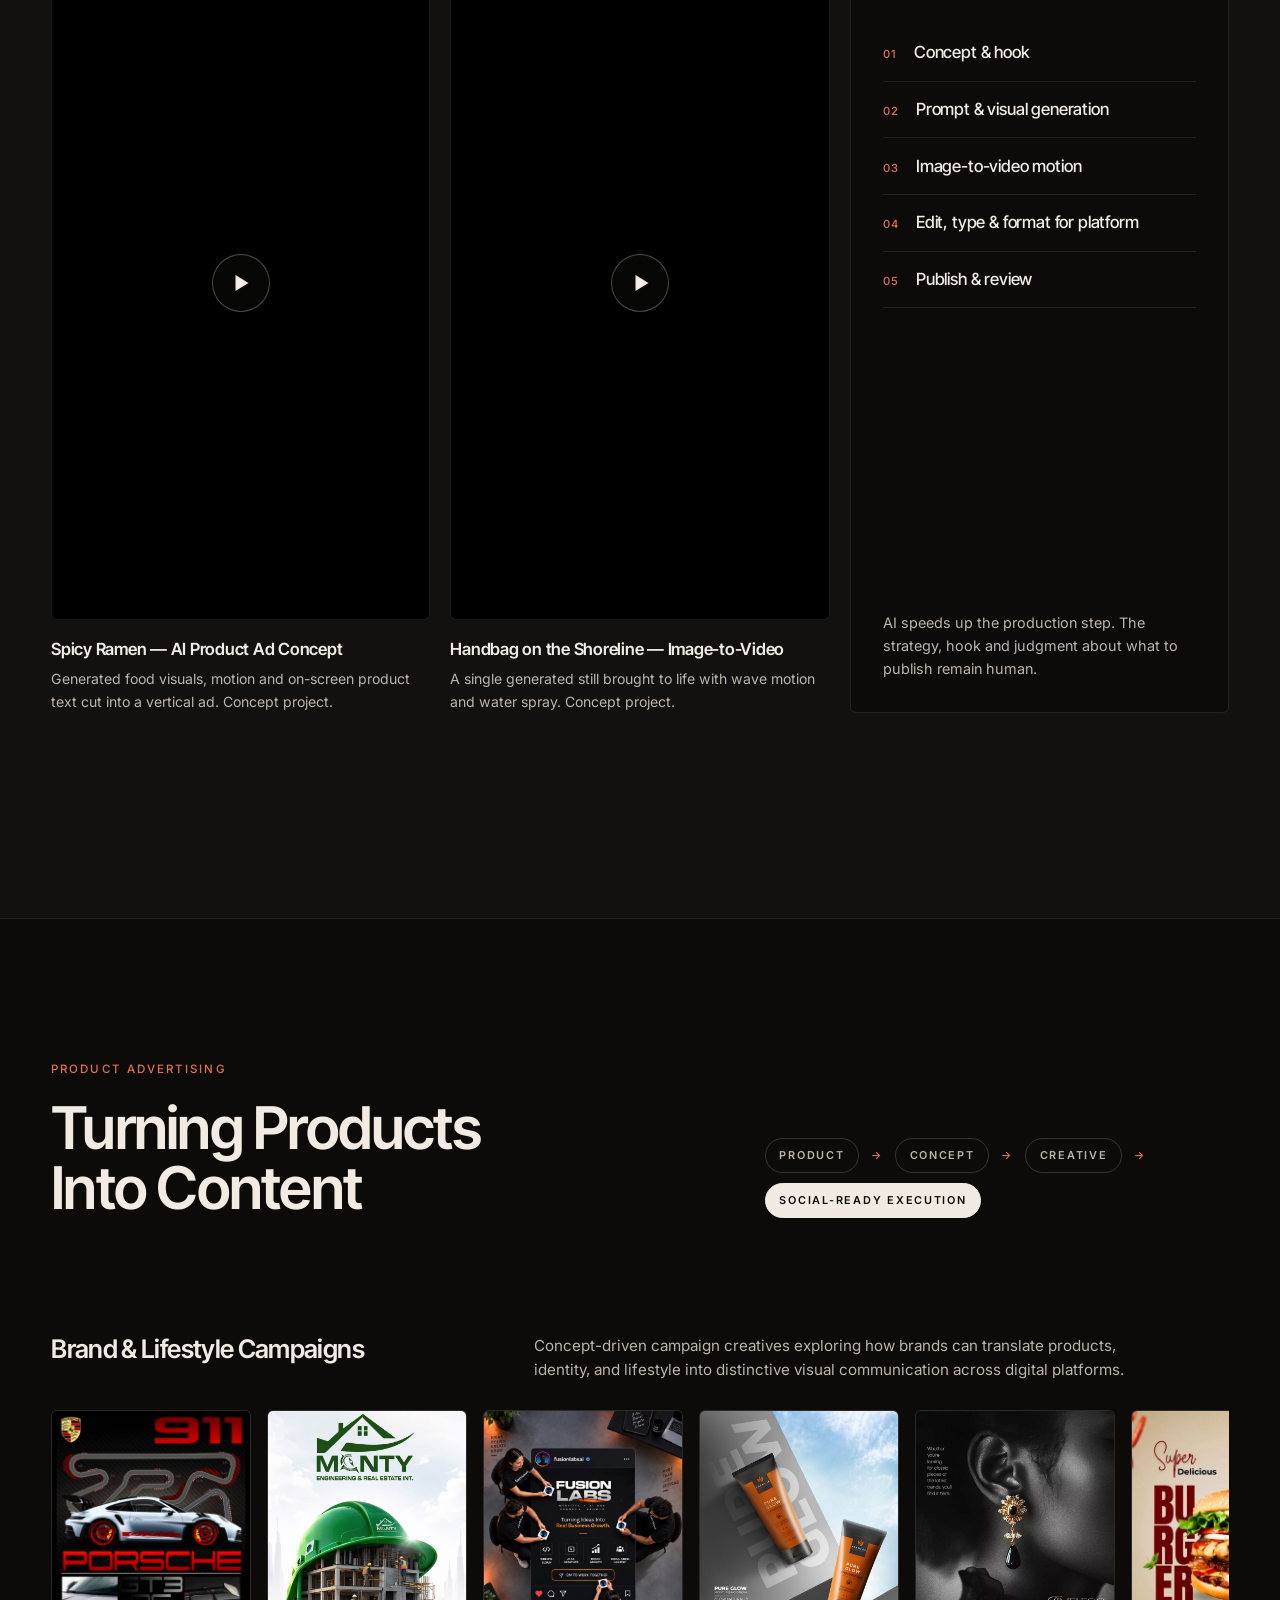
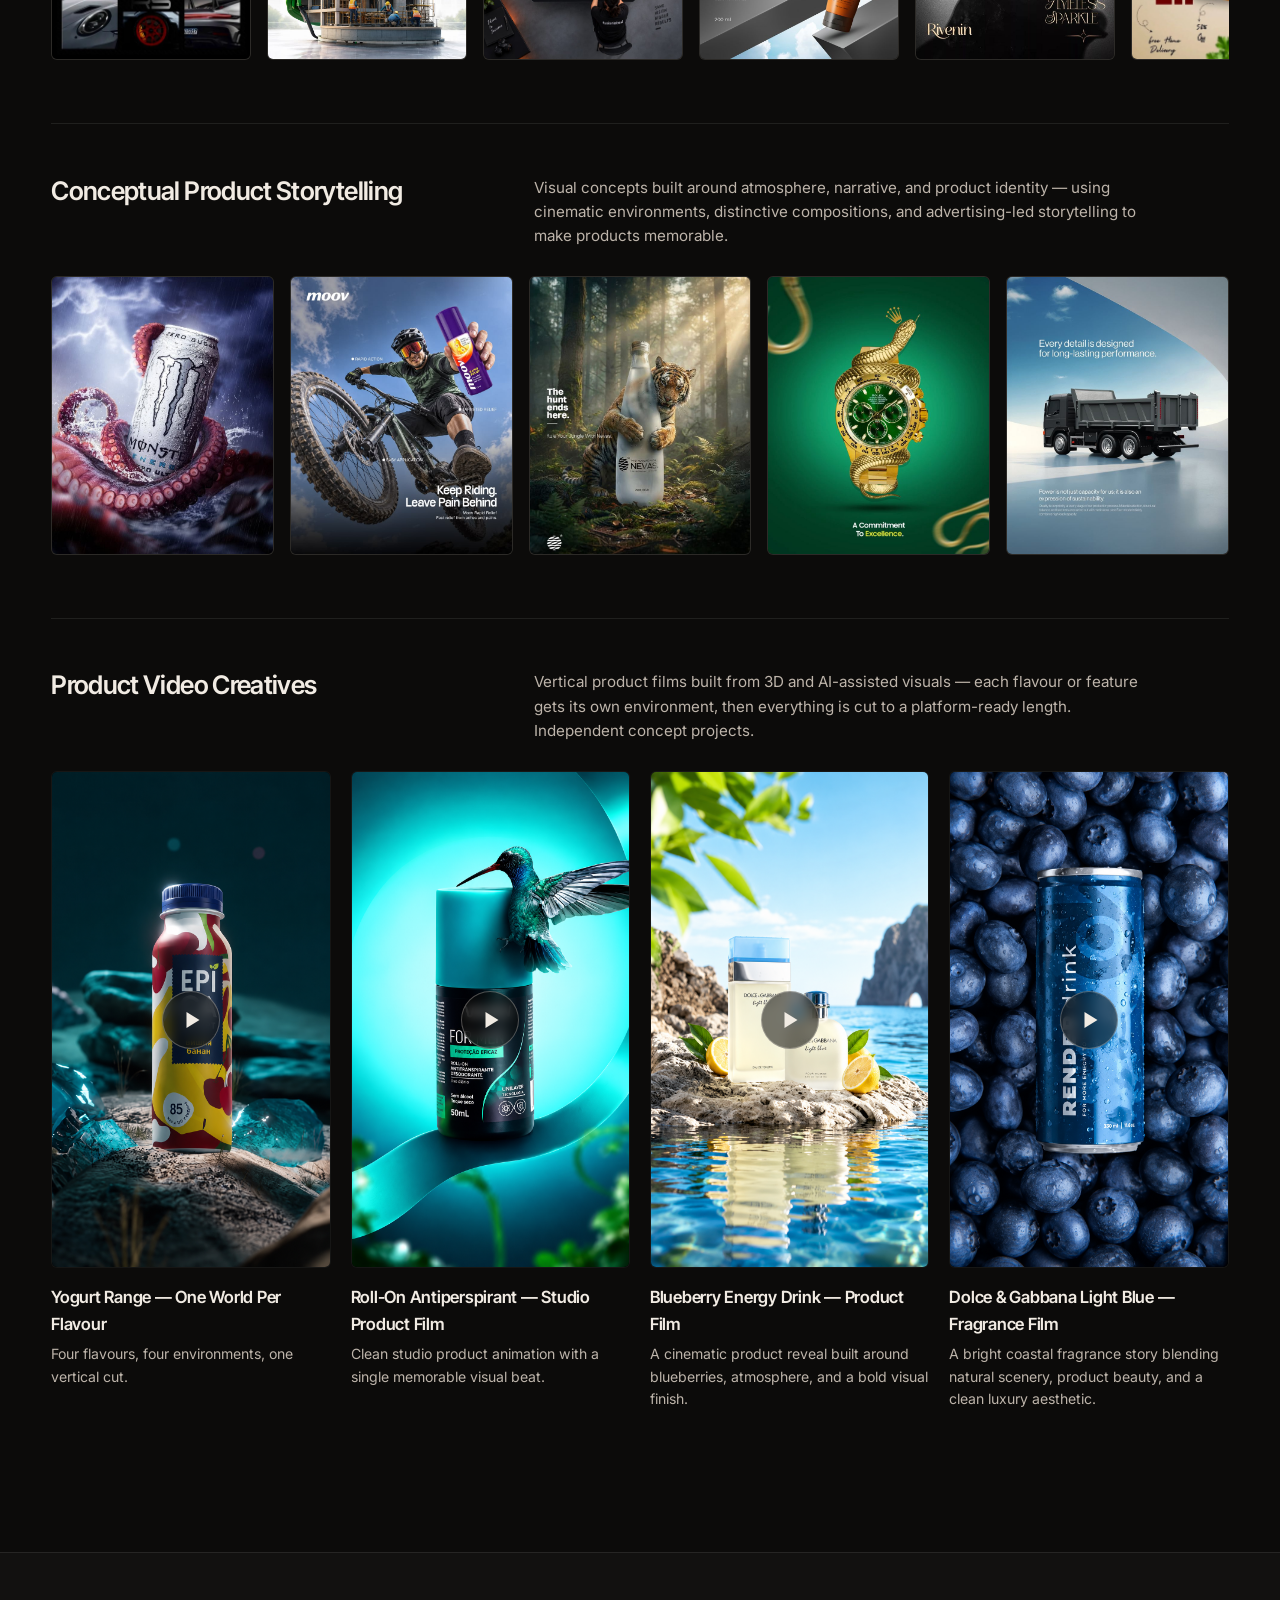
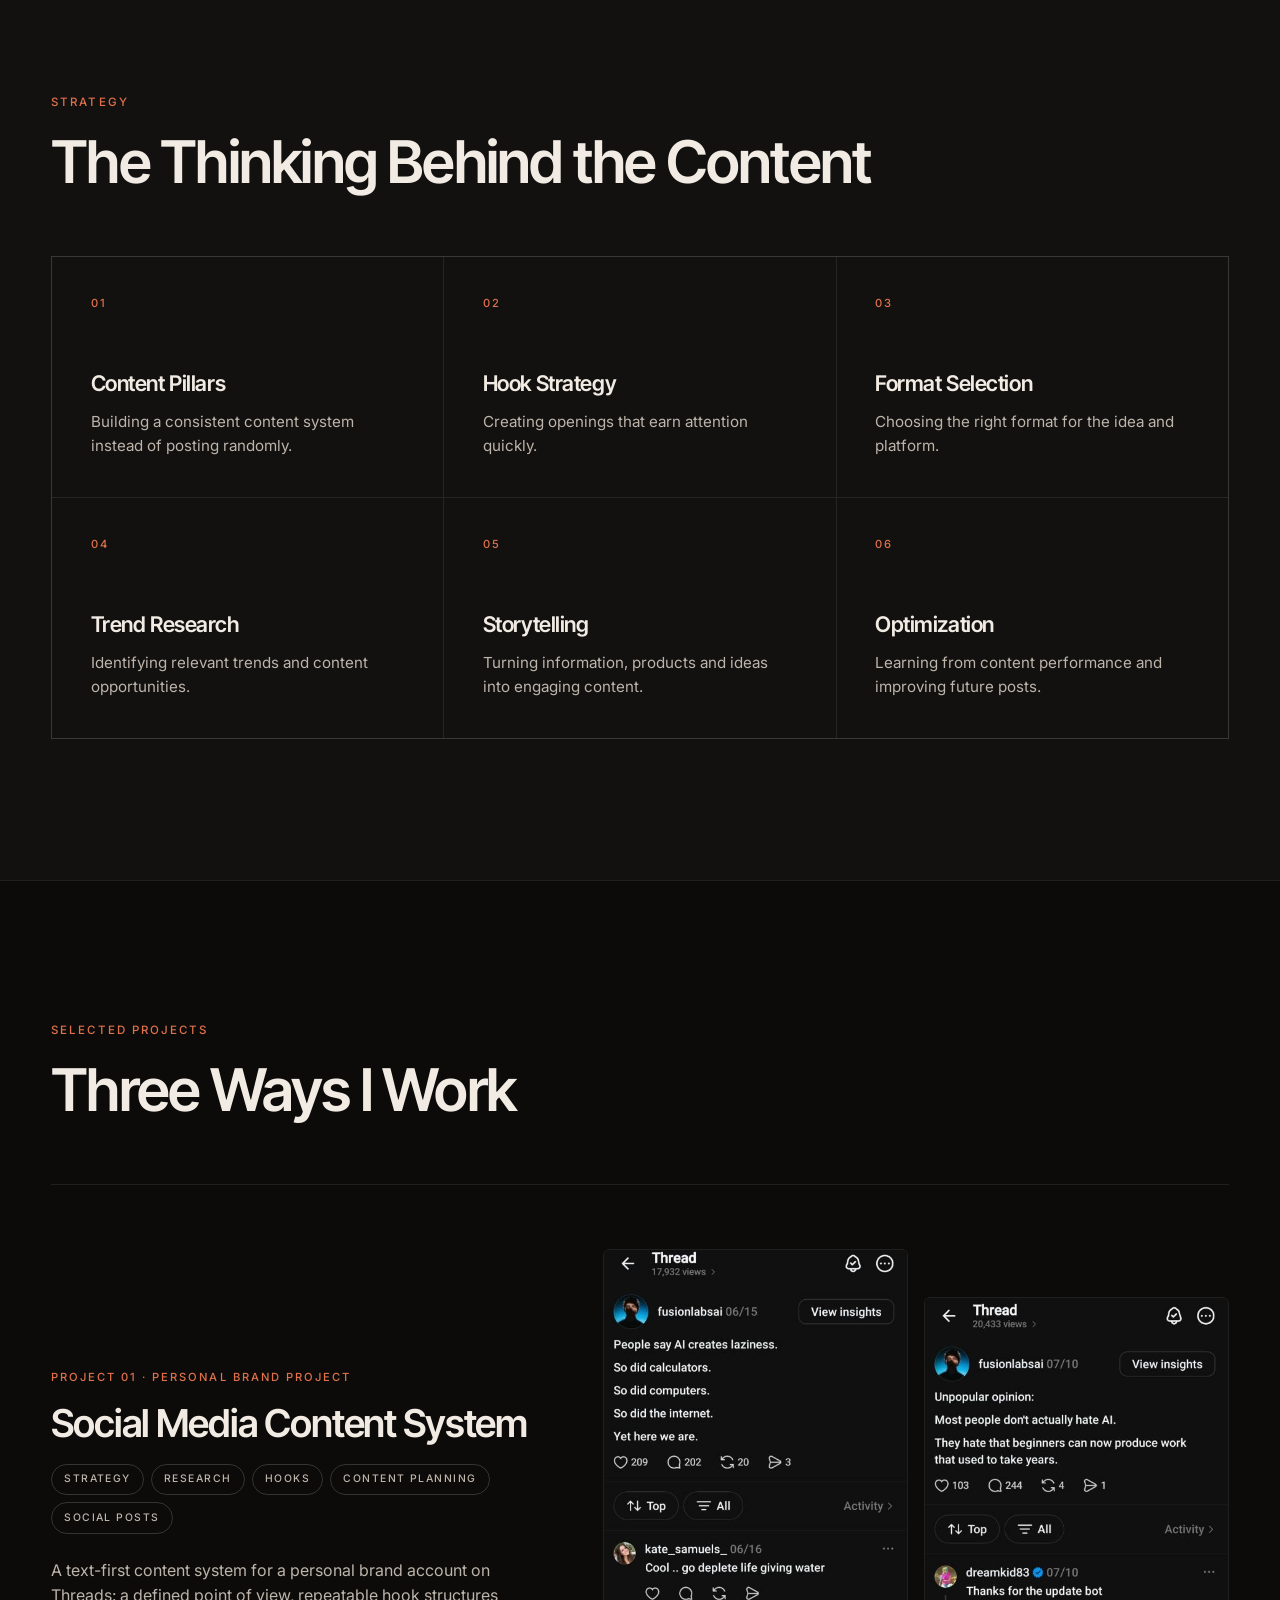
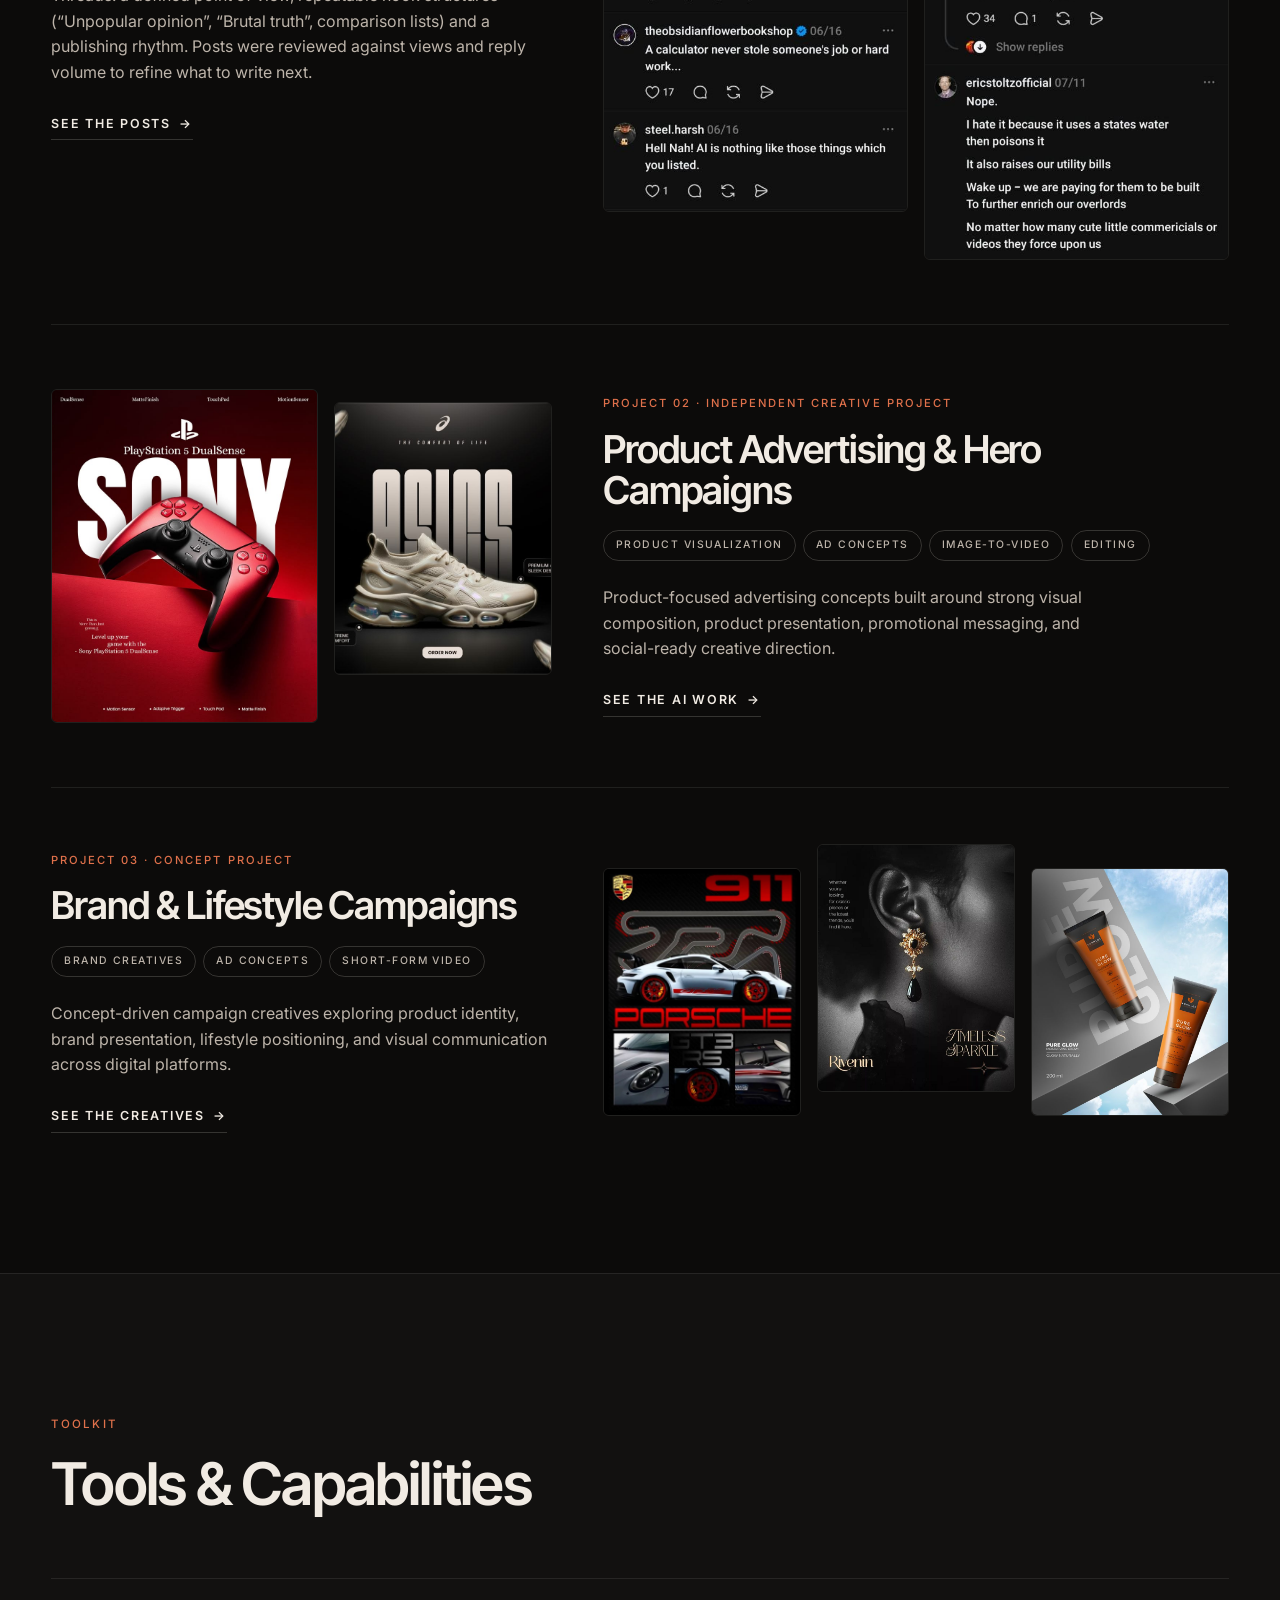
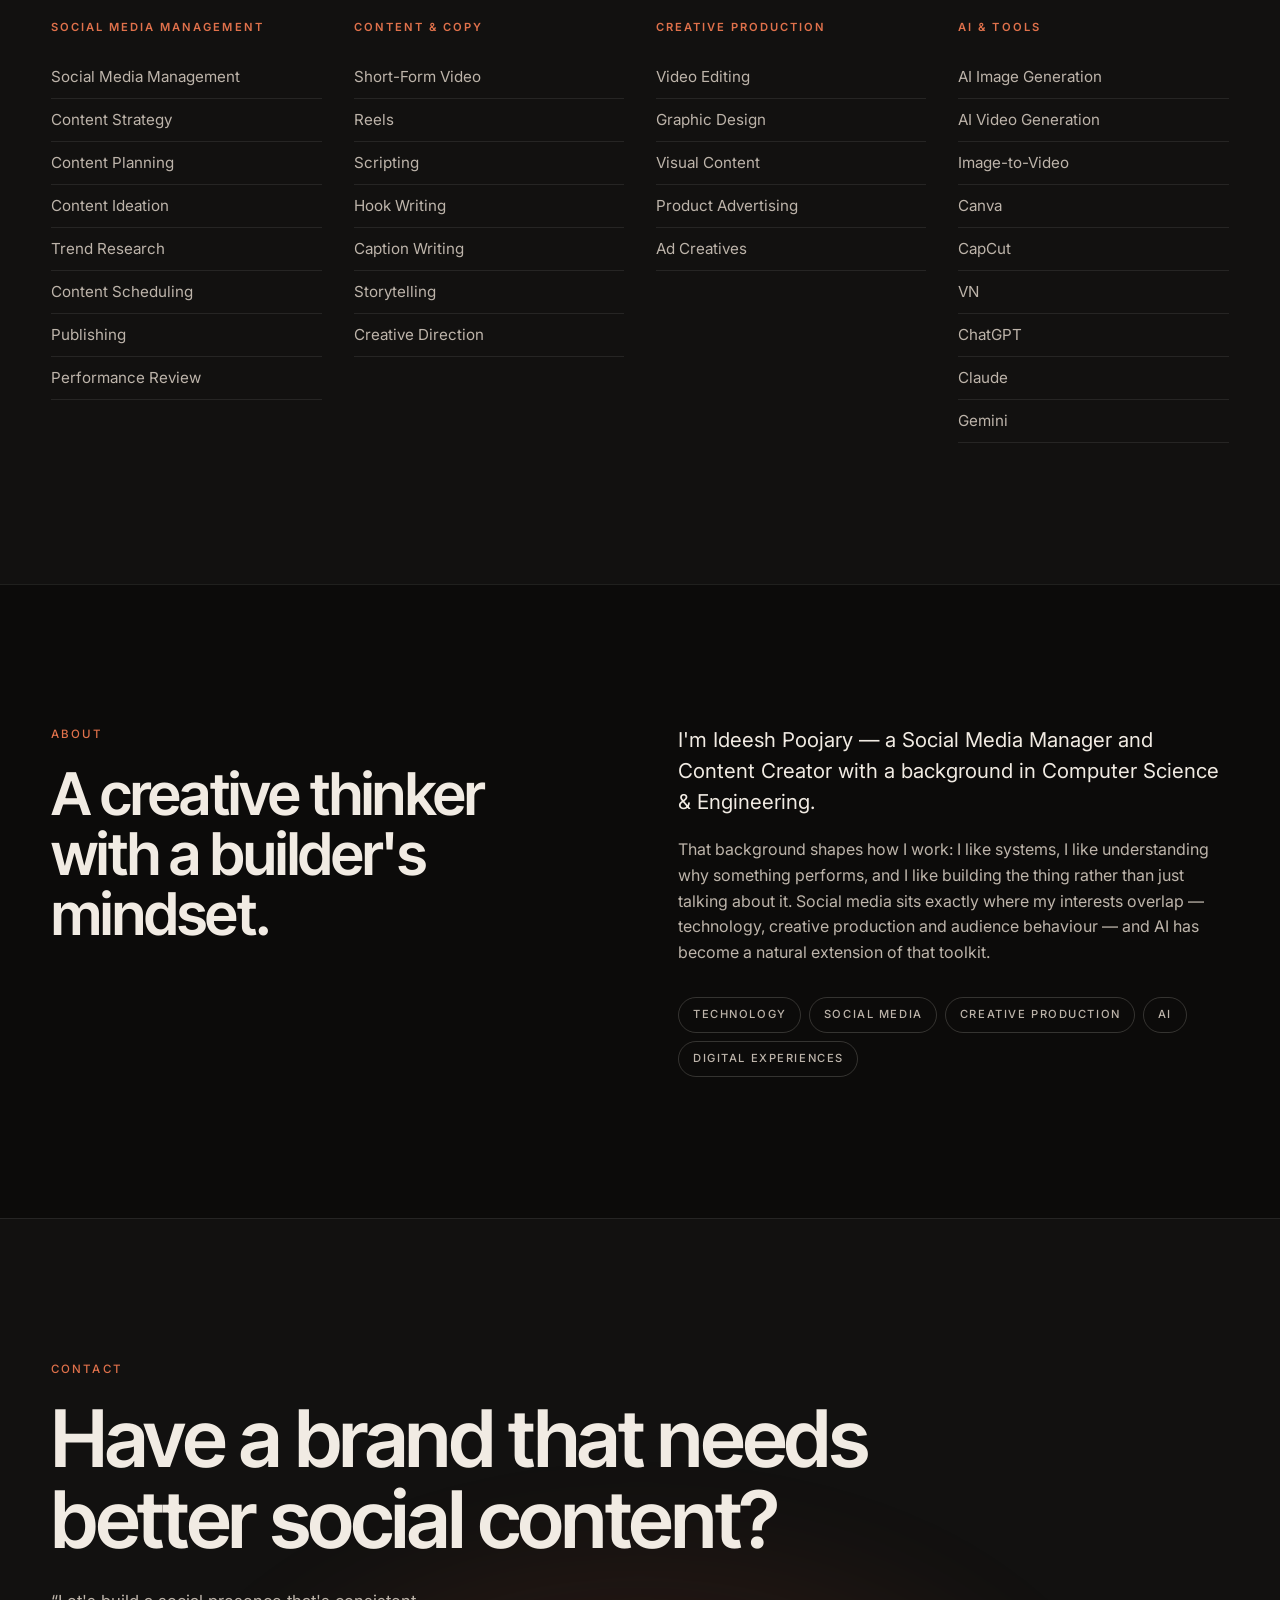
==== commit ace9b2fe: "Update portfolio" ====
--- a/index.html
+++ b/index.html
@@ -401,24 +401,24 @@
         <header class="section-head section-head--split">
           <div>
             <p class="eyebrow" data-reveal>AI in the Workflow</p>
-            <h2 class="display" data-reveal>Creative Production, Enhanced by AI</h2>
-          </div>
-          <p class="section-sub" data-reveal>“I use AI as part of the creative workflow — from concept development and visual generation to image-to-video and advertising creatives.”</p>
+            <h2 class="display" data-reveal>Product Advertising & Hero Campaigns</h2>
+          </div>
+          <p class="section-sub" data-reveal>“Product-focused advertising concepts designed to turn individual products into visually strong campaign assets — combining product presentation, bold compositions, messaging, and platform-ready creative direction.”</p>
         </header>
 
         <p class="row-label" data-reveal><span>AI Visuals</span> Concept poster series — independent creative project</p>
         <div class="poster-grid poster-grid--4">
           <button class="media-card media-card--poster" data-reveal data-lightbox="ai" data-type="image" data-src="images/ai-porsche-01.jpg" data-caption="AI-assisted concept poster — 911 GT3 RS, editorial red column layout">
-            <img src="images/ai-porsche-01.jpg" alt="AI-assisted concept poster of a white Porsche 911 GT3 RS on a red vertical column with editorial typography" loading="lazy" width="819" height="1024">
+            <img src="images/playstation-5-dualsense-product-ad.jpeg" alt="AI-assisted concept poster of a white Porsche 911 GT3 RS on a red vertical column with editorial typography" loading="lazy" width="819" height="1024">
           </button>
           <button class="media-card media-card--poster" data-reveal data-lightbox="ai" data-type="image" data-src="images/ai-porsche-02.jpg" data-caption="AI-assisted concept poster — 911 Turbo S, dark studio with spec typography">
-            <img src="images/ai-porsche-02.jpg" alt="AI-assisted concept poster of a red Porsche 911 Turbo S on a red floor against a dark background with specification text" loading="lazy" width="819" height="1024">
+            <img src="images/asics-running-shoe-product-ad.jpeg" alt="AI-assisted concept poster of a red Porsche 911 Turbo S on a red floor against a dark background with specification text" loading="lazy" width="819" height="1024">
           </button>
           <button class="media-card media-card--poster" data-reveal data-lightbox="ai" data-type="image" data-src="images/ai-porsche-03.jpg" data-caption="AI-assisted concept poster — 911 GT3 RS, carbon texture with track map and detail grid">
-            <img src="images/ai-porsche-03.jpg" alt="AI-assisted concept poster of a Porsche 911 GT3 RS with a race track outline and three close-up detail panels" loading="lazy" width="819" height="1024">
+            <img src="images/luce-hydrating-moisturizer-campaign.jpeg" alt="AI-assisted concept poster of a Porsche 911 GT3 RS with a race track outline and three close-up detail panels" loading="lazy" width="819" height="1024">
           </button>
           <button class="media-card media-card--poster" data-reveal data-lightbox="ai" data-type="image" data-src="images/ai-porsche-04.jpg" data-caption="AI-assisted concept poster — GT3 RS, monochrome red with reflection">
-            <img src="images/ai-porsche-04.jpg" alt="AI-assisted concept poster of a white Porsche GT3 RS on a reflective red surface with bold Porsche wordmark" loading="lazy" width="819" height="1024">
+            <img src="images/airpods-pro-product-campaign.jpeg" alt="AI-assisted concept poster of a white Porsche GT3 RS on a reflective red surface with bold Porsche wordmark" loading="lazy" width="819" height="1024">
           </button>
         </div>
 
@@ -474,27 +474,27 @@
           </div>
         </header>
 
-        <!-- Food creatives -->
+        <!-- Brand & lifestyle creatives -->
         <div class="product-row" data-reveal>
           <div class="product-row-head">
-            <h3>Food &amp; Restaurant Creatives</h3>
-            <p>A concept series of social-ready promotional posters — bold type, appetite-first product shots and a clear call to action. Independent creative project; placeholder contact details are part of the concept.</p>
+            <h3>Brand &amp; Lifestyle Campaigns</h3>
+            <p>Concept-driven campaign creatives exploring how brands can translate products, identity, and lifestyle into distinctive visual communication across digital platforms.</p>
           </div>
           <div class="poster-rail" data-rail>
-            <button class="media-card media-card--poster" data-lightbox="food" data-type="image" data-src="images/ad-biryani.jpg" data-caption="Concept poster — Delicious Biryani">
-              <img src="images/ad-biryani.jpg" alt="Concept food poster: Delicious Biryani, top-down bowl on a yellow and white diagonal layout with Order Now button" loading="lazy" width="819" height="1024">
+            <button class="media-card media-card--poster" data-lightbox="food" data-type="image" data-src="images/luce-hydrating-moisturizer-campaign.jpg" data-caption="Concept poster — Luce Hydrating Moisturizer">
+              <img src="images/ai-porsche-03.jpg" alt="Concept brand poster: Luce Hydrating Moisturizer, close-up of the product with a clean, minimalist background" loading="lazy" width="819" height="1024">
             </button>
             <button class="media-card media-card--poster" data-lightbox="food" data-type="image" data-src="images/ad-momos.jpg" data-caption="Concept poster — Delicious Momos">
-              <img src="images/ad-momos.jpg" alt="Concept food poster: Delicious Momos, plate of dumplings with red chutney on a red and white diagonal layout" loading="lazy" width="819" height="1024">
+              <img src="images/monty-real-estate-brand-campaign.jpeg" alt="Concept food poster: Delicious Momos, plate of dumplings with red chutney on a red and white diagonal layout" loading="lazy" width="819" height="1024">
             </button>
             <button class="media-card media-card--poster" data-lightbox="food" data-type="image" data-src="images/ad-pasta.jpg" data-caption="Concept poster — Delicious Pasta Menu">
-              <img src="images/ad-pasta.jpg" alt="Concept food poster: Delicious Pasta Menu, bowl of penne with broccoli on a green diagonal layout" loading="lazy" width="1024" height="1024">
+              <img src="images/fusionlabs-brand-social-campaign.jpeg" alt="Concept food poster: Delicious Pasta Menu, bowl of penne with broccoli on a green diagonal layout" loading="lazy" width="1024" height="1024">
             </button>
             <button class="media-card media-card--poster" data-lightbox="food" data-type="image" data-src="images/ad-dosa.jpg" data-caption="Concept poster — Masala Dosa">
-              <img src="images/ad-dosa.jpg" alt="Concept food poster: Masala Dosa with chutneys on a wooden plate over a warm textured background" loading="lazy" width="819" height="1024">
+              <img src="images/formlox-pure-glow-product-campaign.jpeg" alt="Concept food poster: Masala Dosa with chutneys on a wooden plate over a warm textured background" loading="lazy" width="819" height="1024">
             </button>
             <button class="media-card media-card--poster" data-lightbox="food" data-type="image" data-src="images/ad-shawarma.jpg" data-caption="Concept poster — Shawarma (Portuguese copy: Cuidado, altamente viciante)">
-              <img src="images/ad-shawarma.jpg" alt="Concept food poster in Portuguese: Cuidado, altamente viciante — Shawarma, two stacked wraps with warning-sign motifs" loading="lazy" width="1024" height="1024">
+              <img src="images/rivenin-jewelry-luxury-campaign.jpeg" alt="Concept food poster in Portuguese: Cuidado, altamente viciante — Shawarma, two stacked wraps with warning-sign motifs" loading="lazy" width="1024" height="1024">
             </button>
             <button class="media-card media-card--poster" data-lightbox="food" data-type="image" data-src="images/ad-burger.jpg" data-caption="Concept poster — Super Delicious Burger">
               <img src="images/ad-burger.jpg" alt="Concept food poster: Super Delicious Burger, stacked burger over split cream and dark red background" loading="lazy" width="819" height="1024">
@@ -505,24 +505,24 @@
         <!-- Lipton concept creatives -->
         <div class="product-row" data-reveal>
           <div class="product-row-head">
-            <h3>Beverage Concept Creatives</h3>
-            <p>Concept advertising visuals exploring how a single beverage range could be presented across a social feed — from surreal product hero shots to lifestyle stills. Independent concept project; not commissioned by or affiliated with the brand shown.</p>
+            <h3>Conceptual Product Storytelling</h3>
+            <p>Visual concepts built around atmosphere, narrative, and product identity — using cinematic environments, distinctive compositions, and advertising-led storytelling to make products memorable.</p>
           </div>
           <div class="poster-rail" data-rail>
             <button class="media-card media-card--poster" data-lightbox="bev" data-type="image" data-src="images/ad-lipton-lemon.jpg" data-caption="Concept creative — sliced-can stack on a tree stump">
-              <img src="images/ad-lipton-lemon.jpg" alt="Concept beverage creative: an iced tea can sliced into stacked sections on a tree stump with leaves and splashes" loading="lazy" width="819" height="1024">
+              <img src="images/monster-energy-cinematic-concept.jpeg" alt="Concept beverage creative: an iced tea can sliced into stacked sections on a tree stump with leaves and splashes" loading="lazy" width="819" height="1024">
             </button>
             <button class="media-card media-card--poster" data-lightbox="bev" data-type="image" data-src="images/ad-lipton-green.jpg" data-caption="Concept creative — jungle waterfall hero shot">
-              <img src="images/ad-lipton-green.jpg" alt="Concept beverage creative: green iced tea can in a lush jungle with a waterfall, butterflies and limes" loading="lazy" width="819" height="1024">
+              <img src="images/moov-cycle-ad-campaign.jpeg" alt="Concept beverage creative: green iced tea can in a lush jungle with a waterfall, butterflies and limes" loading="lazy" width="819" height="1024">
             </button>
             <button class="media-card media-card--poster" data-lightbox="bev" data-type="image" data-src="images/ad-lipton-peach.jpg" data-caption="Concept creative — “Dive into the taste”">
-              <img src="images/ad-lipton-peach.jpg" alt="Concept beverage creative: peach iced tea can splashing through liquid with the headline Dive into the taste" loading="lazy" width="819" height="1024">
+              <img src="images/nevas-water-brand-storytelling.jpeg" alt="Concept beverage creative: peach iced tea can splashing through liquid with the headline Dive into the taste" loading="lazy" width="819" height="1024">
             </button>
             <button class="media-card media-card--poster" data-lightbox="bev" data-type="image" data-src="images/ad-lipton-greentea-box.jpg" data-caption="Concept creative — lifestyle product still">
-              <img src="images/ad-lipton-greentea-box.jpg" alt="Concept beverage creative: green tea box on a wooden table with lemon peel and tea glasses" loading="lazy" width="819" height="1024">
+              <img src="images/rolex-luxury-product-concept.jpeg" alt="Concept beverage creative: green tea box on a wooden table with lemon peel and tea glasses" loading="lazy" width="819" height="1024">
             </button>
             <button class="media-card media-card--poster" data-lightbox="bev" data-type="image" data-src="images/ad-lipton-forest-fruits.jpg" data-caption="Concept creative — “In goes the best of nature, out comes the best taste”">
-              <img src="images/ad-lipton-forest-fruits.jpg" alt="Concept beverage creative: forest fruits tea box on burgundy burlap with berries and the headline In goes the best of nature" loading="lazy" width="819" height="1024">
+              <img src="images/heavy-duty-truck-product-campaign.jpeg" alt="Concept beverage creative: forest fruits tea box on burgundy burlap with berries and the headline In goes the best of nature" loading="lazy" width="819" height="1024">
             </button>
           </div>
         </div>
@@ -713,29 +713,29 @@
         <article class="project project--reverse" data-reveal>
           <div class="project-copy">
             <p class="project-num">Project 02 · Independent Creative Project</p>
-            <h3>AI-Powered Short-Form Content</h3>
-            <ul class="tag-list"><li>AI Visuals</li><li>Video</li><li>Image-to-Video</li><li>Editing</li></ul>
-            <p>Generated stills developed into vertical motion pieces — product concepts, surreal brand moments and poster series — then edited and formatted for feed and reels. The aim: produce visually strong short-form content quickly, without losing creative direction.</p>
+            <h3>Product Advertising & Hero Campaigns</h3>
+            <ul class="tag-list"><li>PRODUCT VISUALIZATION</li><li>AD CONCEPTS</li><li>Image-to-Video</li><li>Editing</li></ul>
+            <p>Product-focused advertising concepts built around strong visual composition, product presentation, promotional messaging, and social-ready creative direction.</p>
             <a href="#ai" class="text-link">See the AI work</a>
           </div>
           <div class="project-media project-media--duo">
-            <img src="images/ai-porsche-03.jpg" alt="AI concept poster, Porsche 911 GT3 RS with track map" loading="lazy" width="819" height="1024">
-            <img src="images/ai-porsche-01.jpg" alt="AI concept poster, Porsche 911 GT3 RS red column" loading="lazy" width="819" height="1024">
+            <img src="images/playstation-5-dualsense-product-ad.jpeg" alt="Product advertisement, PlayStation 5 DualSense controller" loading="lazy" width="819" height="1024">
+            <img src="images/asics-running-shoe-product-ad.jpeg" alt="Product advertisement, Asics running shoe" loading="lazy" width="819" height="1024">
           </div>
         </article>
 
         <article class="project" data-reveal>
           <div class="project-copy">
             <p class="project-num">Project 03 · Concept Project</p>
-            <h3>Product Advertising Creatives</h3>
-            <ul class="tag-list"><li>Product Visualization</li><li>Ad Concepts</li><li>Short-Form Video</li></ul>
-            <p>Concept advertising for food, beverage and personal-care products: poster systems with consistent type and colour logic, plus vertical product films. Built to demonstrate how a product becomes a social-ready creative from concept through execution.</p>
+            <h3>Brand & Lifestyle Campaigns</h3>
+            <ul class="tag-list"><li>BRAND CREATIVES</li><li>Ad Concepts</li><li>Short-Form Video</li></ul>
+            <p>Concept-driven campaign creatives exploring product identity, brand presentation, lifestyle positioning, and visual communication across digital platforms.</p>
             <a href="#products" class="text-link">See the creatives</a>
           </div>
           <div class="project-media project-media--trio">
-            <img src="images/ad-burger.jpg" alt="Concept burger poster" loading="lazy" width="819" height="1024">
-            <img src="images/ad-lipton-peach.jpg" alt="Concept peach iced tea creative" loading="lazy" width="819" height="1024">
-            <img src="images/ad-dosa.jpg" alt="Concept masala dosa poster" loading="lazy" width="819" height="1024">
+            <img src="images/ai-porsche-03.jpg" alt="Concept burger poster" loading="lazy" width="819" height="1024">
+            <img src="images/rivenin-jewelry-luxury-campaign.jpeg" alt="Concept jewelry campaign" loading="lazy" width="819" height="1024">
+            <img src="images/formlox-pure-glow-product-campaign.jpeg" alt="Concept moisturizer campaign" loading="lazy" width="819" height="1024">
           </div>
         </article>
       </div>
